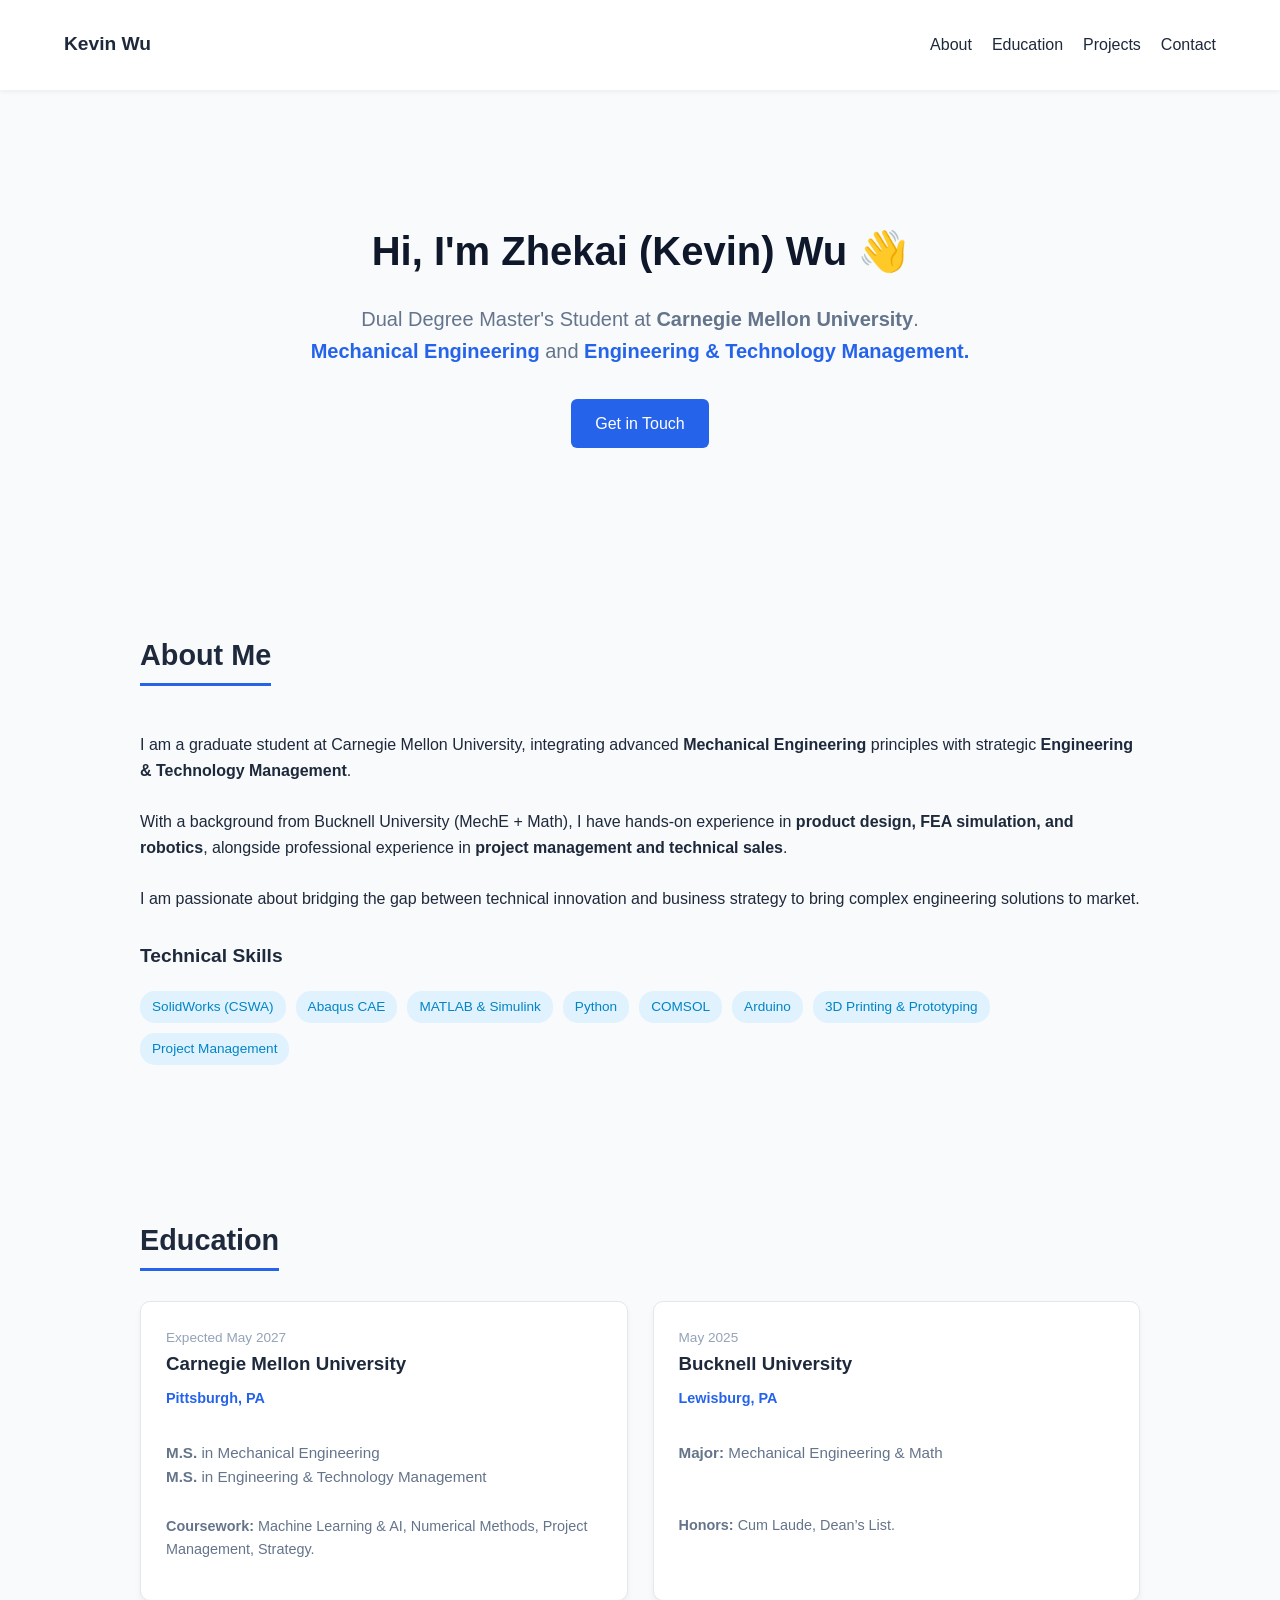
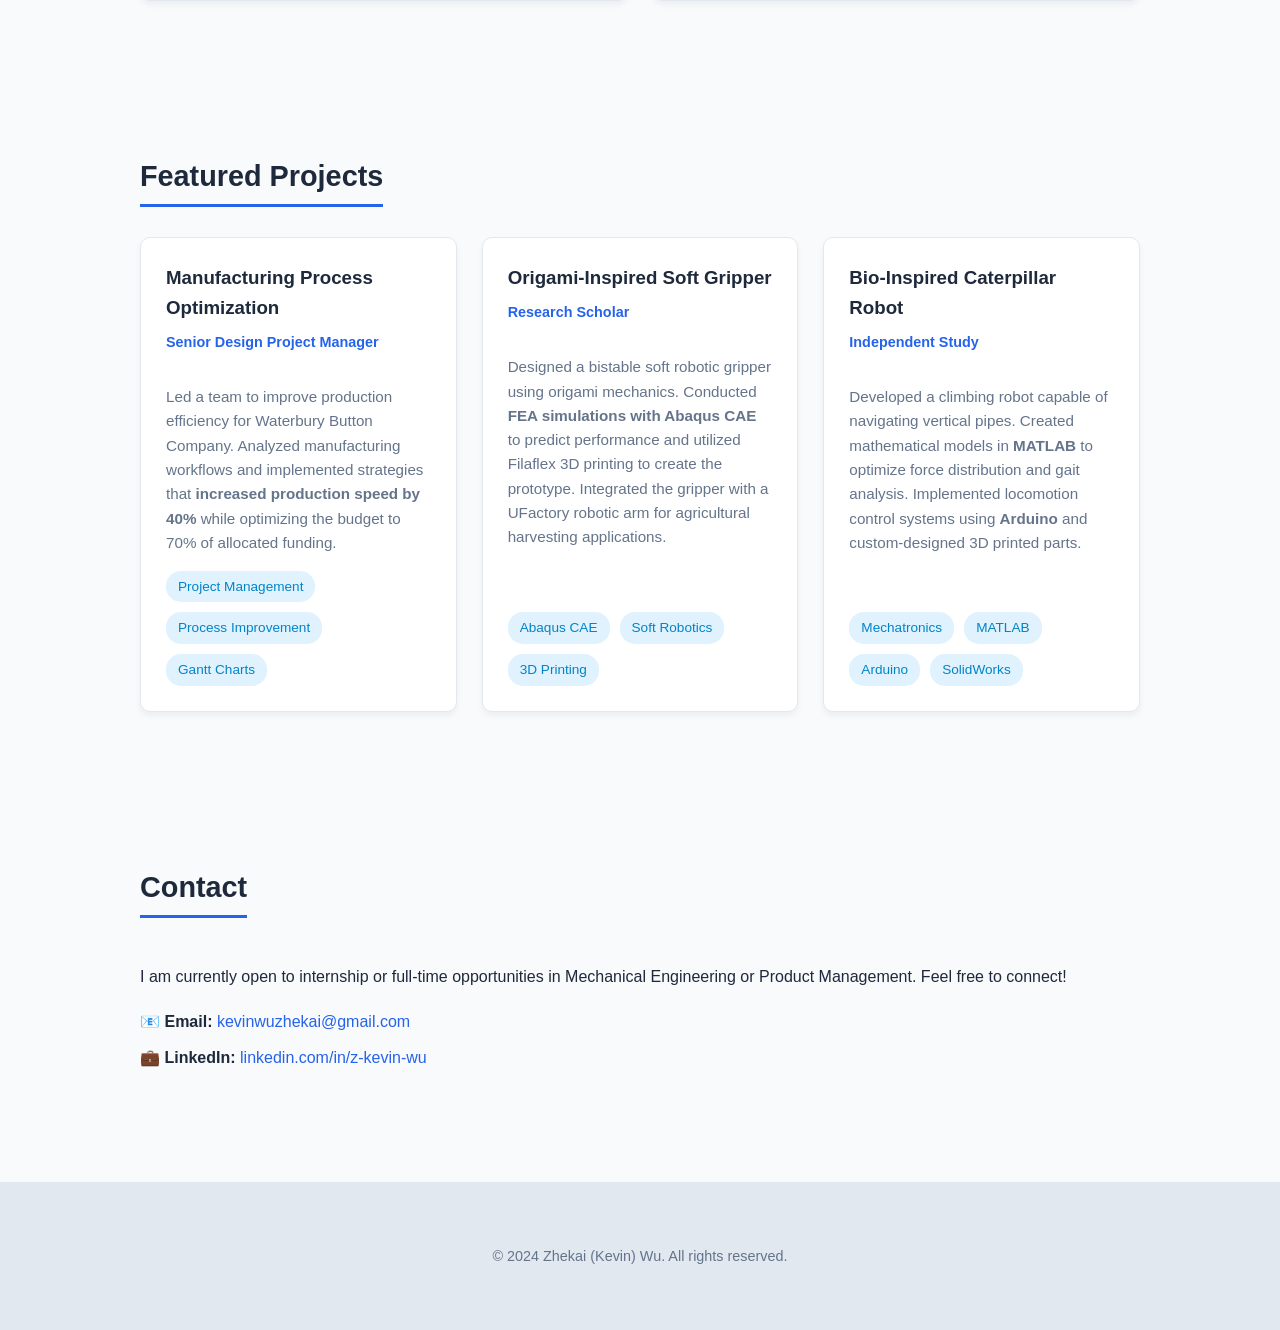
==== index.html @ aaea6ae6 "Update index.html" ====
<!DOCTYPE html>
<html lang="en">
<head>
    <meta charset="UTF-8">
    <meta name="viewport" content="width=device-width, initial-scale=1.0">
    <title>Zhekai (Kevin) Wu | Portfolio</title>
    <style>
        /* --- 1. Global Styles --- */
        :root {
            --primary-color: #2563eb; /* Professional Blue */
            --bg-color: #f8fafc;
            --text-color: #1e293b;
            --card-bg: #ffffff;
            --tag-bg: #e0f2fe;
            --tag-text: #0284c7;
        }

        html { scroll-behavior: smooth; }

        body {
            font-family: -apple-system, BlinkMacSystemFont, "Segoe UI", Roboto, "Helvetica Neue", Arial, sans-serif;
            margin: 0;
            padding: 0;
            background-color: var(--bg-color);
            color: var(--text-color);
            line-height: 1.6;
        }

        a { text-decoration: none; color: inherit; }
        ul { list-style: none; padding: 0; }

        /* --- 2. Navigation --- */
        header {
            background: var(--card-bg);
            padding: 1rem 5%;
            display: flex;
            justify-content: space-between;
            align-items: center;
            box-shadow: 0 2px 4px rgba(0,0,0,0.05);
            position: sticky;
            top: 0;
            z-index: 100;
        }

        .logo { font-weight: bold; font-size: 1.2rem; }
        
        nav ul { display: flex; gap: 20px; }
        nav a:hover { color: var(--primary-color); }
        
        @media (max-width: 600px) {
            nav ul { gap: 10px; font-size: 0.9rem; }
        }

        /* --- 3. Hero Section --- */
        .hero {
            text-align: center;
            padding: 6rem 1rem;
            max-width: 900px;
            margin: 0 auto;
        }

        .hero h1 { font-size: 2.5rem; margin-bottom: 0.5rem; color: #0f172a; }
        .hero p { font-size: 1.25rem; color: #64748b; margin-bottom: 2rem; max-width: 800px; margin-left: auto; margin-right: auto;}
        
        /* New class for highlighting text in Hero */
        .highlight {
            color: var(--primary-color);
            font-weight: 600;
        }

        .btn {
            background-color: var(--primary-color);
            color: white;
            padding: 12px 24px;
            border-radius: 6px;
            transition: background 0.3s;
            font-weight: 500;
            display: inline-block;
        }
        .btn:hover { background-color: #1d4ed8; }

        /* --- 4. Container & Layouts --- */
        .container {
            max-width: 1000px;
            margin: 0 auto;
            padding: 4rem 1rem;
        }

        h2 { 
            border-bottom: 3px solid var(--primary-color); 
            display: inline-block; 
            padding-bottom: 5px; 
            margin-bottom: 30px;
            font-size: 1.8rem;
        }

        .grid {
            display: grid;
            grid-template-columns: repeat(auto-fit, minmax(300px, 1fr));
            gap: 25px;
        }

        .card {
            background: var(--card-bg);
            padding: 25px;
            border-radius: 10px;
            box-shadow: 0 4px 6px rgba(0,0,0,0.05);
            transition: transform 0.2s, box-shadow 0.2s;
            border: 1px solid #e2e8f0;
            display: flex;
            flex-direction: column;
        }

        .card:hover { 
            transform: translateY(-5px); 
            box-shadow: 0 10px 15px rgba(0,0,0,0.1);
        }
        
        .card h3 { margin-top: 0; color: var(--text-color); margin-bottom: 0.5rem; }
        .card .subtitle { color: var(--primary-color); font-weight: 600; font-size: 0.9rem; margin-bottom: 1rem; display: block; }
        .card p { color: #64748b; font-size: 0.95rem; flex-grow: 1; }

        /* Education Date Style */
        .edu-date {
            float: right;
            font-size: 0.85rem;
            color: #94a3b8;
            font-weight: 500;
        }

        /* Skills Tags */
        .skills-list {
            display: flex;
            flex-wrap: wrap;
            gap: 10px;
            margin-top: 15px;
        }
        .skill-tag {
            background-color: var(--tag-bg);
            color: var(--tag-text);
            padding: 5px 12px;
            border-radius: 15px;
            font-size: 0.85rem;
            font-weight: 500;
        }

        /* --- 6. Footer --- */
        footer {
            text-align: center;
            padding: 3rem;
            background: #e2e8f0;
            margin-top: 2rem;
            font-size: 0.9rem;
            color: #64748b;
        }
    </style>
</head>
<body>

    <header>
        <div class="logo">Kevin Wu</div>
        <nav>
            <ul>
                <li><a href="#about">About</a></li>
                <li><a href="#education">Education</a></li>
                <li><a href="#projects">Projects</a></li>
                <li><a href="#contact">Contact</a></li>
            </ul>
        </nav>
    </header>

    <section class="hero">
        <h1>Hi, I'm Zhekai (Kevin) Wu 👋</h1>
        
        <p>
            Dual Degree Master's Student at <strong>Carnegie Mellon University</strong>. <br>
            <span class="highlight">Mechanical Engineering</span> and <span class="highlight">Engineering & Technology Management.</span>
        </p>
        
        <a href="#contact" class="btn">Get in Touch</a>
    </section>

    <section id="about" class="container">
        <h2>About Me</h2>
        <p>
            I am a graduate student at Carnegie Mellon University, integrating advanced <strong>Mechanical Engineering</strong> principles with strategic <strong>Engineering & Technology Management</strong>. 
            <br><br>
            With a background from Bucknell University (MechE + Math), I have hands-on experience in <strong>product design, FEA simulation, and robotics</strong>, alongside professional experience in <strong>project management and technical sales</strong>. 
            <br><br>
            I am passionate about bridging the gap between technical innovation and business strategy to bring complex engineering solutions to market.
        </p>
        
        <h3 style="margin-top: 30px; font-size: 1.2rem;">Technical Skills</h3>
        <div class="skills-list">
            <span class="skill-tag">SolidWorks (CSWA)</span>
            <span class="skill-tag">Abaqus CAE</span>
            <span class="skill-tag">MATLAB & Simulink</span>
            <span class="skill-tag">Python</span>
            <span class="skill-tag">COMSOL</span>
            <span class="skill-tag">Arduino</span>
            <span class="skill-tag">3D Printing & Prototyping</span>
            <span class="skill-tag">Project Management</span>
        </div>
    </section>

    <section id="education" class="container">
        <h2>Education</h2>
        <div class="grid">
            
            <div class="card">
                <span class="edu-date">Expected May 2027</span>
                <h3>Carnegie Mellon University</h3>
                <span class="subtitle">Pittsburgh, PA</span>
                <p>
                    <strong>M.S.</strong> in Mechanical Engineering<br>
                    <strong>M.S.</strong> in Engineering & Technology Management
                </p>
                <p style="font-size: 0.9rem; margin-top:10px;">
                    <strong>Coursework:</strong> Machine Learning & AI, Numerical Methods, Project Management, Strategy.
                </p>
            </div>

            <div class="card">
                <span class="edu-date">May 2025</span>
                <h3>Bucknell University</h3>
                <span class="subtitle">Lewisburg, PA</span>
                <p>
                    <strong>Major:</strong> Mechanical Engineering & Math
                </p>
                <p style="font-size: 0.9rem; margin-top:10px;">
                    <strong>Honors:</strong> Cum Laude, Dean’s List.
                </p>
            </div>

        </div>
    </section>

    <section id="projects" class="container">
        <h2>Featured Projects</h2>
        <div class="grid">
            
            <div class="card">
                <h3>Manufacturing Process Optimization</h3>
                <span class="subtitle">Senior Design Project Manager</span>
                <p>
                    Led a team to improve production efficiency for Waterbury Button Company. Analyzed manufacturing workflows and implemented strategies that <strong>increased production speed by 40%</strong> while optimizing the budget to 70% of allocated funding.
                </p>
                <div class="skills-list" style="margin-top: auto;">
                    <span class="skill-tag">Project Management</span>
                    <span class="skill-tag">Process Improvement</span>
                    <span class="skill-tag">Gantt Charts</span>
                </div>
            </div>
            
            <div class="card">
                <h3>Origami-Inspired Soft Gripper</h3>
                <span class="subtitle">Research Scholar</span>
                <p>
                    Designed a bistable soft robotic gripper using origami mechanics. Conducted <strong>FEA simulations with Abaqus CAE</strong> to predict performance and utilized Filaflex 3D printing to create the prototype. Integrated the gripper with a UFactory robotic arm for agricultural harvesting applications.
                </p>
                <div class="skills-list" style="margin-top: auto;">
                    <span class="skill-tag">Abaqus CAE</span>
                    <span class="skill-tag">Soft Robotics</span>
                    <span class="skill-tag">3D Printing</span>
                </div>
            </div>

            <div class="card">
                <h3>Bio-Inspired Caterpillar Robot</h3>
                <span class="subtitle">Independent Study</span>
                <p>
                    Developed a climbing robot capable of navigating vertical pipes. Created mathematical models in <strong>MATLAB</strong> to optimize force distribution and gait analysis. Implemented locomotion control systems using <strong>Arduino</strong> and custom-designed 3D printed parts.
                </p>
                <div class="skills-list" style="margin-top: auto;">
                    <span class="skill-tag">Mechatronics</span>
                    <span class="skill-tag">MATLAB</span>
                    <span class="skill-tag">Arduino</span>
                    <span class="skill-tag">SolidWorks</span>
                </div>
            </div>

        </div>
    </section>

    <section id="contact" class="container">
        <h2>Contact</h2>
        <p>I am currently open to internship or full-time opportunities in Mechanical Engineering or Product Management. Feel free to connect!</p>
        <ul style="margin-top: 20px;">
            <li style="margin-bottom: 10px;">
                📧 <strong>Email:</strong> <a href="mailto:kevinwuzhekai@gmail.com" style="color:var(--primary-color);">kevinwuzhekai@gmail.com</a>
            </li>
            <li style="margin-bottom: 10px;">
                💼 <strong>LinkedIn:</strong> <a href="https://www.linkedin.com/in/z-kevin-wu-57a373220" target="_blank" style="color:var(--primary-color);">linkedin.com/in/z-kevin-wu</a>
            </li>
        </ul>
    </section>

    <footer>
        <p>&copy; 2024 Zhekai (Kevin) Wu. All rights reserved.</p>
    </footer>

</body>
</html>
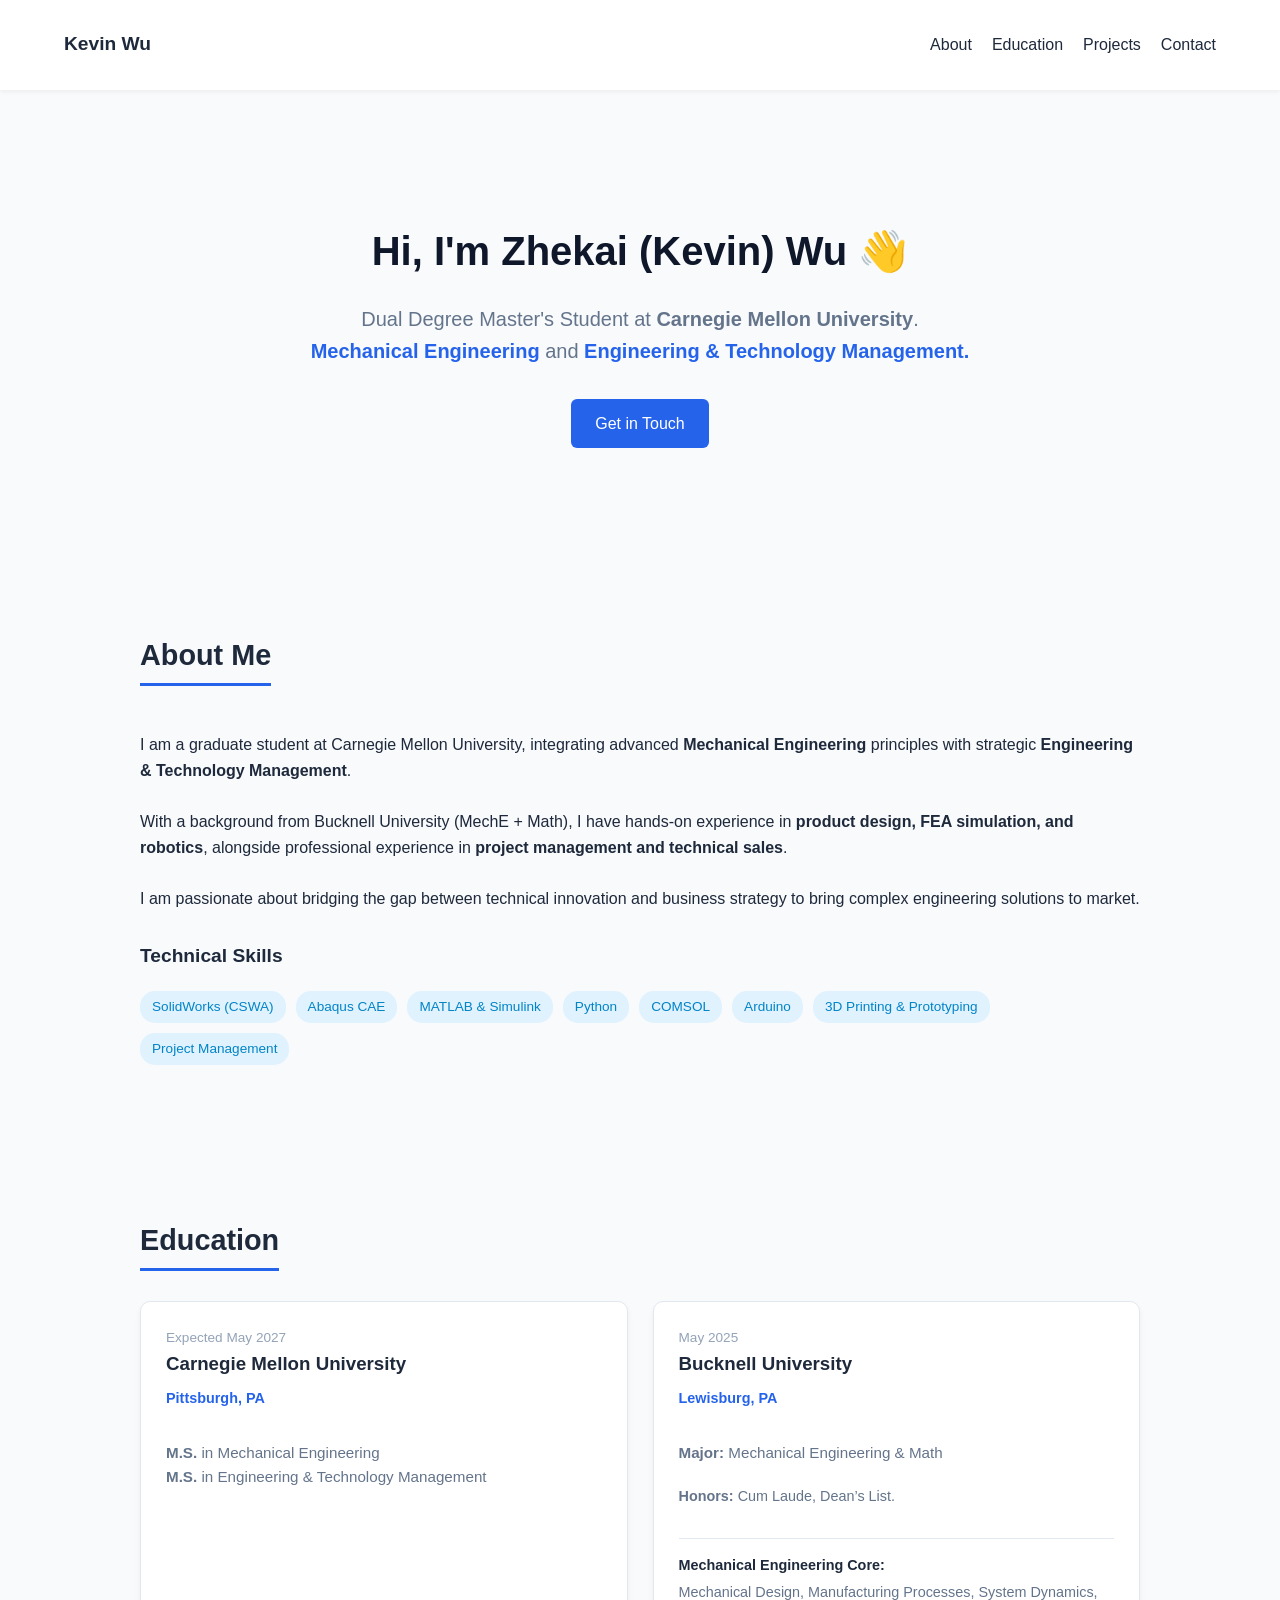
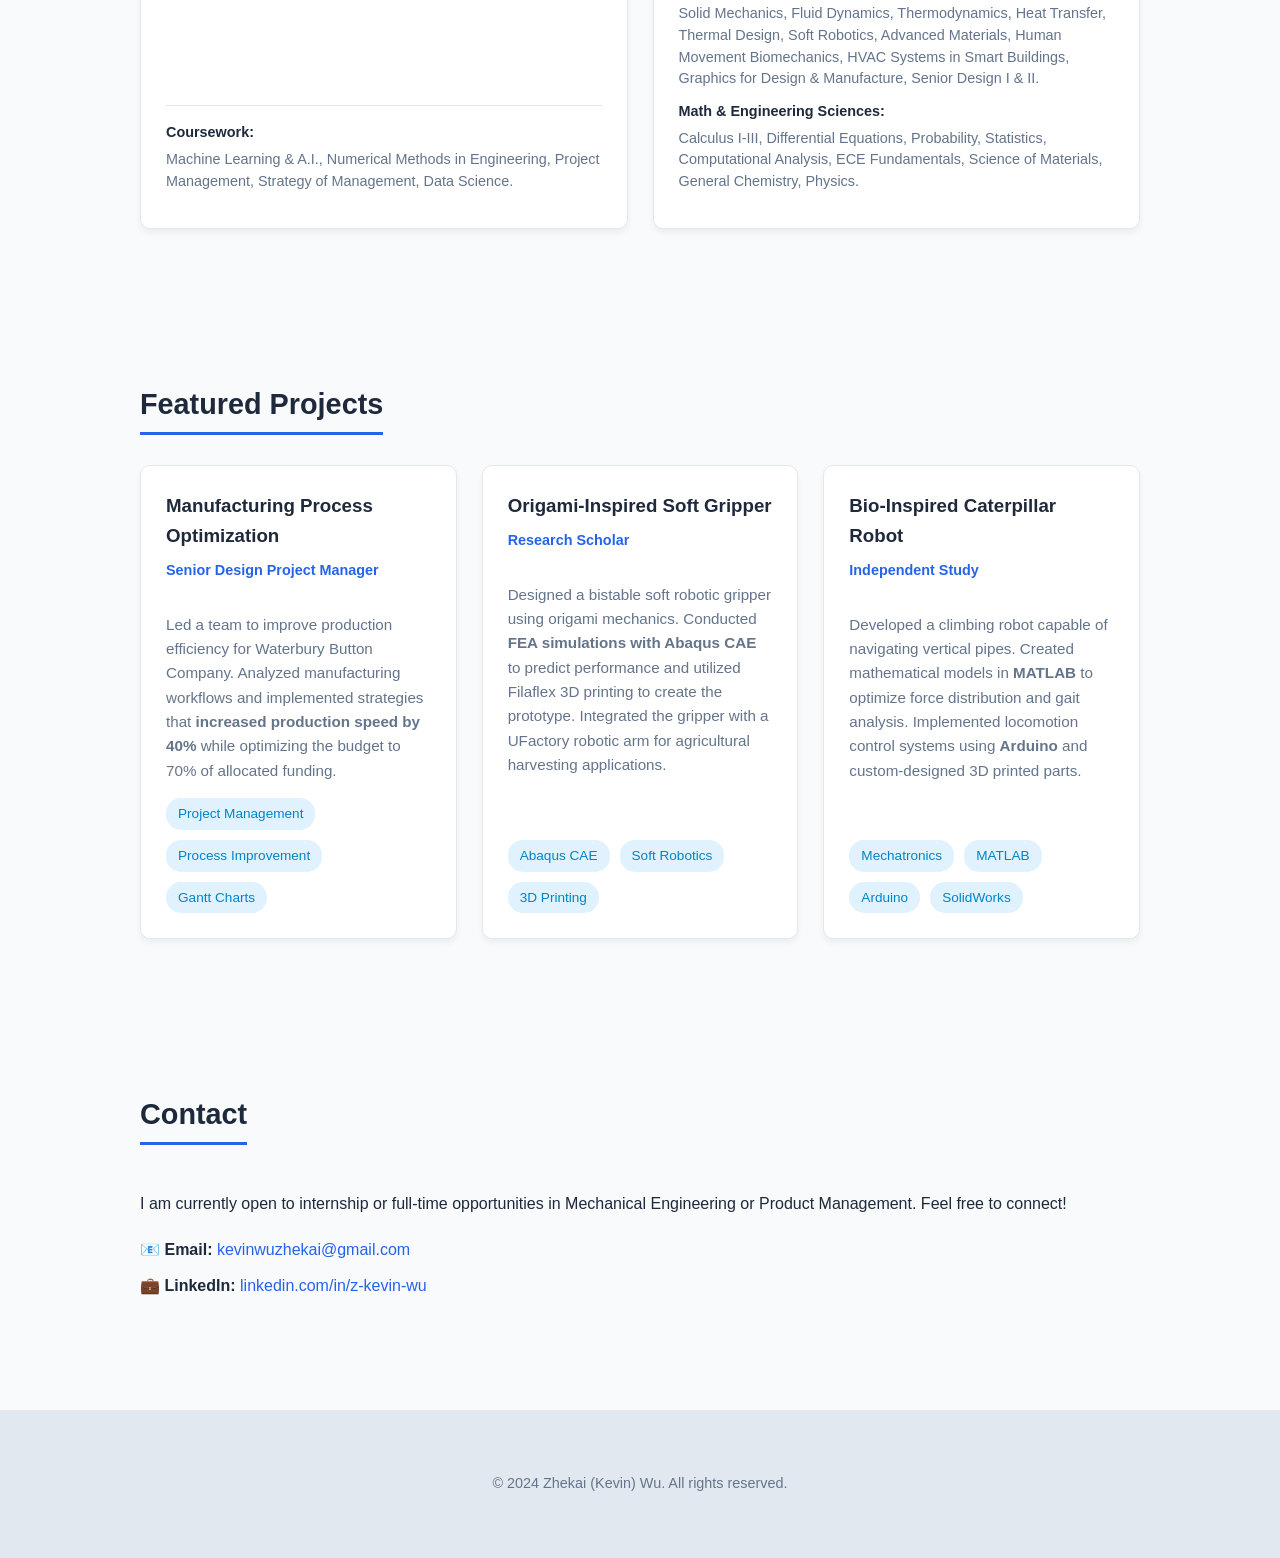
==== commit ac385873: "Update index.html" ====
--- a/index.html
+++ b/index.html
@@ -62,7 +62,6 @@
         .hero h1 { font-size: 2.5rem; margin-bottom: 0.5rem; color: #0f172a; }
         .hero p { font-size: 1.25rem; color: #64748b; margin-bottom: 2rem; max-width: 800px; margin-left: auto; margin-right: auto;}
         
-        /* New class for highlighting text in Hero */
         .highlight {
             color: var(--primary-color);
             font-weight: 600;
@@ -120,12 +119,30 @@
         .card .subtitle { color: var(--primary-color); font-weight: 600; font-size: 0.9rem; margin-bottom: 1rem; display: block; }
         .card p { color: #64748b; font-size: 0.95rem; flex-grow: 1; }
 
-        /* Education Date Style */
         .edu-date {
             float: right;
             font-size: 0.85rem;
             color: #94a3b8;
             font-weight: 500;
+        }
+
+        /* Coursework List Styling */
+        .course-list {
+            margin-top: 15px;
+            padding-top: 15px;
+            border-top: 1px solid #e2e8f0;
+            font-size: 0.9rem;
+        }
+        .course-category {
+            font-weight: 600;
+            color: var(--text-color);
+            margin-bottom: 5px;
+            display: block;
+        }
+        .course-items {
+            color: #64748b;
+            margin-bottom: 10px;
+            line-height: 1.5;
         }
 
         /* Skills Tags */
@@ -215,9 +232,12 @@
                     <strong>M.S.</strong> in Mechanical Engineering<br>
                     <strong>M.S.</strong> in Engineering & Technology Management
                 </p>
-                <p style="font-size: 0.9rem; margin-top:10px;">
-                    <strong>Coursework:</strong> Machine Learning & AI, Numerical Methods, Project Management, Strategy.
-                </p>
+                <div class="course-list">
+                    <span class="course-category">Coursework:</span>
+                    <div class="course-items">
+                        Machine Learning & A.I., Numerical Methods in Engineering, Project Management, Strategy of Management, Data Science.
+                    </div>
+                </div>
             </div>
 
             <div class="card">
@@ -227,9 +247,21 @@
                 <p>
                     <strong>Major:</strong> Mechanical Engineering & Math
                 </p>
-                <p style="font-size: 0.9rem; margin-top:10px;">
+                <p style="font-size: 0.9rem; margin-top:5px;">
                     <strong>Honors:</strong> Cum Laude, Dean’s List.
                 </p>
+
+                <div class="course-list">
+                    <span class="course-category">Mechanical Engineering Core:</span>
+                    <div class="course-items">
+                        Mechanical Design, Manufacturing Processes, System Dynamics, Solid Mechanics, Fluid Dynamics, Thermodynamics, Heat Transfer, Thermal Design, Soft Robotics, Advanced Materials, Human Movement Biomechanics, HVAC Systems in Smart Buildings, Graphics for Design & Manufacture, Senior Design I & II.
+                    </div>
+                    
+                    <span class="course-category">Math & Engineering Sciences:</span>
+                    <div class="course-items">
+                        Calculus I-III, Differential Equations, Probability, Statistics, Computational Analysis, ECE Fundamentals, Science of Materials, General Chemistry, Physics.
+                    </div>
+                </div>
             </div>
 
         </div>
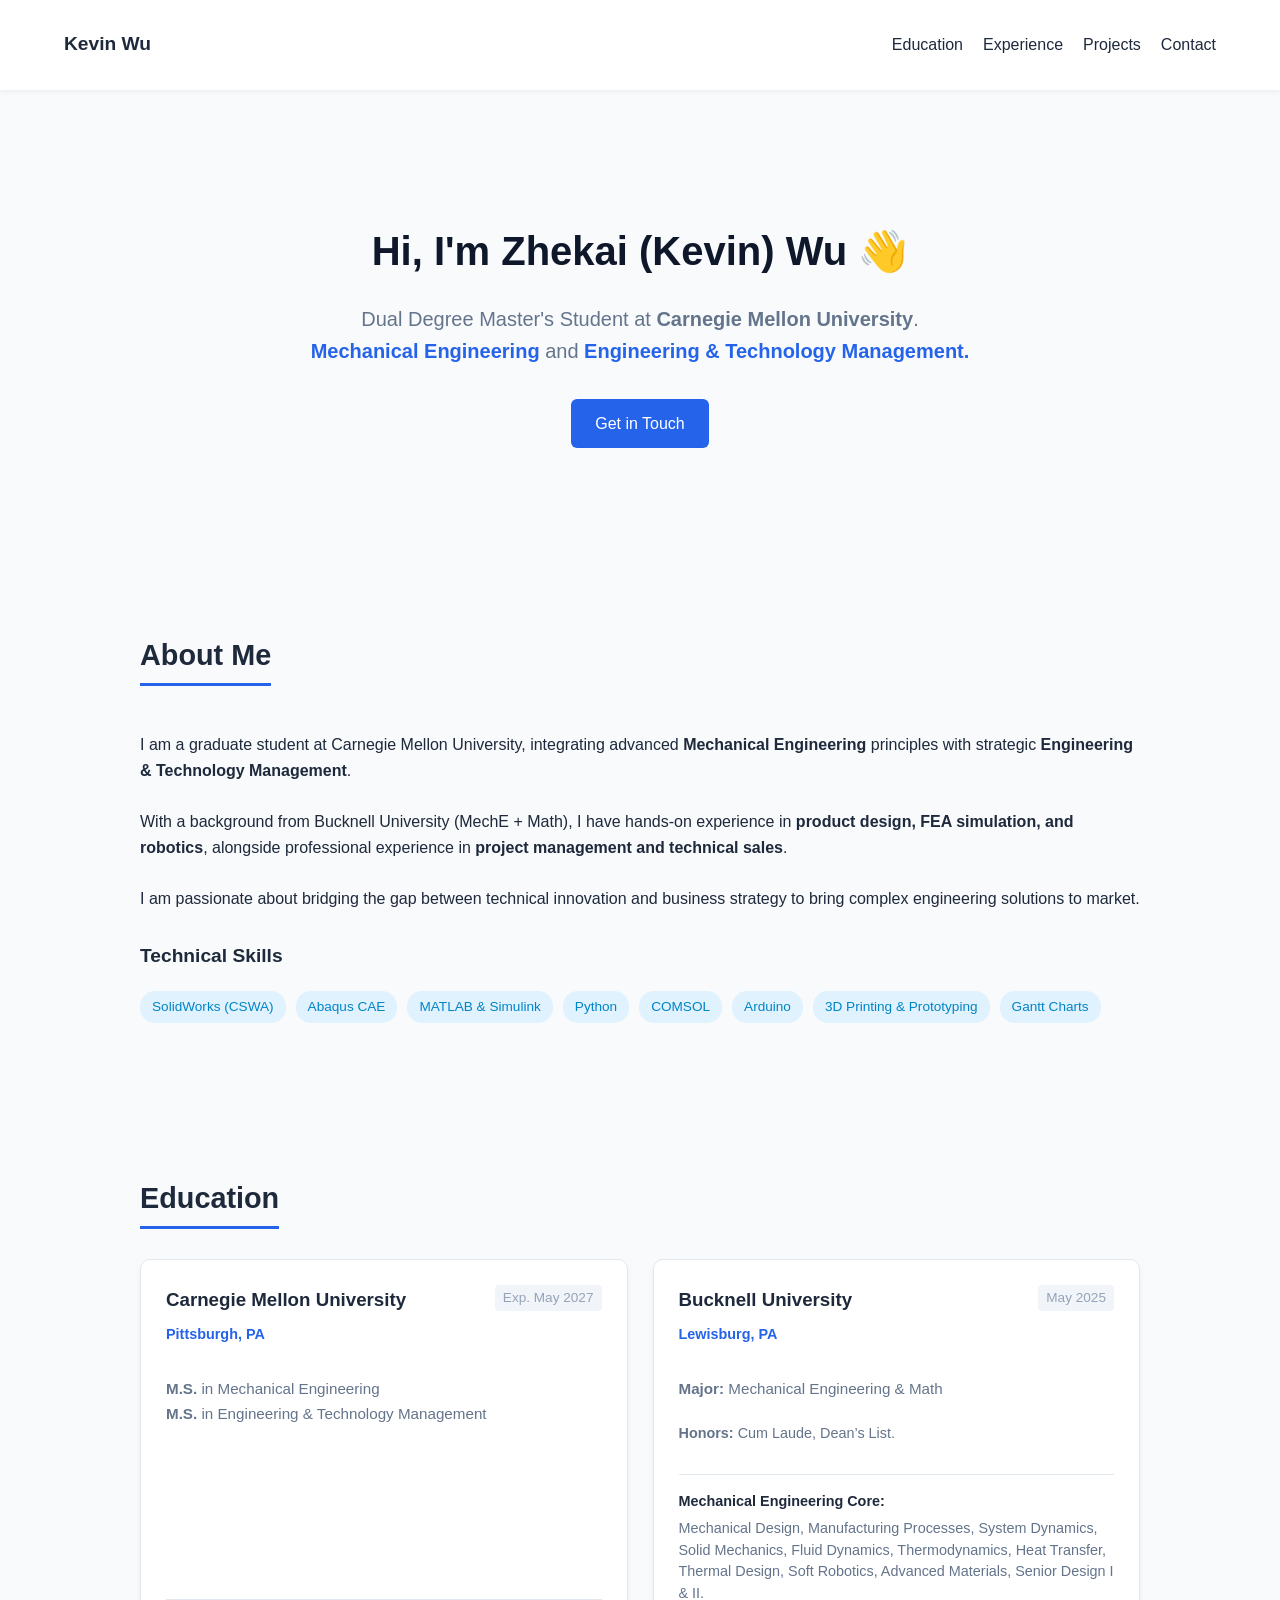
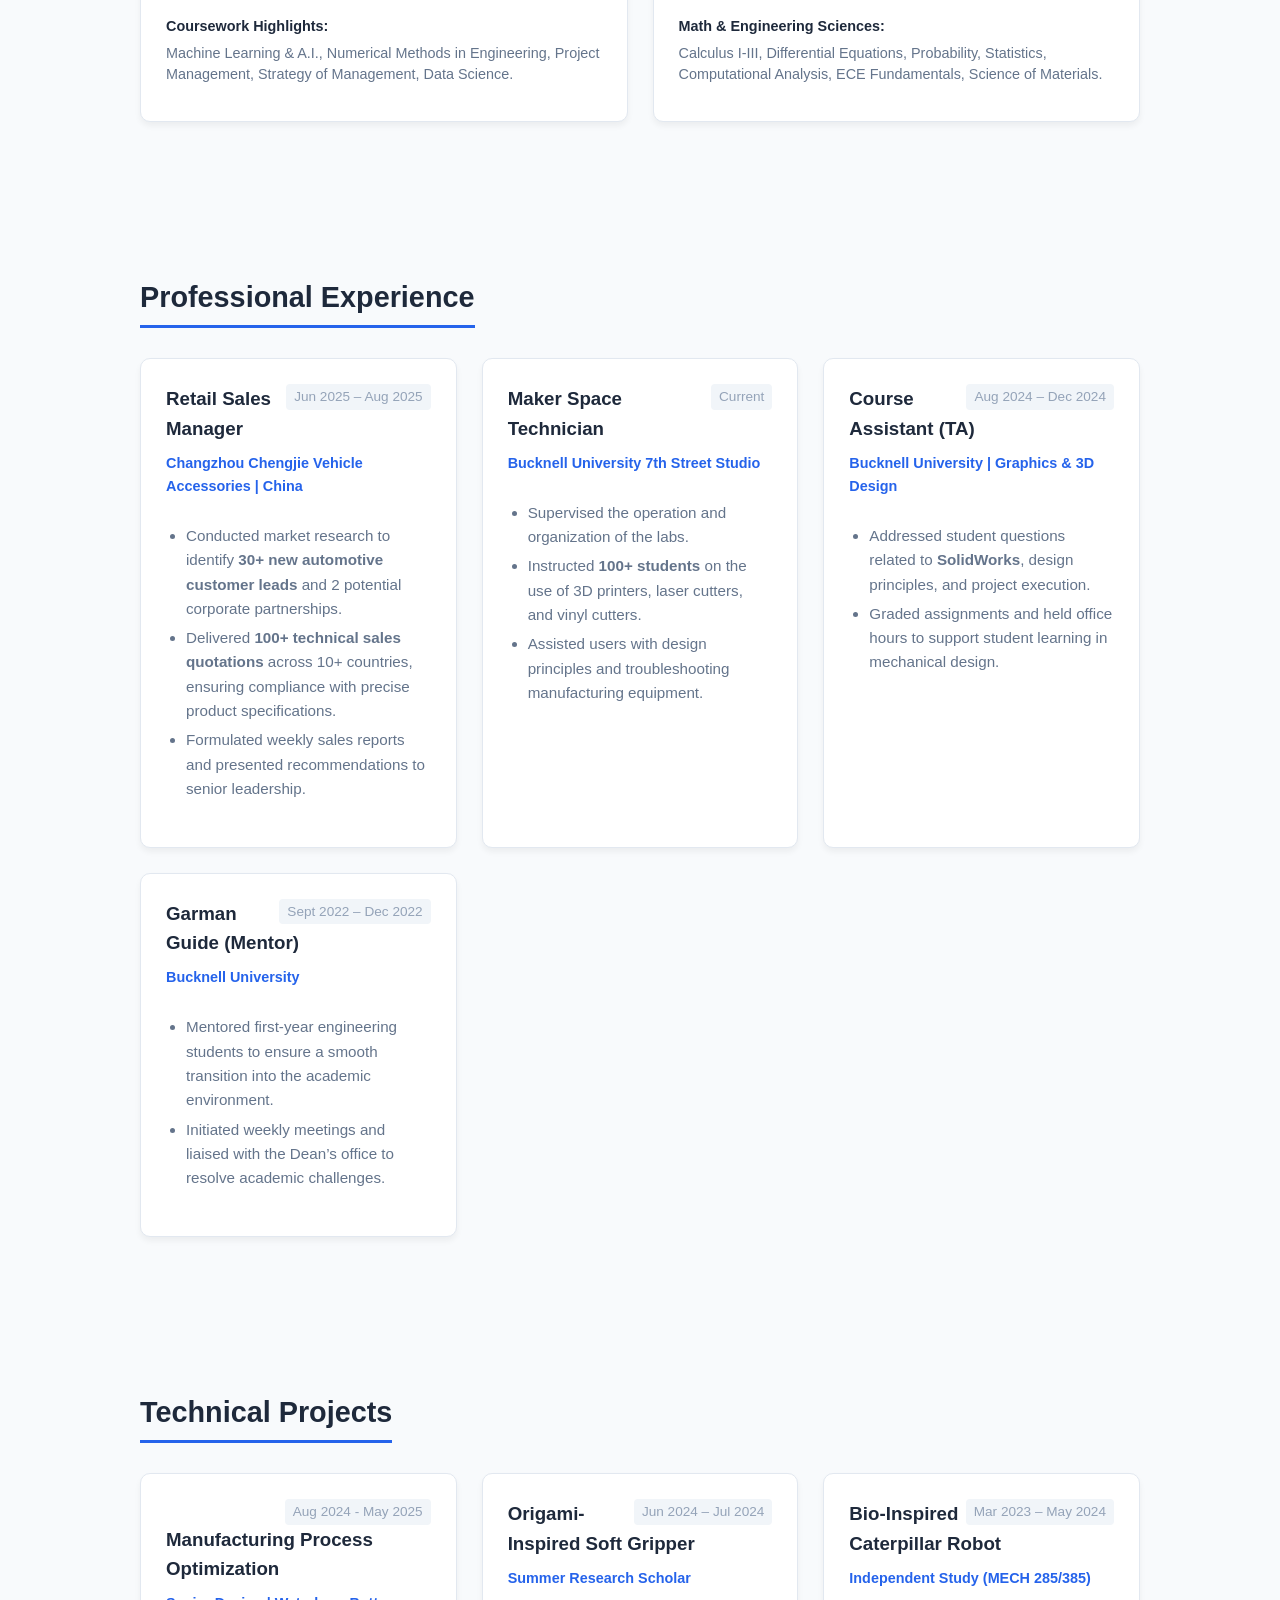
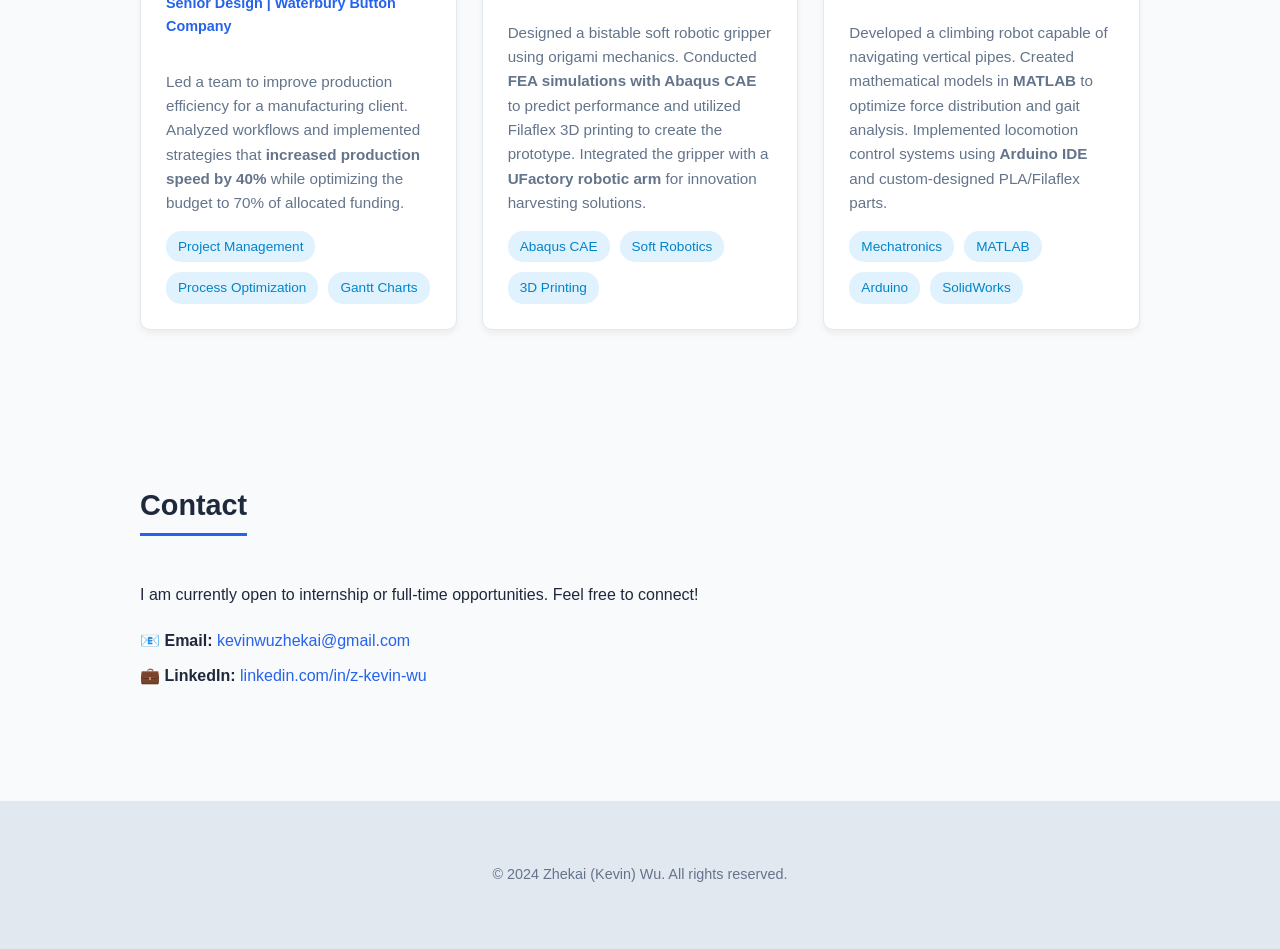
==== commit 936530b2: "Update index.html" ====
--- a/index.html
+++ b/index.html
@@ -118,12 +118,25 @@
         .card h3 { margin-top: 0; color: var(--text-color); margin-bottom: 0.5rem; }
         .card .subtitle { color: var(--primary-color); font-weight: 600; font-size: 0.9rem; margin-bottom: 1rem; display: block; }
         .card p { color: #64748b; font-size: 0.95rem; flex-grow: 1; }
-
-        .edu-date {
+        
+        /* List in cards (for experience bullets) */
+        .card ul {
+            list-style: disc;
+            padding-left: 20px;
+            margin-top: 10px;
+            color: #64748b;
+            font-size: 0.95rem;
+        }
+        .card ul li { margin-bottom: 5px; }
+
+        .date-badge {
             float: right;
             font-size: 0.85rem;
             color: #94a3b8;
             font-weight: 500;
+            background: #f1f5f9;
+            padding: 2px 8px;
+            border-radius: 4px;
         }
 
         /* Coursework List Styling */
@@ -178,8 +191,8 @@
         <div class="logo">Kevin Wu</div>
         <nav>
             <ul>
-                <li><a href="#about">About</a></li>
                 <li><a href="#education">Education</a></li>
+                <li><a href="#experience">Experience</a></li>
                 <li><a href="#projects">Projects</a></li>
                 <li><a href="#contact">Contact</a></li>
             </ul>
@@ -216,7 +229,7 @@
             <span class="skill-tag">COMSOL</span>
             <span class="skill-tag">Arduino</span>
             <span class="skill-tag">3D Printing & Prototyping</span>
-            <span class="skill-tag">Project Management</span>
+            <span class="skill-tag">Gantt Charts</span>
         </div>
     </section>
 
@@ -225,15 +238,17 @@
         <div class="grid">
             
             <div class="card">
-                <span class="edu-date">Expected May 2027</span>
-                <h3>Carnegie Mellon University</h3>
+                <div>
+                    <span class="date-badge">Exp. May 2027</span>
+                    <h3>Carnegie Mellon University</h3>
+                </div>
                 <span class="subtitle">Pittsburgh, PA</span>
                 <p>
                     <strong>M.S.</strong> in Mechanical Engineering<br>
                     <strong>M.S.</strong> in Engineering & Technology Management
                 </p>
                 <div class="course-list">
-                    <span class="course-category">Coursework:</span>
+                    <span class="course-category">Coursework Highlights:</span>
                     <div class="course-items">
                         Machine Learning & A.I., Numerical Methods in Engineering, Project Management, Strategy of Management, Data Science.
                     </div>
@@ -241,8 +256,10 @@
             </div>
 
             <div class="card">
-                <span class="edu-date">May 2025</span>
-                <h3>Bucknell University</h3>
+                <div>
+                    <span class="date-badge">May 2025</span>
+                    <h3>Bucknell University</h3>
+                </div>
                 <span class="subtitle">Lewisburg, PA</span>
                 <p>
                     <strong>Major:</strong> Mechanical Engineering & Math
@@ -254,12 +271,12 @@
                 <div class="course-list">
                     <span class="course-category">Mechanical Engineering Core:</span>
                     <div class="course-items">
-                        Mechanical Design, Manufacturing Processes, System Dynamics, Solid Mechanics, Fluid Dynamics, Thermodynamics, Heat Transfer, Thermal Design, Soft Robotics, Advanced Materials, Human Movement Biomechanics, HVAC Systems in Smart Buildings, Graphics for Design & Manufacture, Senior Design I & II.
+                        Mechanical Design, Manufacturing Processes, System Dynamics, Solid Mechanics, Fluid Dynamics, Thermodynamics, Heat Transfer, Thermal Design, Soft Robotics, Advanced Materials, Senior Design I & II.
                     </div>
                     
                     <span class="course-category">Math & Engineering Sciences:</span>
                     <div class="course-items">
-                        Calculus I-III, Differential Equations, Probability, Statistics, Computational Analysis, ECE Fundamentals, Science of Materials, General Chemistry, Physics.
+                        Calculus I-III, Differential Equations, Probability, Statistics, Computational Analysis, ECE Fundamentals, Science of Materials.
                     </div>
                 </div>
             </div>
@@ -267,28 +284,91 @@
         </div>
     </section>
 
-    <section id="projects" class="container">
-        <h2>Featured Projects</h2>
+    <section id="experience" class="container">
+        <h2>Professional Experience</h2>
         <div class="grid">
             
             <div class="card">
-                <h3>Manufacturing Process Optimization</h3>
-                <span class="subtitle">Senior Design Project Manager</span>
+                <div>
+                    <span class="date-badge">Jun 2025 – Aug 2025</span>
+                    <h3>Retail Sales Manager</h3>
+                </div>
+                <span class="subtitle">Changzhou Chengjie Vehicle Accessories | China</span>
+                <ul>
+                    <li>Conducted market research to identify <strong>30+ new automotive customer leads</strong> and 2 potential corporate partnerships.</li>
+                    <li>Delivered <strong>100+ technical sales quotations</strong> across 10+ countries, ensuring compliance with precise product specifications.</li>
+                    <li>Formulated weekly sales reports and presented recommendations to senior leadership.</li>
+                </ul>
+            </div>
+
+            <div class="card">
+                <div>
+                    <span class="date-badge">Current</span>
+                    <h3>Maker Space Technician</h3>
+                </div>
+                <span class="subtitle">Bucknell University 7th Street Studio</span>
+                <ul>
+                    <li>Supervised the operation and organization of the labs.</li>
+                    <li>Instructed <strong>100+ students</strong> on the use of 3D printers, laser cutters, and vinyl cutters.</li>
+                    <li>Assisted users with design principles and troubleshooting manufacturing equipment.</li>
+                </ul>
+            </div>
+
+            <div class="card">
+                <div>
+                    <span class="date-badge">Aug 2024 – Dec 2024</span>
+                    <h3>Course Assistant (TA)</h3>
+                </div>
+                <span class="subtitle">Bucknell University | Graphics & 3D Design</span>
+                <ul>
+                    <li>Addressed student questions related to <strong>SolidWorks</strong>, design principles, and project execution.</li>
+                    <li>Graded assignments and held office hours to support student learning in mechanical design.</li>
+                </ul>
+            </div>
+
+            <div class="card">
+                <div>
+                    <span class="date-badge">Sept 2022 – Dec 2022</span>
+                    <h3>Garman Guide (Mentor)</h3>
+                </div>
+                <span class="subtitle">Bucknell University</span>
+                <ul>
+                    <li>Mentored first-year engineering students to ensure a smooth transition into the academic environment.</li>
+                    <li>Initiated weekly meetings and liaised with the Dean’s office to resolve academic challenges.</li>
+                </ul>
+            </div>
+
+        </div>
+    </section>
+
+    <section id="projects" class="container">
+        <h2>Technical Projects</h2>
+        <div class="grid">
+            
+            <div class="card">
+                <div>
+                    <span class="date-badge">Aug 2024 - May 2025</span>
+                    <h3>Manufacturing Process Optimization</h3>
+                </div>
+                <span class="subtitle">Senior Design | Waterbury Button Company</span>
                 <p>
-                    Led a team to improve production efficiency for Waterbury Button Company. Analyzed manufacturing workflows and implemented strategies that <strong>increased production speed by 40%</strong> while optimizing the budget to 70% of allocated funding.
+                    Led a team to improve production efficiency for a manufacturing client. Analyzed workflows and implemented strategies that <strong>increased production speed by 40%</strong> while optimizing the budget to 70% of allocated funding.
                 </p>
                 <div class="skills-list" style="margin-top: auto;">
                     <span class="skill-tag">Project Management</span>
-                    <span class="skill-tag">Process Improvement</span>
+                    <span class="skill-tag">Process Optimization</span>
                     <span class="skill-tag">Gantt Charts</span>
                 </div>
             </div>
             
             <div class="card">
-                <h3>Origami-Inspired Soft Gripper</h3>
-                <span class="subtitle">Research Scholar</span>
+                <div>
+                    <span class="date-badge">Jun 2024 – Jul 2024</span>
+                    <h3>Origami-Inspired Soft Gripper</h3>
+                </div>
+                <span class="subtitle">Summer Research Scholar</span>
                 <p>
-                    Designed a bistable soft robotic gripper using origami mechanics. Conducted <strong>FEA simulations with Abaqus CAE</strong> to predict performance and utilized Filaflex 3D printing to create the prototype. Integrated the gripper with a UFactory robotic arm for agricultural harvesting applications.
+                    Designed a bistable soft robotic gripper using origami mechanics. Conducted <strong>FEA simulations with Abaqus CAE</strong> to predict performance and utilized Filaflex 3D printing to create the prototype. Integrated the gripper with a <strong>UFactory robotic arm</strong> for innovation harvesting solutions.
                 </p>
                 <div class="skills-list" style="margin-top: auto;">
                     <span class="skill-tag">Abaqus CAE</span>
@@ -298,10 +378,13 @@
             </div>
 
             <div class="card">
-                <h3>Bio-Inspired Caterpillar Robot</h3>
-                <span class="subtitle">Independent Study</span>
+                <div>
+                    <span class="date-badge">Mar 2023 – May 2024</span>
+                    <h3>Bio-Inspired Caterpillar Robot</h3>
+                </div>
+                <span class="subtitle">Independent Study (MECH 285/385)</span>
                 <p>
-                    Developed a climbing robot capable of navigating vertical pipes. Created mathematical models in <strong>MATLAB</strong> to optimize force distribution and gait analysis. Implemented locomotion control systems using <strong>Arduino</strong> and custom-designed 3D printed parts.
+                    Developed a climbing robot capable of navigating vertical pipes. Created mathematical models in <strong>MATLAB</strong> to optimize force distribution and gait analysis. Implemented locomotion control systems using <strong>Arduino IDE</strong> and custom-designed PLA/Filaflex parts.
                 </p>
                 <div class="skills-list" style="margin-top: auto;">
                     <span class="skill-tag">Mechatronics</span>
@@ -316,7 +399,7 @@
 
     <section id="contact" class="container">
         <h2>Contact</h2>
-        <p>I am currently open to internship or full-time opportunities in Mechanical Engineering or Product Management. Feel free to connect!</p>
+        <p>I am currently open to internship or full-time opportunities. Feel free to connect!</p>
         <ul style="margin-top: 20px;">
             <li style="margin-bottom: 10px;">
                 📧 <strong>Email:</strong> <a href="mailto:kevinwuzhekai@gmail.com" style="color:var(--primary-color);">kevinwuzhekai@gmail.com</a>
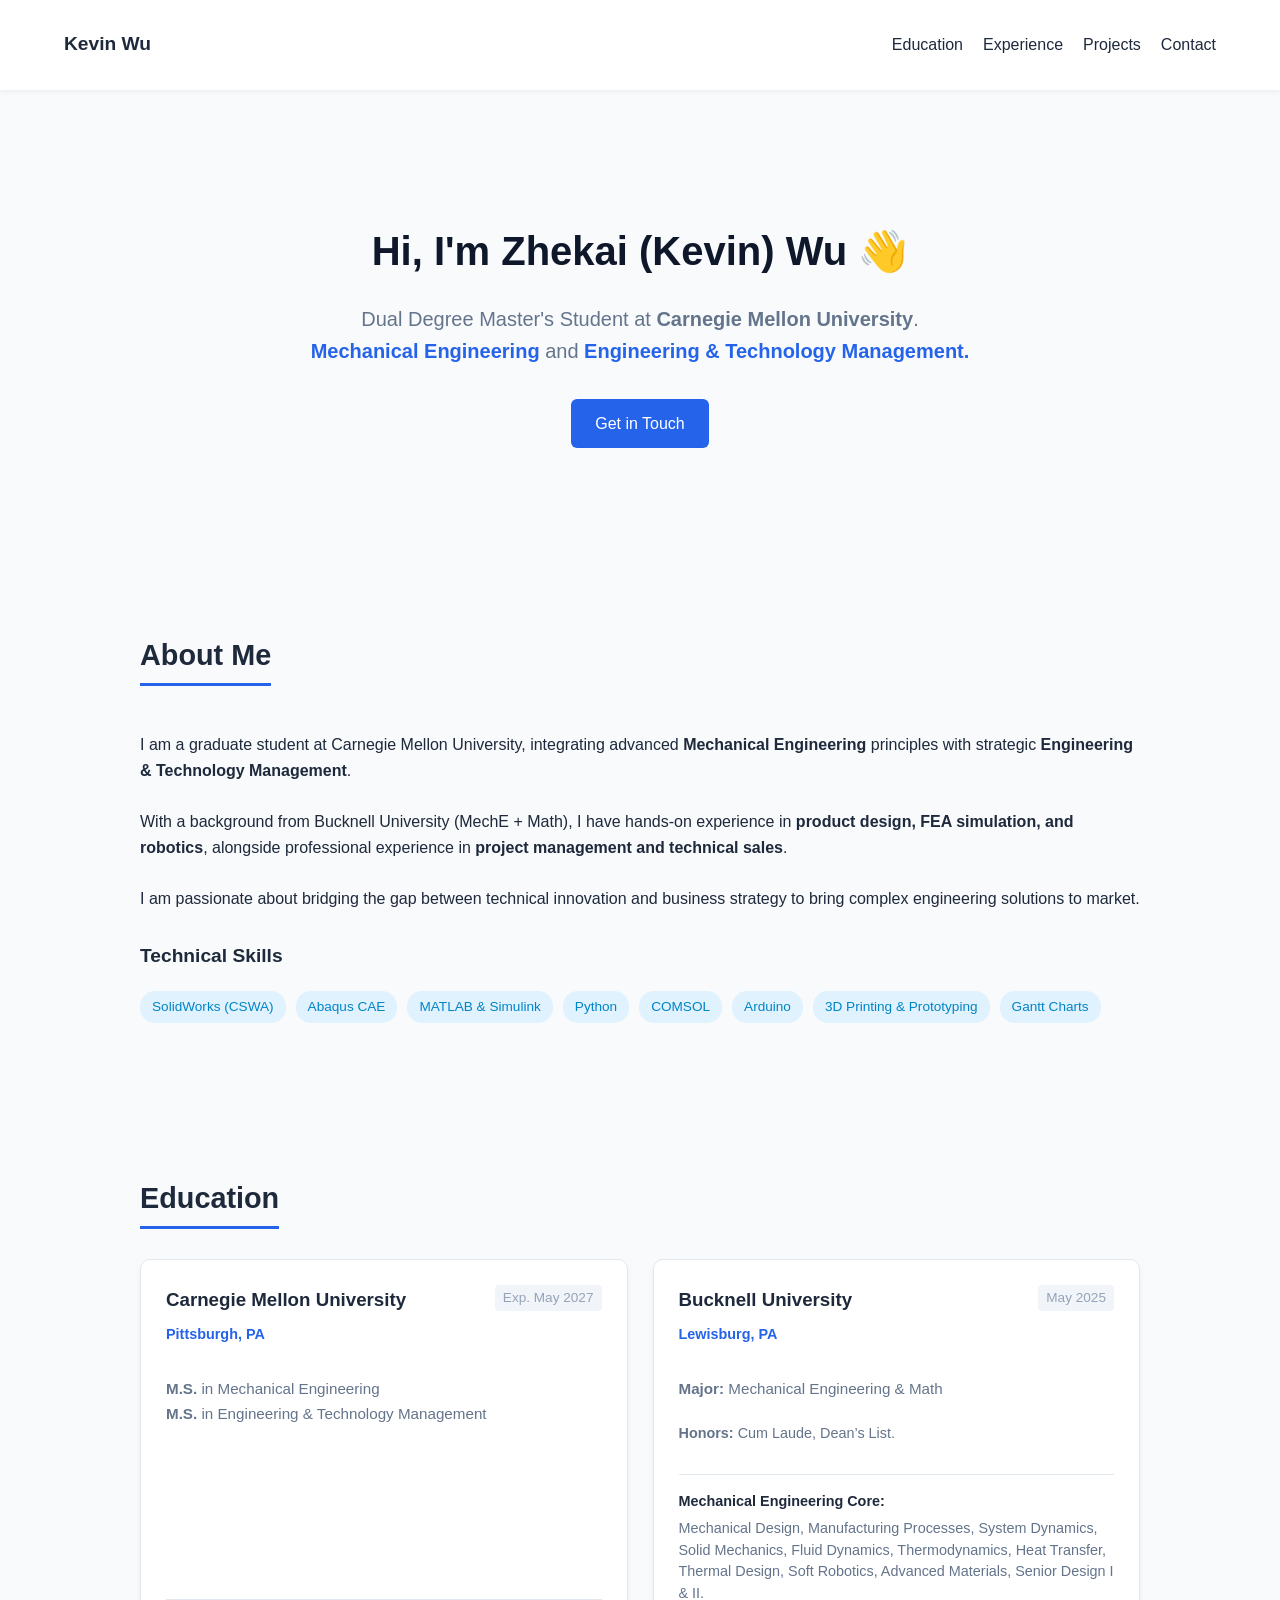
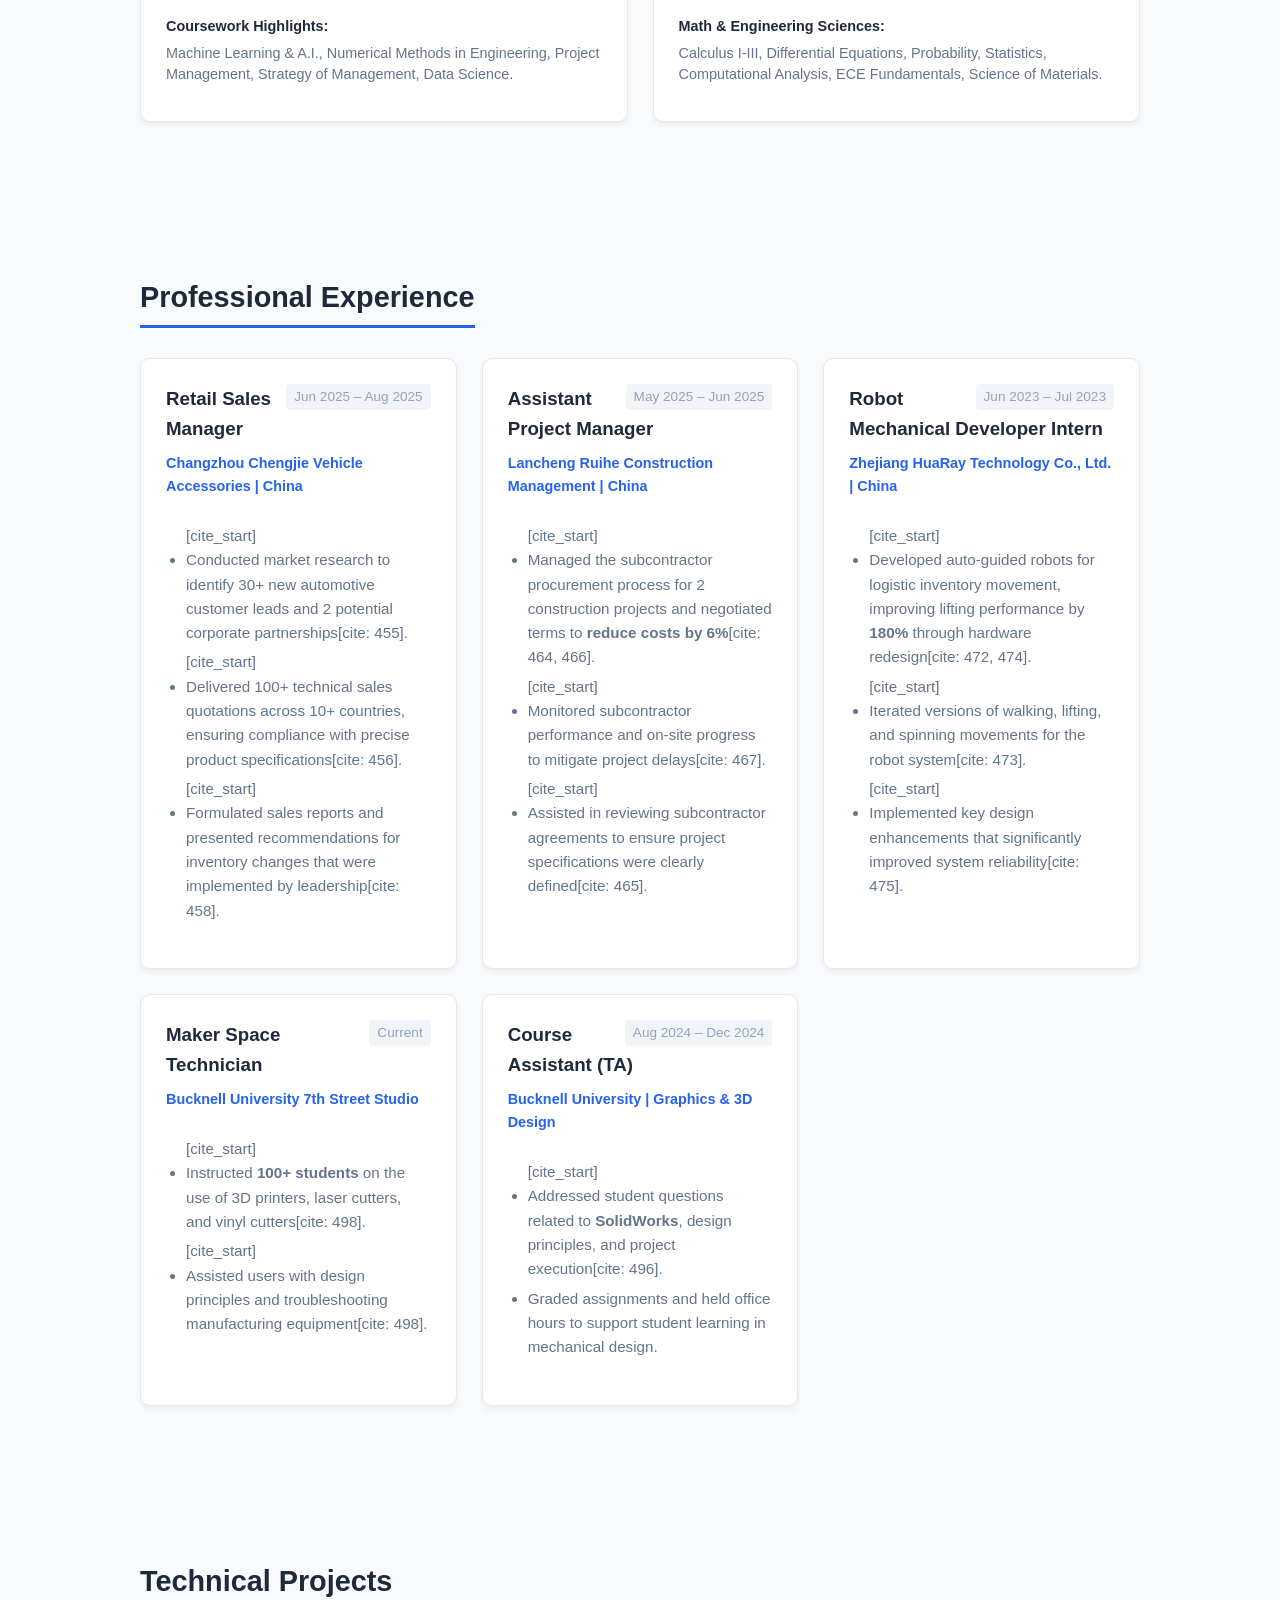
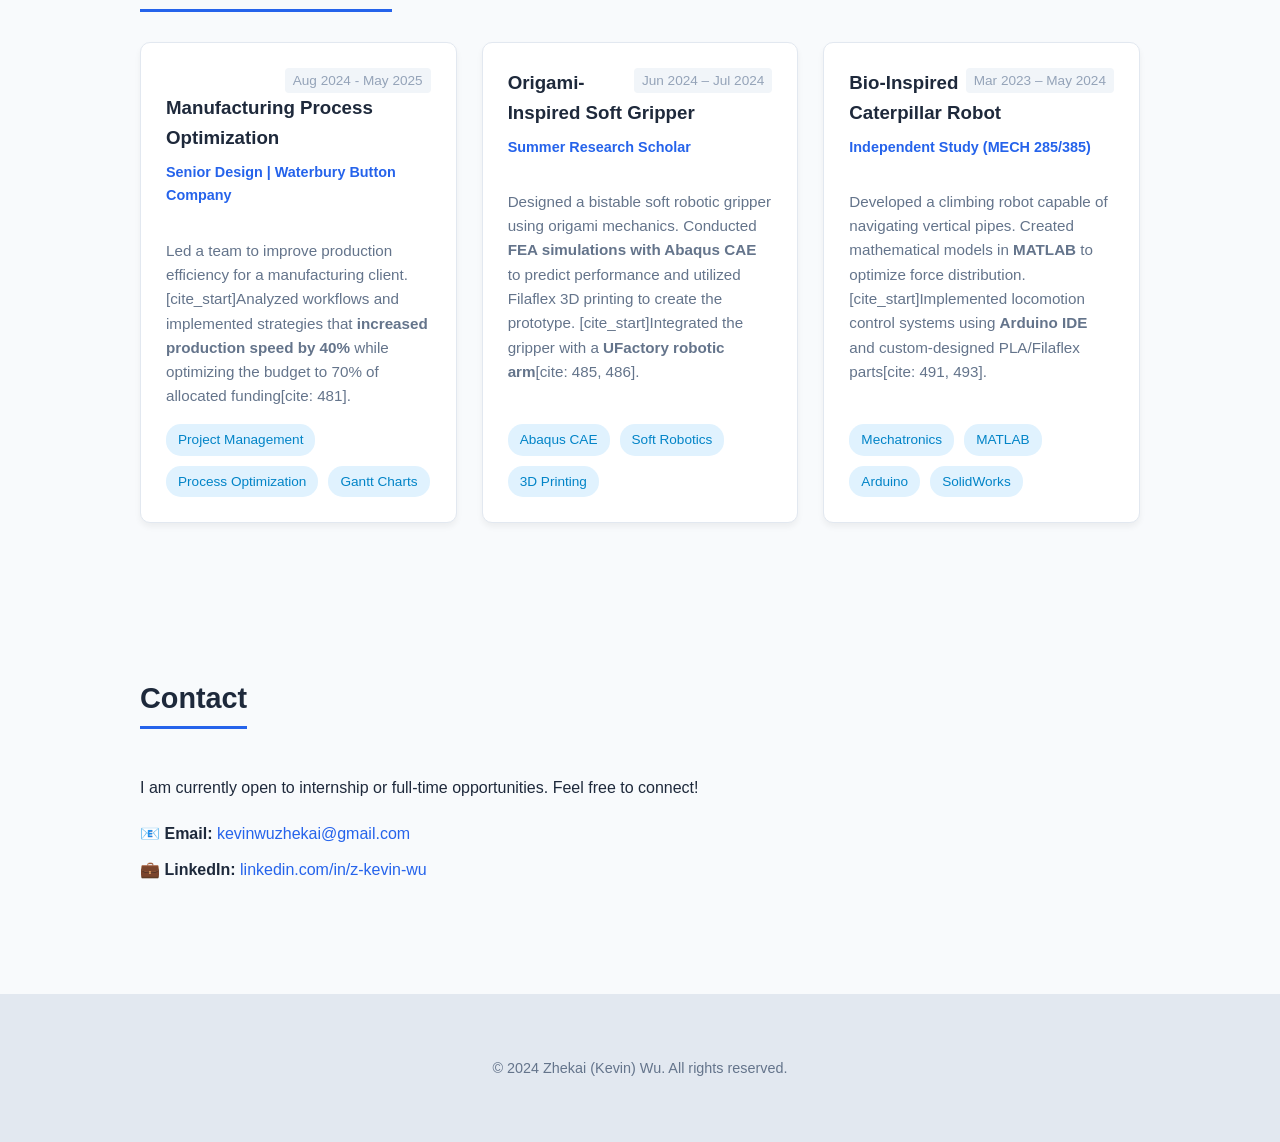
==== commit ed3b8ac0: "Update index.html" ====
--- a/index.html
+++ b/index.html
@@ -295,9 +295,35 @@
                 </div>
                 <span class="subtitle">Changzhou Chengjie Vehicle Accessories | China</span>
                 <ul>
-                    <li>Conducted market research to identify <strong>30+ new automotive customer leads</strong> and 2 potential corporate partnerships.</li>
-                    <li>Delivered <strong>100+ technical sales quotations</strong> across 10+ countries, ensuring compliance with precise product specifications.</li>
-                    <li>Formulated weekly sales reports and presented recommendations to senior leadership.</li>
+                    [cite_start]<li>Conducted market research to identify 30+ new automotive customer leads and 2 potential corporate partnerships[cite: 455].</li>
+                    [cite_start]<li>Delivered 100+ technical sales quotations across 10+ countries, ensuring compliance with precise product specifications[cite: 456].</li>
+                    [cite_start]<li>Formulated sales reports and presented recommendations for inventory changes that were implemented by leadership[cite: 458].</li>
+                </ul>
+            </div>
+
+            <div class="card">
+                <div>
+                    <span class="date-badge">May 2025 – Jun 2025</span>
+                    <h3>Assistant Project Manager</h3>
+                </div>
+                <span class="subtitle">Lancheng Ruihe Construction Management | China</span>
+                <ul>
+                    [cite_start]<li>Managed the subcontractor procurement process for 2 construction projects and negotiated terms to <strong>reduce costs by 6%</strong>[cite: 464, 466].</li>
+                    [cite_start]<li>Monitored subcontractor performance and on-site progress to mitigate project delays[cite: 467].</li>
+                    [cite_start]<li>Assisted in reviewing subcontractor agreements to ensure project specifications were clearly defined[cite: 465].</li>
+                </ul>
+            </div>
+
+            <div class="card">
+                <div>
+                    <span class="date-badge">Jun 2023 – Jul 2023</span>
+                    <h3>Robot Mechanical Developer Intern</h3>
+                </div>
+                <span class="subtitle">Zhejiang HuaRay Technology Co., Ltd. | China</span>
+                <ul>
+                    [cite_start]<li>Developed auto-guided robots for logistic inventory movement, improving lifting performance by <strong>180%</strong> through hardware redesign[cite: 472, 474].</li>
+                    [cite_start]<li>Iterated versions of walking, lifting, and spinning movements for the robot system[cite: 473].</li>
+                    [cite_start]<li>Implemented key design enhancements that significantly improved system reliability[cite: 475].</li>
                 </ul>
             </div>
 
@@ -308,9 +334,8 @@
                 </div>
                 <span class="subtitle">Bucknell University 7th Street Studio</span>
                 <ul>
-                    <li>Supervised the operation and organization of the labs.</li>
-                    <li>Instructed <strong>100+ students</strong> on the use of 3D printers, laser cutters, and vinyl cutters.</li>
-                    <li>Assisted users with design principles and troubleshooting manufacturing equipment.</li>
+                    [cite_start]<li>Instructed <strong>100+ students</strong> on the use of 3D printers, laser cutters, and vinyl cutters[cite: 498].</li>
+                    [cite_start]<li>Assisted users with design principles and troubleshooting manufacturing equipment[cite: 498].</li>
                 </ul>
             </div>
 
@@ -321,20 +346,8 @@
                 </div>
                 <span class="subtitle">Bucknell University | Graphics & 3D Design</span>
                 <ul>
-                    <li>Addressed student questions related to <strong>SolidWorks</strong>, design principles, and project execution.</li>
+                    [cite_start]<li>Addressed student questions related to <strong>SolidWorks</strong>, design principles, and project execution[cite: 496].</li>
                     <li>Graded assignments and held office hours to support student learning in mechanical design.</li>
-                </ul>
-            </div>
-
-            <div class="card">
-                <div>
-                    <span class="date-badge">Sept 2022 – Dec 2022</span>
-                    <h3>Garman Guide (Mentor)</h3>
-                </div>
-                <span class="subtitle">Bucknell University</span>
-                <ul>
-                    <li>Mentored first-year engineering students to ensure a smooth transition into the academic environment.</li>
-                    <li>Initiated weekly meetings and liaised with the Dean’s office to resolve academic challenges.</li>
                 </ul>
             </div>
 
@@ -352,7 +365,7 @@
                 </div>
                 <span class="subtitle">Senior Design | Waterbury Button Company</span>
                 <p>
-                    Led a team to improve production efficiency for a manufacturing client. Analyzed workflows and implemented strategies that <strong>increased production speed by 40%</strong> while optimizing the budget to 70% of allocated funding.
+                    Led a team to improve production efficiency for a manufacturing client. [cite_start]Analyzed workflows and implemented strategies that <strong>increased production speed by 40%</strong> while optimizing the budget to 70% of allocated funding[cite: 481].
                 </p>
                 <div class="skills-list" style="margin-top: auto;">
                     <span class="skill-tag">Project Management</span>
@@ -368,7 +381,7 @@
                 </div>
                 <span class="subtitle">Summer Research Scholar</span>
                 <p>
-                    Designed a bistable soft robotic gripper using origami mechanics. Conducted <strong>FEA simulations with Abaqus CAE</strong> to predict performance and utilized Filaflex 3D printing to create the prototype. Integrated the gripper with a <strong>UFactory robotic arm</strong> for innovation harvesting solutions.
+                    Designed a bistable soft robotic gripper using origami mechanics. Conducted <strong>FEA simulations with Abaqus CAE</strong> to predict performance and utilized Filaflex 3D printing to create the prototype. [cite_start]Integrated the gripper with a <strong>UFactory robotic arm</strong>[cite: 485, 486].
                 </p>
                 <div class="skills-list" style="margin-top: auto;">
                     <span class="skill-tag">Abaqus CAE</span>
@@ -384,7 +397,7 @@
                 </div>
                 <span class="subtitle">Independent Study (MECH 285/385)</span>
                 <p>
-                    Developed a climbing robot capable of navigating vertical pipes. Created mathematical models in <strong>MATLAB</strong> to optimize force distribution and gait analysis. Implemented locomotion control systems using <strong>Arduino IDE</strong> and custom-designed PLA/Filaflex parts.
+                    Developed a climbing robot capable of navigating vertical pipes. Created mathematical models in <strong>MATLAB</strong> to optimize force distribution. [cite_start]Implemented locomotion control systems using <strong>Arduino IDE</strong> and custom-designed PLA/Filaflex parts[cite: 491, 493].
                 </p>
                 <div class="skills-list" style="margin-top: auto;">
                     <span class="skill-tag">Mechatronics</span>
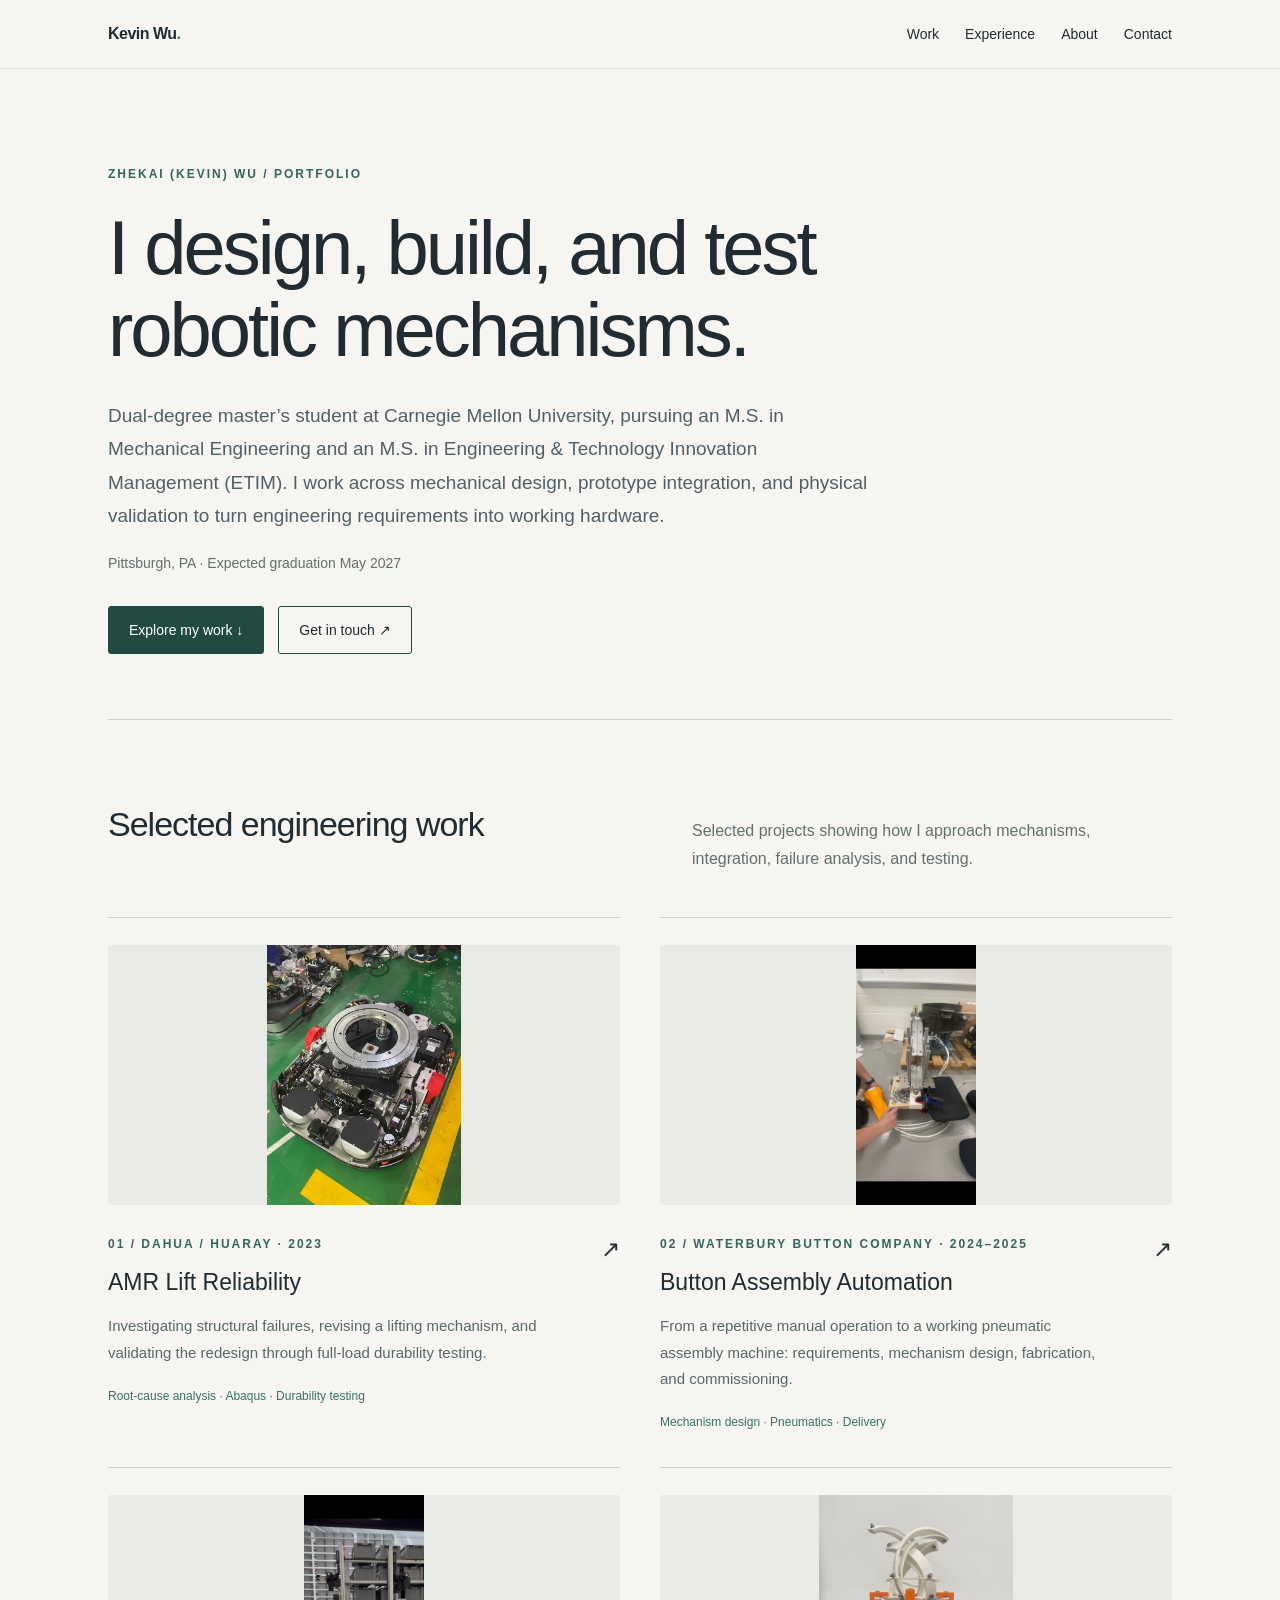
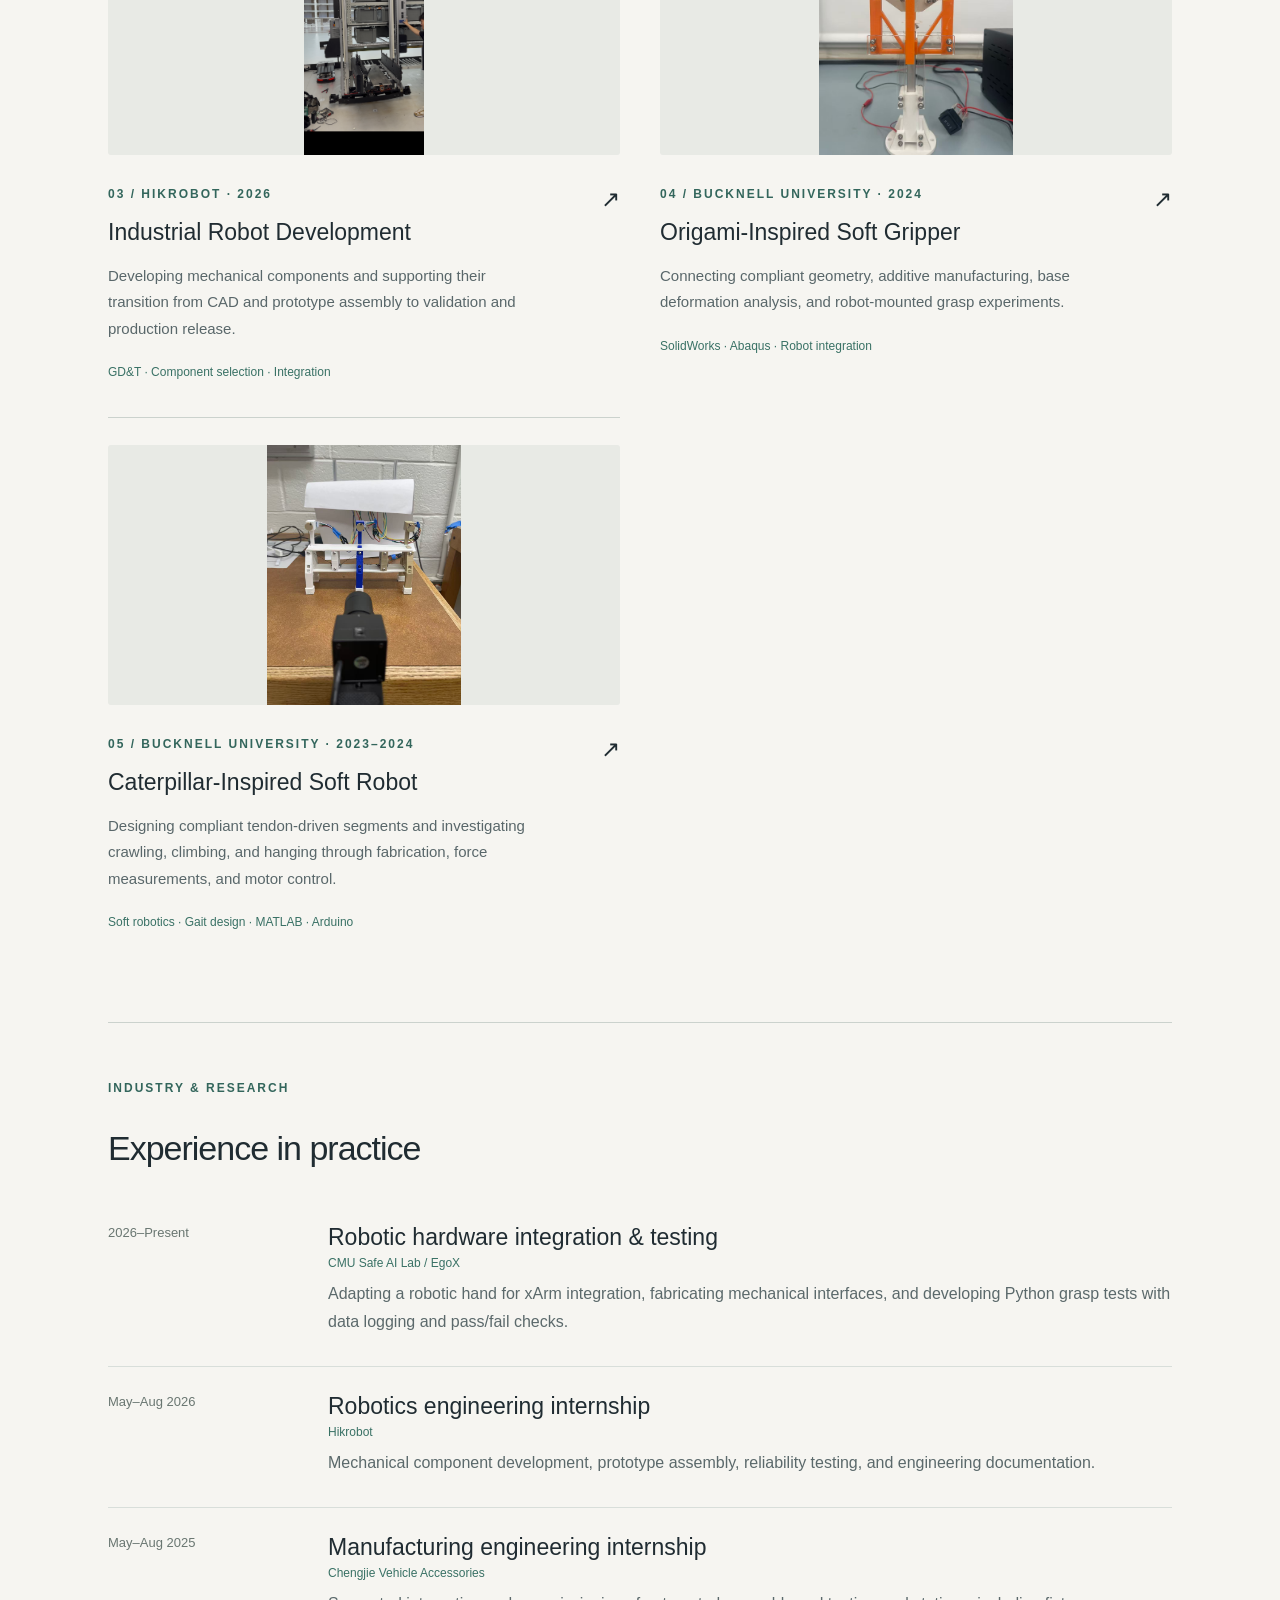
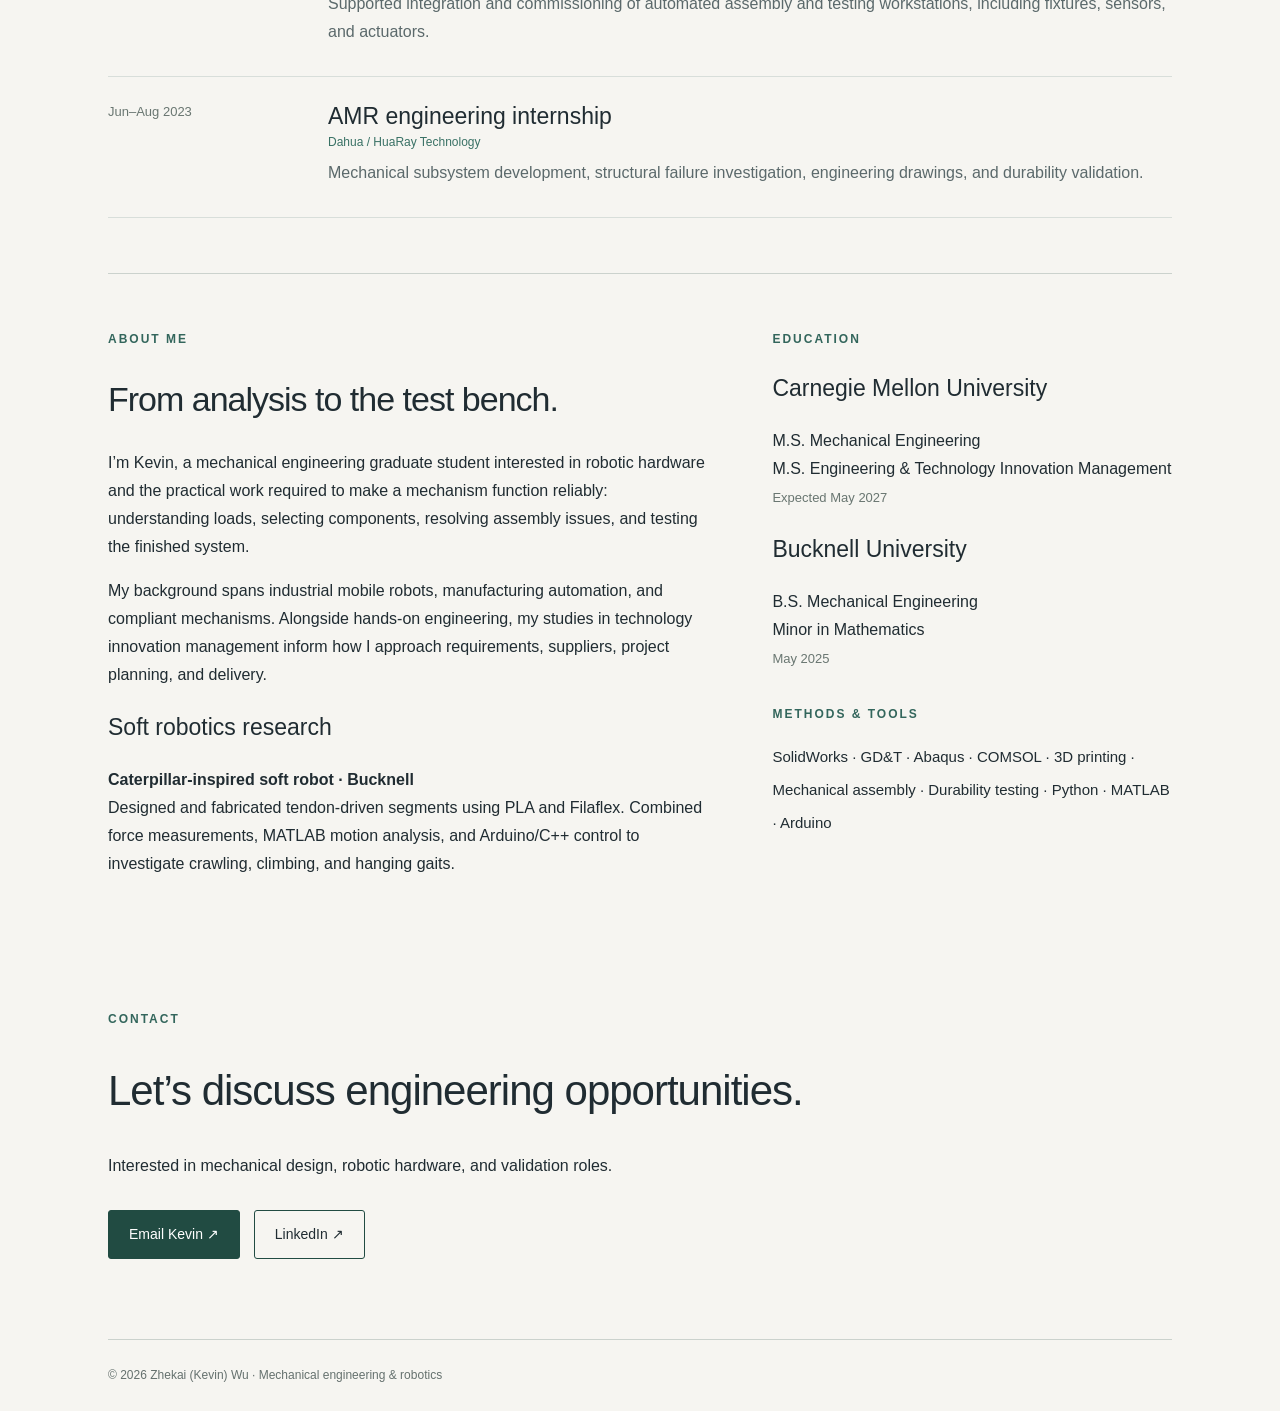
==== commit 37d0dd4d: "Publish engineering portfolio with ETIM dual-degree introduction" ====
--- a/index.html
+++ b/index.html
@@ -1,431 +1 @@
-<!DOCTYPE html>
-<html lang="en">
-<head>
-    <meta charset="UTF-8">
-    <meta name="viewport" content="width=device-width, initial-scale=1.0">
-    <title>Zhekai (Kevin) Wu | Portfolio</title>
-    <style>
-        /* --- 1. Global Styles --- */
-        :root {
-            --primary-color: #2563eb; /* Professional Blue */
-            --bg-color: #f8fafc;
-            --text-color: #1e293b;
-            --card-bg: #ffffff;
-            --tag-bg: #e0f2fe;
-            --tag-text: #0284c7;
-        }
-
-        html { scroll-behavior: smooth; }
-
-        body {
-            font-family: -apple-system, BlinkMacSystemFont, "Segoe UI", Roboto, "Helvetica Neue", Arial, sans-serif;
-            margin: 0;
-            padding: 0;
-            background-color: var(--bg-color);
-            color: var(--text-color);
-            line-height: 1.6;
-        }
-
-        a { text-decoration: none; color: inherit; }
-        ul { list-style: none; padding: 0; }
-
-        /* --- 2. Navigation --- */
-        header {
-            background: var(--card-bg);
-            padding: 1rem 5%;
-            display: flex;
-            justify-content: space-between;
-            align-items: center;
-            box-shadow: 0 2px 4px rgba(0,0,0,0.05);
-            position: sticky;
-            top: 0;
-            z-index: 100;
-        }
-
-        .logo { font-weight: bold; font-size: 1.2rem; }
-        
-        nav ul { display: flex; gap: 20px; }
-        nav a:hover { color: var(--primary-color); }
-        
-        @media (max-width: 600px) {
-            nav ul { gap: 10px; font-size: 0.9rem; }
-        }
-
-        /* --- 3. Hero Section --- */
-        .hero {
-            text-align: center;
-            padding: 6rem 1rem;
-            max-width: 900px;
-            margin: 0 auto;
-        }
-
-        .hero h1 { font-size: 2.5rem; margin-bottom: 0.5rem; color: #0f172a; }
-        .hero p { font-size: 1.25rem; color: #64748b; margin-bottom: 2rem; max-width: 800px; margin-left: auto; margin-right: auto;}
-        
-        .highlight {
-            color: var(--primary-color);
-            font-weight: 600;
-        }
-
-        .btn {
-            background-color: var(--primary-color);
-            color: white;
-            padding: 12px 24px;
-            border-radius: 6px;
-            transition: background 0.3s;
-            font-weight: 500;
-            display: inline-block;
-        }
-        .btn:hover { background-color: #1d4ed8; }
-
-        /* --- 4. Container & Layouts --- */
-        .container {
-            max-width: 1000px;
-            margin: 0 auto;
-            padding: 4rem 1rem;
-        }
-
-        h2 { 
-            border-bottom: 3px solid var(--primary-color); 
-            display: inline-block; 
-            padding-bottom: 5px; 
-            margin-bottom: 30px;
-            font-size: 1.8rem;
-        }
-
-        .grid {
-            display: grid;
-            grid-template-columns: repeat(auto-fit, minmax(300px, 1fr));
-            gap: 25px;
-        }
-
-        .card {
-            background: var(--card-bg);
-            padding: 25px;
-            border-radius: 10px;
-            box-shadow: 0 4px 6px rgba(0,0,0,0.05);
-            transition: transform 0.2s, box-shadow 0.2s;
-            border: 1px solid #e2e8f0;
-            display: flex;
-            flex-direction: column;
-        }
-
-        .card:hover { 
-            transform: translateY(-5px); 
-            box-shadow: 0 10px 15px rgba(0,0,0,0.1);
-        }
-        
-        .card h3 { margin-top: 0; color: var(--text-color); margin-bottom: 0.5rem; }
-        .card .subtitle { color: var(--primary-color); font-weight: 600; font-size: 0.9rem; margin-bottom: 1rem; display: block; }
-        .card p { color: #64748b; font-size: 0.95rem; flex-grow: 1; }
-        
-        /* List in cards (for experience bullets) */
-        .card ul {
-            list-style: disc;
-            padding-left: 20px;
-            margin-top: 10px;
-            color: #64748b;
-            font-size: 0.95rem;
-        }
-        .card ul li { margin-bottom: 5px; }
-
-        .date-badge {
-            float: right;
-            font-size: 0.85rem;
-            color: #94a3b8;
-            font-weight: 500;
-            background: #f1f5f9;
-            padding: 2px 8px;
-            border-radius: 4px;
-        }
-
-        /* Coursework List Styling */
-        .course-list {
-            margin-top: 15px;
-            padding-top: 15px;
-            border-top: 1px solid #e2e8f0;
-            font-size: 0.9rem;
-        }
-        .course-category {
-            font-weight: 600;
-            color: var(--text-color);
-            margin-bottom: 5px;
-            display: block;
-        }
-        .course-items {
-            color: #64748b;
-            margin-bottom: 10px;
-            line-height: 1.5;
-        }
-
-        /* Skills Tags */
-        .skills-list {
-            display: flex;
-            flex-wrap: wrap;
-            gap: 10px;
-            margin-top: 15px;
-        }
-        .skill-tag {
-            background-color: var(--tag-bg);
-            color: var(--tag-text);
-            padding: 5px 12px;
-            border-radius: 15px;
-            font-size: 0.85rem;
-            font-weight: 500;
-        }
-
-        /* --- 6. Footer --- */
-        footer {
-            text-align: center;
-            padding: 3rem;
-            background: #e2e8f0;
-            margin-top: 2rem;
-            font-size: 0.9rem;
-            color: #64748b;
-        }
-    </style>
-</head>
-<body>
-
-    <header>
-        <div class="logo">Kevin Wu</div>
-        <nav>
-            <ul>
-                <li><a href="#education">Education</a></li>
-                <li><a href="#experience">Experience</a></li>
-                <li><a href="#projects">Projects</a></li>
-                <li><a href="#contact">Contact</a></li>
-            </ul>
-        </nav>
-    </header>
-
-    <section class="hero">
-        <h1>Hi, I'm Zhekai (Kevin) Wu 👋</h1>
-        
-        <p>
-            Dual Degree Master's Student at <strong>Carnegie Mellon University</strong>. <br>
-            <span class="highlight">Mechanical Engineering</span> and <span class="highlight">Engineering & Technology Management.</span>
-        </p>
-        
-        <a href="#contact" class="btn">Get in Touch</a>
-    </section>
-
-    <section id="about" class="container">
-        <h2>About Me</h2>
-        <p>
-            I am a graduate student at Carnegie Mellon University, integrating advanced <strong>Mechanical Engineering</strong> principles with strategic <strong>Engineering & Technology Management</strong>. 
-            <br><br>
-            With a background from Bucknell University (MechE + Math), I have hands-on experience in <strong>product design, FEA simulation, and robotics</strong>, alongside professional experience in <strong>project management and technical sales</strong>. 
-            <br><br>
-            I am passionate about bridging the gap between technical innovation and business strategy to bring complex engineering solutions to market.
-        </p>
-        
-        <h3 style="margin-top: 30px; font-size: 1.2rem;">Technical Skills</h3>
-        <div class="skills-list">
-            <span class="skill-tag">SolidWorks (CSWA)</span>
-            <span class="skill-tag">Abaqus CAE</span>
-            <span class="skill-tag">MATLAB & Simulink</span>
-            <span class="skill-tag">Python</span>
-            <span class="skill-tag">COMSOL</span>
-            <span class="skill-tag">Arduino</span>
-            <span class="skill-tag">3D Printing & Prototyping</span>
-            <span class="skill-tag">Gantt Charts</span>
-        </div>
-    </section>
-
-    <section id="education" class="container">
-        <h2>Education</h2>
-        <div class="grid">
-            
-            <div class="card">
-                <div>
-                    <span class="date-badge">Exp. May 2027</span>
-                    <h3>Carnegie Mellon University</h3>
-                </div>
-                <span class="subtitle">Pittsburgh, PA</span>
-                <p>
-                    <strong>M.S.</strong> in Mechanical Engineering<br>
-                    <strong>M.S.</strong> in Engineering & Technology Management
-                </p>
-                <div class="course-list">
-                    <span class="course-category">Coursework Highlights:</span>
-                    <div class="course-items">
-                        Machine Learning & A.I., Numerical Methods in Engineering, Project Management, Strategy of Management, Data Science.
-                    </div>
-                </div>
-            </div>
-
-            <div class="card">
-                <div>
-                    <span class="date-badge">May 2025</span>
-                    <h3>Bucknell University</h3>
-                </div>
-                <span class="subtitle">Lewisburg, PA</span>
-                <p>
-                    <strong>Major:</strong> Mechanical Engineering & Math
-                </p>
-                <p style="font-size: 0.9rem; margin-top:5px;">
-                    <strong>Honors:</strong> Cum Laude, Dean’s List.
-                </p>
-
-                <div class="course-list">
-                    <span class="course-category">Mechanical Engineering Core:</span>
-                    <div class="course-items">
-                        Mechanical Design, Manufacturing Processes, System Dynamics, Solid Mechanics, Fluid Dynamics, Thermodynamics, Heat Transfer, Thermal Design, Soft Robotics, Advanced Materials, Senior Design I & II.
-                    </div>
-                    
-                    <span class="course-category">Math & Engineering Sciences:</span>
-                    <div class="course-items">
-                        Calculus I-III, Differential Equations, Probability, Statistics, Computational Analysis, ECE Fundamentals, Science of Materials.
-                    </div>
-                </div>
-            </div>
-
-        </div>
-    </section>
-
-    <section id="experience" class="container">
-        <h2>Professional Experience</h2>
-        <div class="grid">
-            
-            <div class="card">
-                <div>
-                    <span class="date-badge">Jun 2025 – Aug 2025</span>
-                    <h3>Retail Sales Manager</h3>
-                </div>
-                <span class="subtitle">Changzhou Chengjie Vehicle Accessories | China</span>
-                <ul>
-                    [cite_start]<li>Conducted market research to identify 30+ new automotive customer leads and 2 potential corporate partnerships[cite: 455].</li>
-                    [cite_start]<li>Delivered 100+ technical sales quotations across 10+ countries, ensuring compliance with precise product specifications[cite: 456].</li>
-                    [cite_start]<li>Formulated sales reports and presented recommendations for inventory changes that were implemented by leadership[cite: 458].</li>
-                </ul>
-            </div>
-
-            <div class="card">
-                <div>
-                    <span class="date-badge">May 2025 – Jun 2025</span>
-                    <h3>Assistant Project Manager</h3>
-                </div>
-                <span class="subtitle">Lancheng Ruihe Construction Management | China</span>
-                <ul>
-                    [cite_start]<li>Managed the subcontractor procurement process for 2 construction projects and negotiated terms to <strong>reduce costs by 6%</strong>[cite: 464, 466].</li>
-                    [cite_start]<li>Monitored subcontractor performance and on-site progress to mitigate project delays[cite: 467].</li>
-                    [cite_start]<li>Assisted in reviewing subcontractor agreements to ensure project specifications were clearly defined[cite: 465].</li>
-                </ul>
-            </div>
-
-            <div class="card">
-                <div>
-                    <span class="date-badge">Jun 2023 – Jul 2023</span>
-                    <h3>Robot Mechanical Developer Intern</h3>
-                </div>
-                <span class="subtitle">Zhejiang HuaRay Technology Co., Ltd. | China</span>
-                <ul>
-                    [cite_start]<li>Developed auto-guided robots for logistic inventory movement, improving lifting performance by <strong>180%</strong> through hardware redesign[cite: 472, 474].</li>
-                    [cite_start]<li>Iterated versions of walking, lifting, and spinning movements for the robot system[cite: 473].</li>
-                    [cite_start]<li>Implemented key design enhancements that significantly improved system reliability[cite: 475].</li>
-                </ul>
-            </div>
-
-            <div class="card">
-                <div>
-                    <span class="date-badge">Current</span>
-                    <h3>Maker Space Technician</h3>
-                </div>
-                <span class="subtitle">Bucknell University 7th Street Studio</span>
-                <ul>
-                    [cite_start]<li>Instructed <strong>100+ students</strong> on the use of 3D printers, laser cutters, and vinyl cutters[cite: 498].</li>
-                    [cite_start]<li>Assisted users with design principles and troubleshooting manufacturing equipment[cite: 498].</li>
-                </ul>
-            </div>
-
-            <div class="card">
-                <div>
-                    <span class="date-badge">Aug 2024 – Dec 2024</span>
-                    <h3>Course Assistant (TA)</h3>
-                </div>
-                <span class="subtitle">Bucknell University | Graphics & 3D Design</span>
-                <ul>
-                    [cite_start]<li>Addressed student questions related to <strong>SolidWorks</strong>, design principles, and project execution[cite: 496].</li>
-                    <li>Graded assignments and held office hours to support student learning in mechanical design.</li>
-                </ul>
-            </div>
-
-        </div>
-    </section>
-
-    <section id="projects" class="container">
-        <h2>Technical Projects</h2>
-        <div class="grid">
-            
-            <div class="card">
-                <div>
-                    <span class="date-badge">Aug 2024 - May 2025</span>
-                    <h3>Manufacturing Process Optimization</h3>
-                </div>
-                <span class="subtitle">Senior Design | Waterbury Button Company</span>
-                <p>
-                    Led a team to improve production efficiency for a manufacturing client. [cite_start]Analyzed workflows and implemented strategies that <strong>increased production speed by 40%</strong> while optimizing the budget to 70% of allocated funding[cite: 481].
-                </p>
-                <div class="skills-list" style="margin-top: auto;">
-                    <span class="skill-tag">Project Management</span>
-                    <span class="skill-tag">Process Optimization</span>
-                    <span class="skill-tag">Gantt Charts</span>
-                </div>
-            </div>
-            
-            <div class="card">
-                <div>
-                    <span class="date-badge">Jun 2024 – Jul 2024</span>
-                    <h3>Origami-Inspired Soft Gripper</h3>
-                </div>
-                <span class="subtitle">Summer Research Scholar</span>
-                <p>
-                    Designed a bistable soft robotic gripper using origami mechanics. Conducted <strong>FEA simulations with Abaqus CAE</strong> to predict performance and utilized Filaflex 3D printing to create the prototype. [cite_start]Integrated the gripper with a <strong>UFactory robotic arm</strong>[cite: 485, 486].
-                </p>
-                <div class="skills-list" style="margin-top: auto;">
-                    <span class="skill-tag">Abaqus CAE</span>
-                    <span class="skill-tag">Soft Robotics</span>
-                    <span class="skill-tag">3D Printing</span>
-                </div>
-            </div>
-
-            <div class="card">
-                <div>
-                    <span class="date-badge">Mar 2023 – May 2024</span>
-                    <h3>Bio-Inspired Caterpillar Robot</h3>
-                </div>
-                <span class="subtitle">Independent Study (MECH 285/385)</span>
-                <p>
-                    Developed a climbing robot capable of navigating vertical pipes. Created mathematical models in <strong>MATLAB</strong> to optimize force distribution. [cite_start]Implemented locomotion control systems using <strong>Arduino IDE</strong> and custom-designed PLA/Filaflex parts[cite: 491, 493].
-                </p>
-                <div class="skills-list" style="margin-top: auto;">
-                    <span class="skill-tag">Mechatronics</span>
-                    <span class="skill-tag">MATLAB</span>
-                    <span class="skill-tag">Arduino</span>
-                    <span class="skill-tag">SolidWorks</span>
-                </div>
-            </div>
-
-        </div>
-    </section>
-
-    <section id="contact" class="container">
-        <h2>Contact</h2>
-        <p>I am currently open to internship or full-time opportunities. Feel free to connect!</p>
-        <ul style="margin-top: 20px;">
-            <li style="margin-bottom: 10px;">
-                📧 <strong>Email:</strong> <a href="mailto:kevinwuzhekai@gmail.com" style="color:var(--primary-color);">kevinwuzhekai@gmail.com</a>
-            </li>
-            <li style="margin-bottom: 10px;">
-                💼 <strong>LinkedIn:</strong> <a href="https://www.linkedin.com/in/z-kevin-wu-57a373220" target="_blank" style="color:var(--primary-color);">linkedin.com/in/z-kevin-wu</a>
-            </li>
-        </ul>
-    </section>
-
-    <footer>
-        <p>&copy; 2024 Zhekai (Kevin) Wu. All rights reserved.</p>
-    </footer>
-
-</body>
-</html>
+<!doctype html><html lang="en"><head><meta charset="utf-8"><meta name="viewport" content="width=device-width,initial-scale=1"><title>Mechanical Design & Robotics | Kevin Wu</title><meta name="description" content="Kevin Wu — mechanical engineering, robotic hardware, prototype integration, and validation. Explore selected engineering projects."><link rel="stylesheet" href="style.css"></head><body><a class="skip" href="#main">Skip to content</a><header><nav aria-label="Main navigation"><a class="brand" href="index.html">Kevin Wu<span style="color:#397165">.</span></a><div class="links"><a href="index.html#work">Work</a><a href="index.html#experience">Experience</a><a href="index.html#about">About</a><a href="index.html#contact">Contact</a></div></nav></header><main id="main"><section class="hero"><div class="eyebrow">Zhekai (Kevin) Wu / Portfolio</div><h1>I design, build, and test robotic mechanisms.</h1><p class="intro">Dual-degree master’s student at Carnegie Mellon University, pursuing an M.S. in Mechanical Engineering and an M.S. in Engineering &amp; Technology Innovation Management (ETIM). I work across mechanical design, prototype integration, and physical validation to turn engineering requirements into working hardware.</p><p class="meta">Pittsburgh, PA · Expected graduation May 2027</p><div class="actions"><a class="button primary" href="#work">Explore my work ↓</a><a class="button" href="mailto:kevinwuzhekai@gmail.com">Get in touch ↗</a></div></section><section class="section" id="work"><div class="section-head"><h2>Selected engineering work</h2><p>Selected projects showing how I approach mechanisms, integration, failure analysis, and testing.</p></div><div class="projects"><a class="project" href="amr-lift.html"><img class="project-photo" src="dahua-underride.jpg" alt="Dahua underride robot" loading="lazy"><span class="label">01 / Dahua / HuaRay · 2023</span><span class="arrow" aria-hidden="true">↗</span><h3>AMR Lift Reliability</h3><p>Investigating structural failures, revising a lifting mechanism, and validating the redesign through full-load durability testing.</p><span class="tags">Root-cause analysis · Abaqus · Durability testing</span></a><a class="project" href="assembly.html"><img class="project-photo" src="assembly.jpg" alt="Pneumatic button assembly prototype" loading="lazy"><span class="label">02 / Waterbury Button Company · 2024–2025</span><span class="arrow" aria-hidden="true">↗</span><h3>Button Assembly Automation</h3><p>From a repetitive manual operation to a working pneumatic assembly machine: requirements, mechanism design, fabrication, and commissioning.</p><span class="tags">Mechanism design · Pneumatics · Delivery</span></a><a class="project" href="industrial-robot.html"><img class="project-photo" src="hikrobot.jpg" alt="Hikrobot warehouse robot and integration setup" loading="lazy"><span class="label">03 / Hikrobot · 2026</span><span class="arrow" aria-hidden="true">↗</span><h3>Industrial Robot Development</h3><p>Developing mechanical components and supporting their transition from CAD and prototype assembly to validation and production release.</p><span class="tags">GD&T · Component selection · Integration</span></a><a class="project" href="soft-gripper.html"><img class="project-photo" src="gripper.jpg" alt="Origami-inspired gripper prototype" loading="lazy"><span class="label">04 / Bucknell University · 2024</span><span class="arrow" aria-hidden="true">↗</span><h3>Origami-Inspired Soft Gripper</h3><p>Connecting compliant geometry, additive manufacturing, base deformation analysis, and robot-mounted grasp experiments.</p><span class="tags">SolidWorks · Abaqus · Robot integration</span></a><a class="project" href="caterpillar.html"><img class="project-photo" src="caterpillar.jpg" alt="Tendon-driven soft robotics experimental setup" loading="lazy"><span class="label">05 / BUCKNELL UNIVERSITY · 2023–2024</span><span class="arrow" aria-hidden="true">↗</span><h3>Caterpillar-Inspired Soft Robot</h3><p>Designing compliant tendon-driven segments and investigating crawling, climbing, and hanging through fabrication, force measurements, and motor control.</p><span class="tags">Soft robotics · Gait design · MATLAB · Arduino</span></a></div></section><section class="section" id="experience"><div class="label">Industry & research</div><h2>Experience in practice</h2><div class="experience"><span class="small">2026–Present</span><div><h3>Robotic hardware integration & testing</h3><div class="tags">CMU Safe AI Lab / EgoX</div><p>Adapting a robotic hand for xArm integration, fabricating mechanical interfaces, and developing Python grasp tests with data logging and pass/fail checks.</p></div></div><div class="experience"><span class="small">May–Aug 2026</span><div><h3>Robotics engineering internship</h3><div class="tags">Hikrobot</div><p>Mechanical component development, prototype assembly, reliability testing, and engineering documentation.</p></div></div><div class="experience"><span class="small">May–Aug 2025</span><div><h3>Manufacturing engineering internship</h3><div class="tags">Chengjie Vehicle Accessories</div><p>Supported integration and commissioning of automated assembly and testing workstations, including fixtures, sensors, and actuators.</p></div></div><div class="experience"><span class="small">Jun–Aug 2023</span><div><h3>AMR engineering internship</h3><div class="tags">Dahua / HuaRay Technology</div><p>Mechanical subsystem development, structural failure investigation, engineering drawings, and durability validation.</p></div></div></section><section class="section" id="about"><div class="about-grid"><div><div class="label">About me</div><h2>From analysis to the test bench.</h2><p>I’m Kevin, a mechanical engineering graduate student interested in robotic hardware and the practical work required to make a mechanism function reliably: understanding loads, selecting components, resolving assembly issues, and testing the finished system.</p><p>My background spans industrial mobile robots, manufacturing automation, and compliant mechanisms. Alongside hands-on engineering, my studies in technology innovation management inform how I approach requirements, suppliers, project planning, and delivery.</p><h3>Soft robotics research</h3><p><strong>Caterpillar-inspired soft robot · Bucknell</strong><br>Designed and fabricated tendon-driven segments using PLA and Filaflex. Combined force measurements, MATLAB motion analysis, and Arduino/C++ control to investigate crawling, climbing, and hanging gaits.</p></div><div><div class="label">Education</div><h3>Carnegie Mellon University</h3><p>M.S. Mechanical Engineering<br>M.S. Engineering & Technology Innovation Management<br><span class="small">Expected May 2027</span></p><h3>Bucknell University</h3><p>B.S. Mechanical Engineering<br>Minor in Mathematics<br><span class="small">May 2025</span></p><div class="label" style="margin-top:32px">Methods & tools</div><p class="tools">SolidWorks · GD&T · Abaqus · COMSOL · 3D printing · Mechanical assembly · Durability testing · Python · MATLAB · Arduino</p></div></div></section><section class="contact" id="contact"><div class="label">Contact</div><h2>Let’s discuss engineering opportunities.</h2><p>Interested in mechanical design, robotic hardware, and validation roles.</p><div class="actions"><a class="button primary" href="mailto:kevinwuzhekai@gmail.com">Email Kevin ↗</a><a class="button" href="https://www.linkedin.com/in/z-kevin-wu-57a373220" target="_blank" rel="noopener noreferrer">LinkedIn ↗</a></div></section><footer>© 2026 Zhekai (Kevin) Wu · Mechanical engineering & robotics</footer></main></body></html>
--- a/style.css
+++ b/style.css
@@ -0,0 +1,2 @@
+*{box-sizing:border-box}html{scroll-behavior:smooth;scroll-padding-top:95px}body{margin:0;background:#f6f5f1;color:#202c32;font-family:Arial,Helvetica,sans-serif;line-height:1.75}a{color:inherit;text-underline-offset:5px}header{position:sticky;top:0;background:#f6f5f1f5;z-index:5;border-bottom:1px solid #d9deda}nav{max-width:1120px;margin:auto;padding:20px 28px;display:flex;justify-content:space-between;align-items:center}nav a{text-decoration:none}nav .links{display:flex;gap:26px;font-size:14px}.brand{font-weight:700;letter-spacing:-.5px}main{max-width:1120px;margin:auto;padding:0 28px}.hero{padding:95px 0 65px;max-width:900px}.eyebrow,.label{font-size:12px;text-transform:uppercase;letter-spacing:2px;font-weight:700;color:#33665c}h1{font-size:clamp(42px,6.5vw,76px);line-height:1.08;letter-spacing:-3px;font-weight:500;margin:22px 0 28px}h2{font-size:34px;font-weight:500;letter-spacing:-1px;line-height:1.25}h3{font-size:23px;line-height:1.35;font-weight:500}.intro{font-size:19px;color:#526067;max-width:760px}.meta{font-size:14px;color:#627068}.actions{display:flex;gap:14px;flex-wrap:wrap;margin-top:30px}.button{padding:11px 20px;border:1px solid #214b42;border-radius:3px;text-decoration:none;font-size:14px}.primary{background:#214b42;color:white}.section{padding:55px 0;border-top:1px solid #cbd2cd}.section-head{display:flex;justify-content:space-between;gap:30px;align-items:baseline;margin-bottom:28px}.section-head p{max-width:480px;color:#63716e}.projects{display:grid;grid-template-columns:1fr 1fr;gap:0 40px}.project{padding:27px 0 32px;border-top:1px solid #cbd2cd;text-decoration:none;display:block}.project:hover h3{color:#286656}.project h3{margin:10px 0}.project p{color:#59676a;font-size:15px;max-width:440px}.tags{color:#397165;font-size:12px}.arrow{float:right;font-size:23px}.about-grid{display:grid;grid-template-columns:1.5fr 1fr;gap:65px}.experience{display:grid;grid-template-columns:190px 1fr;gap:30px;padding:24px 0;border-bottom:1px solid #d8deda}.experience h3{margin:0}.experience p{margin:6px 0;color:#5b696b}.small{font-size:13px;color:#697671}.tools{font-size:15px;line-height:2.2}.contact{padding:60px 0 80px}.contact h2{font-size:42px}footer{padding:25px 0;border-top:1px solid #cbd2cd;font-size:12px;color:#65716e}.case-hero{padding:65px 0 35px;max-width:880px}.case-hero h1{font-size:clamp(38px,5vw,60px)}.case-layout{display:grid;grid-template-columns:200px 1fr;gap:60px;padding:40px 0 70px}.case-layout aside{font-size:13px;color:#60706b}.case-body{max-width:750px}.case-body h2{font-size:27px;margin:35px 0 15px}.case-body h2:first-child{margin-top:0}.case-body p{color:#46575d}.gallery{display:grid;grid-template-columns:1fr 1fr;gap:22px;margin:35px 0}.gallery figure{margin:0}.gallery figure:last-child{grid-column:1/-1}.gallery img{width:100%;height:340px;object-fit:contain;background:#e7e9e4}.gallery figure:last-child img{height:auto}.gallery figcaption{font-size:12px;color:#697671;margin-top:7px}a:focus-visible{outline:3px solid #c97935;outline-offset:5px}.skip{position:absolute;left:-9999px}.skip:focus{left:15px;top:15px;background:white;z-index:20}@media(max-width:700px){nav{padding:16px 20px}.links{gap:14px!important;font-size:12px!important}main{padding:0 22px}.hero{padding:65px 0 45px}h1{letter-spacing:-1.8px}.projects,.about-grid,.case-layout{grid-template-columns:1fr}.section-head{display:block}.about-grid,.case-layout{gap:25px}.experience{grid-template-columns:1fr;gap:6px}.section{padding:38px 0}.case-layout aside{border-bottom:1px solid #cbd2cd;padding-bottom:20px}.gallery{grid-template-columns:1fr}.gallery figure:last-child{grid-column:auto}.gallery img{height:auto}.contact h2{font-size:34px}}@media(prefers-reduced-motion:reduce){html{scroll-behavior:auto}}
+.project-photo{display:block;width:100%;height:260px;object-fit:contain;background:#e8eae5;margin-bottom:24px;border-radius:3px}.case-photo{margin:0 0 32px}.case-photo img{display:block;width:100%;max-height:480px;object-fit:contain;background:#e8eae5}.case-photo figcaption{font-size:12px;color:#697671;margin-top:9px}@media(max-width:700px){.project-photo{height:240px}}
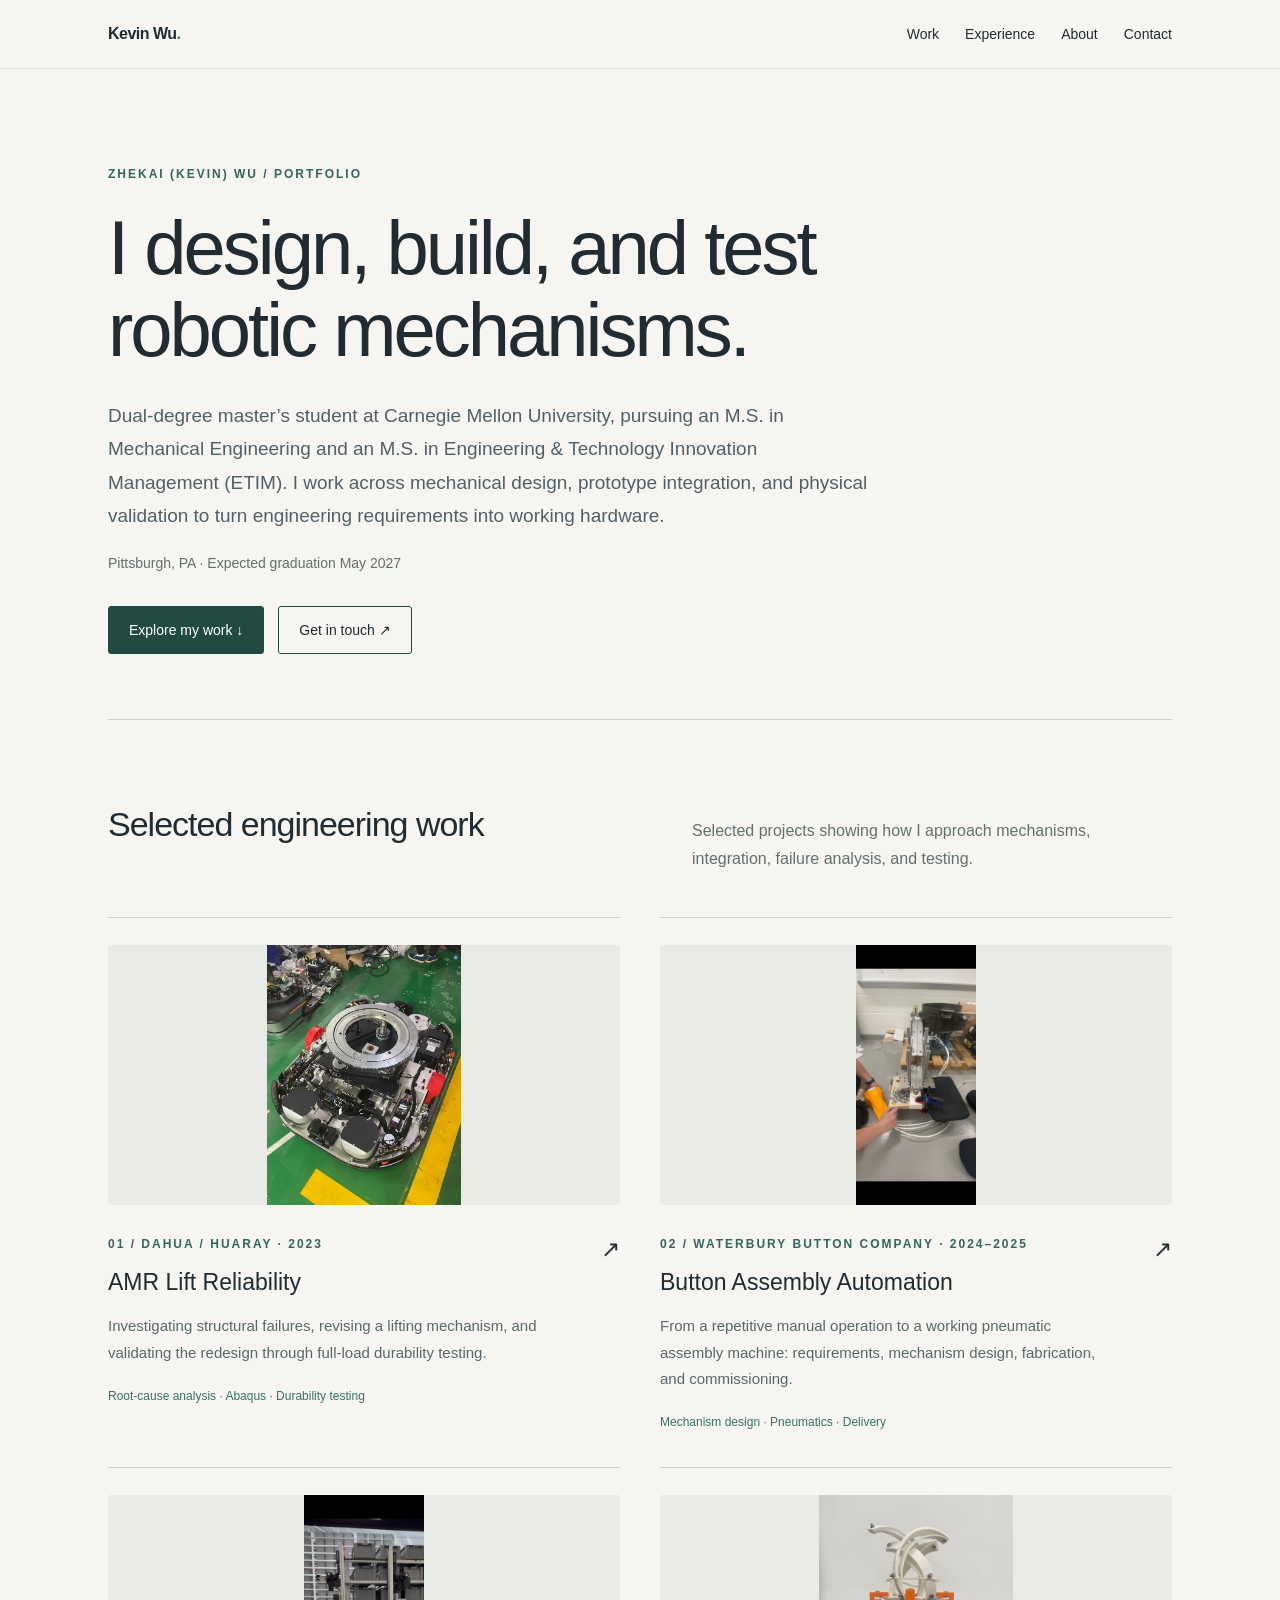
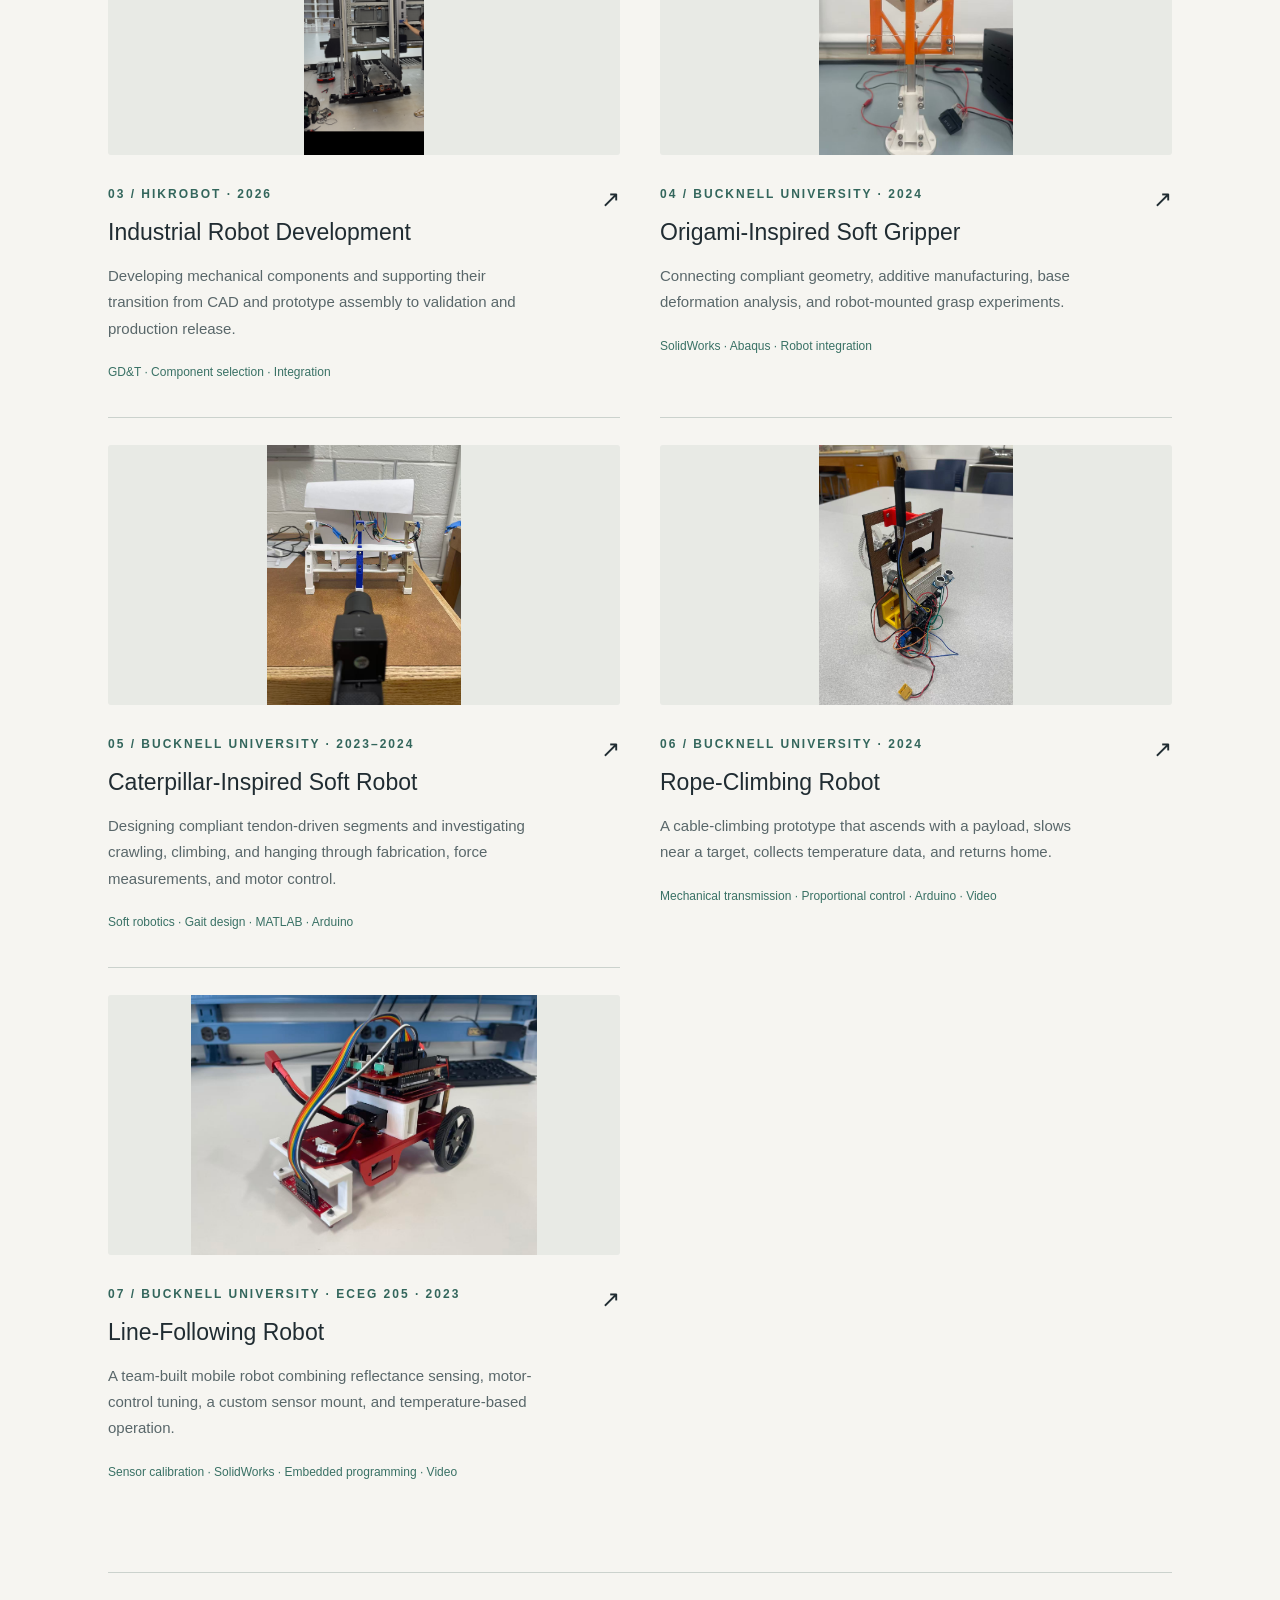
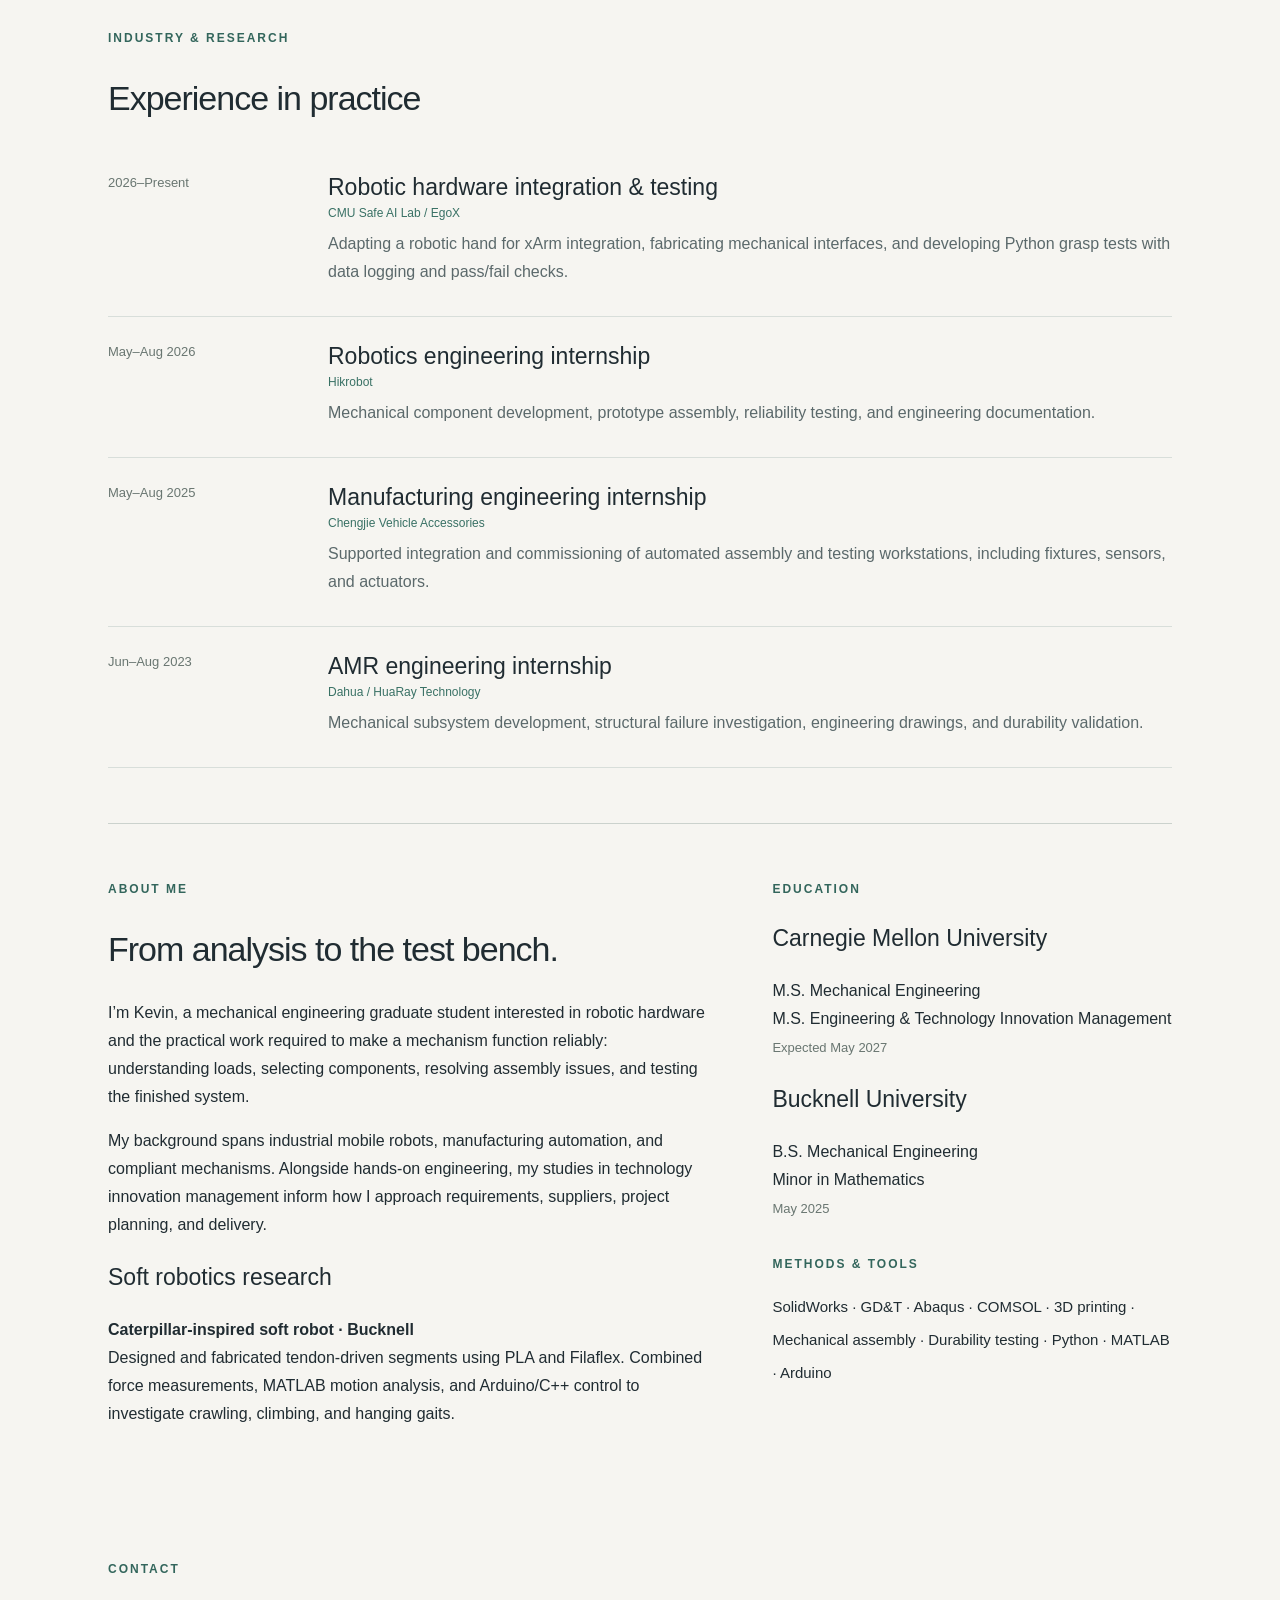
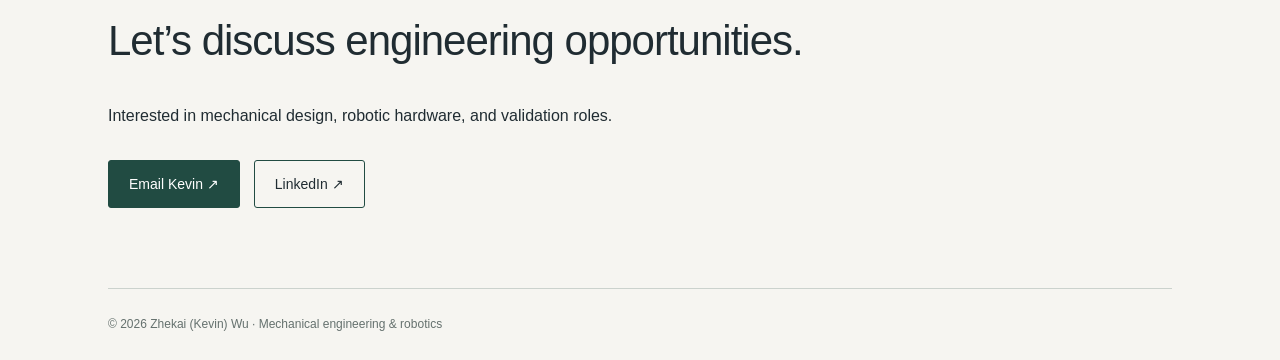
==== commit 087fca8d: "Add rope-climbing and line-following projects with three robot demo videos" ====
--- a/index.html
+++ b/index.html
@@ -1 +1 @@
-<!doctype html><html lang="en"><head><meta charset="utf-8"><meta name="viewport" content="width=device-width,initial-scale=1"><title>Mechanical Design & Robotics | Kevin Wu</title><meta name="description" content="Kevin Wu — mechanical engineering, robotic hardware, prototype integration, and validation. Explore selected engineering projects."><link rel="stylesheet" href="style.css"></head><body><a class="skip" href="#main">Skip to content</a><header><nav aria-label="Main navigation"><a class="brand" href="index.html">Kevin Wu<span style="color:#397165">.</span></a><div class="links"><a href="index.html#work">Work</a><a href="index.html#experience">Experience</a><a href="index.html#about">About</a><a href="index.html#contact">Contact</a></div></nav></header><main id="main"><section class="hero"><div class="eyebrow">Zhekai (Kevin) Wu / Portfolio</div><h1>I design, build, and test robotic mechanisms.</h1><p class="intro">Dual-degree master’s student at Carnegie Mellon University, pursuing an M.S. in Mechanical Engineering and an M.S. in Engineering &amp; Technology Innovation Management (ETIM). I work across mechanical design, prototype integration, and physical validation to turn engineering requirements into working hardware.</p><p class="meta">Pittsburgh, PA · Expected graduation May 2027</p><div class="actions"><a class="button primary" href="#work">Explore my work ↓</a><a class="button" href="mailto:kevinwuzhekai@gmail.com">Get in touch ↗</a></div></section><section class="section" id="work"><div class="section-head"><h2>Selected engineering work</h2><p>Selected projects showing how I approach mechanisms, integration, failure analysis, and testing.</p></div><div class="projects"><a class="project" href="amr-lift.html"><img class="project-photo" src="dahua-underride.jpg" alt="Dahua underride robot" loading="lazy"><span class="label">01 / Dahua / HuaRay · 2023</span><span class="arrow" aria-hidden="true">↗</span><h3>AMR Lift Reliability</h3><p>Investigating structural failures, revising a lifting mechanism, and validating the redesign through full-load durability testing.</p><span class="tags">Root-cause analysis · Abaqus · Durability testing</span></a><a class="project" href="assembly.html"><img class="project-photo" src="assembly.jpg" alt="Pneumatic button assembly prototype" loading="lazy"><span class="label">02 / Waterbury Button Company · 2024–2025</span><span class="arrow" aria-hidden="true">↗</span><h3>Button Assembly Automation</h3><p>From a repetitive manual operation to a working pneumatic assembly machine: requirements, mechanism design, fabrication, and commissioning.</p><span class="tags">Mechanism design · Pneumatics · Delivery</span></a><a class="project" href="industrial-robot.html"><img class="project-photo" src="hikrobot.jpg" alt="Hikrobot warehouse robot and integration setup" loading="lazy"><span class="label">03 / Hikrobot · 2026</span><span class="arrow" aria-hidden="true">↗</span><h3>Industrial Robot Development</h3><p>Developing mechanical components and supporting their transition from CAD and prototype assembly to validation and production release.</p><span class="tags">GD&T · Component selection · Integration</span></a><a class="project" href="soft-gripper.html"><img class="project-photo" src="gripper.jpg" alt="Origami-inspired gripper prototype" loading="lazy"><span class="label">04 / Bucknell University · 2024</span><span class="arrow" aria-hidden="true">↗</span><h3>Origami-Inspired Soft Gripper</h3><p>Connecting compliant geometry, additive manufacturing, base deformation analysis, and robot-mounted grasp experiments.</p><span class="tags">SolidWorks · Abaqus · Robot integration</span></a><a class="project" href="caterpillar.html"><img class="project-photo" src="caterpillar.jpg" alt="Tendon-driven soft robotics experimental setup" loading="lazy"><span class="label">05 / BUCKNELL UNIVERSITY · 2023–2024</span><span class="arrow" aria-hidden="true">↗</span><h3>Caterpillar-Inspired Soft Robot</h3><p>Designing compliant tendon-driven segments and investigating crawling, climbing, and hanging through fabrication, force measurements, and motor control.</p><span class="tags">Soft robotics · Gait design · MATLAB · Arduino</span></a></div></section><section class="section" id="experience"><div class="label">Industry & research</div><h2>Experience in practice</h2><div class="experience"><span class="small">2026–Present</span><div><h3>Robotic hardware integration & testing</h3><div class="tags">CMU Safe AI Lab / EgoX</div><p>Adapting a robotic hand for xArm integration, fabricating mechanical interfaces, and developing Python grasp tests with data logging and pass/fail checks.</p></div></div><div class="experience"><span class="small">May–Aug 2026</span><div><h3>Robotics engineering internship</h3><div class="tags">Hikrobot</div><p>Mechanical component development, prototype assembly, reliability testing, and engineering documentation.</p></div></div><div class="experience"><span class="small">May–Aug 2025</span><div><h3>Manufacturing engineering internship</h3><div class="tags">Chengjie Vehicle Accessories</div><p>Supported integration and commissioning of automated assembly and testing workstations, including fixtures, sensors, and actuators.</p></div></div><div class="experience"><span class="small">Jun–Aug 2023</span><div><h3>AMR engineering internship</h3><div class="tags">Dahua / HuaRay Technology</div><p>Mechanical subsystem development, structural failure investigation, engineering drawings, and durability validation.</p></div></div></section><section class="section" id="about"><div class="about-grid"><div><div class="label">About me</div><h2>From analysis to the test bench.</h2><p>I’m Kevin, a mechanical engineering graduate student interested in robotic hardware and the practical work required to make a mechanism function reliably: understanding loads, selecting components, resolving assembly issues, and testing the finished system.</p><p>My background spans industrial mobile robots, manufacturing automation, and compliant mechanisms. Alongside hands-on engineering, my studies in technology innovation management inform how I approach requirements, suppliers, project planning, and delivery.</p><h3>Soft robotics research</h3><p><strong>Caterpillar-inspired soft robot · Bucknell</strong><br>Designed and fabricated tendon-driven segments using PLA and Filaflex. Combined force measurements, MATLAB motion analysis, and Arduino/C++ control to investigate crawling, climbing, and hanging gaits.</p></div><div><div class="label">Education</div><h3>Carnegie Mellon University</h3><p>M.S. Mechanical Engineering<br>M.S. Engineering & Technology Innovation Management<br><span class="small">Expected May 2027</span></p><h3>Bucknell University</h3><p>B.S. Mechanical Engineering<br>Minor in Mathematics<br><span class="small">May 2025</span></p><div class="label" style="margin-top:32px">Methods & tools</div><p class="tools">SolidWorks · GD&T · Abaqus · COMSOL · 3D printing · Mechanical assembly · Durability testing · Python · MATLAB · Arduino</p></div></div></section><section class="contact" id="contact"><div class="label">Contact</div><h2>Let’s discuss engineering opportunities.</h2><p>Interested in mechanical design, robotic hardware, and validation roles.</p><div class="actions"><a class="button primary" href="mailto:kevinwuzhekai@gmail.com">Email Kevin ↗</a><a class="button" href="https://www.linkedin.com/in/z-kevin-wu-57a373220" target="_blank" rel="noopener noreferrer">LinkedIn ↗</a></div></section><footer>© 2026 Zhekai (Kevin) Wu · Mechanical engineering & robotics</footer></main></body></html>+<!doctype html><html lang="en"><head><meta charset="utf-8"><meta name="viewport" content="width=device-width,initial-scale=1"><title>Mechanical Design & Robotics | Kevin Wu</title><meta name="description" content="Kevin Wu — mechanical engineering, robotic hardware, prototype integration, and validation. Explore selected engineering projects."><link rel="stylesheet" href="style.css"></head><body><a class="skip" href="#main">Skip to content</a><header><nav aria-label="Main navigation"><a class="brand" href="index.html">Kevin Wu<span style="color:#397165">.</span></a><div class="links"><a href="index.html#work">Work</a><a href="index.html#experience">Experience</a><a href="index.html#about">About</a><a href="index.html#contact">Contact</a></div></nav></header><main id="main"><section class="hero"><div class="eyebrow">Zhekai (Kevin) Wu / Portfolio</div><h1>I design, build, and test robotic mechanisms.</h1><p class="intro">Dual-degree master’s student at Carnegie Mellon University, pursuing an M.S. in Mechanical Engineering and an M.S. in Engineering &amp; Technology Innovation Management (ETIM). I work across mechanical design, prototype integration, and physical validation to turn engineering requirements into working hardware.</p><p class="meta">Pittsburgh, PA · Expected graduation May 2027</p><div class="actions"><a class="button primary" href="#work">Explore my work ↓</a><a class="button" href="mailto:kevinwuzhekai@gmail.com">Get in touch ↗</a></div></section><section class="section" id="work"><div class="section-head"><h2>Selected engineering work</h2><p>Selected projects showing how I approach mechanisms, integration, failure analysis, and testing.</p></div><div class="projects"><a class="project" href="amr-lift.html"><img class="project-photo" src="dahua-underride.jpg" alt="Dahua underride robot" loading="lazy"><span class="label">01 / Dahua / HuaRay · 2023</span><span class="arrow" aria-hidden="true">↗</span><h3>AMR Lift Reliability</h3><p>Investigating structural failures, revising a lifting mechanism, and validating the redesign through full-load durability testing.</p><span class="tags">Root-cause analysis · Abaqus · Durability testing</span></a><a class="project" href="assembly.html"><img class="project-photo" src="assembly.jpg" alt="Pneumatic button assembly prototype" loading="lazy"><span class="label">02 / Waterbury Button Company · 2024–2025</span><span class="arrow" aria-hidden="true">↗</span><h3>Button Assembly Automation</h3><p>From a repetitive manual operation to a working pneumatic assembly machine: requirements, mechanism design, fabrication, and commissioning.</p><span class="tags">Mechanism design · Pneumatics · Delivery</span></a><a class="project" href="industrial-robot.html"><img class="project-photo" src="hikrobot.jpg" alt="Hikrobot warehouse robot and integration setup" loading="lazy"><span class="label">03 / Hikrobot · 2026</span><span class="arrow" aria-hidden="true">↗</span><h3>Industrial Robot Development</h3><p>Developing mechanical components and supporting their transition from CAD and prototype assembly to validation and production release.</p><span class="tags">GD&T · Component selection · Integration</span></a><a class="project" href="soft-gripper.html"><img class="project-photo" src="gripper.jpg" alt="Origami-inspired gripper prototype" loading="lazy"><span class="label">04 / Bucknell University · 2024</span><span class="arrow" aria-hidden="true">↗</span><h3>Origami-Inspired Soft Gripper</h3><p>Connecting compliant geometry, additive manufacturing, base deformation analysis, and robot-mounted grasp experiments.</p><span class="tags">SolidWorks · Abaqus · Robot integration</span></a><a class="project" href="caterpillar.html"><img class="project-photo" src="caterpillar.jpg" alt="Tendon-driven soft robotics experimental setup" loading="lazy"><span class="label">05 / BUCKNELL UNIVERSITY · 2023–2024</span><span class="arrow" aria-hidden="true">↗</span><h3>Caterpillar-Inspired Soft Robot</h3><p>Designing compliant tendon-driven segments and investigating crawling, climbing, and hanging through fabrication, force measurements, and motor control.</p><span class="tags">Soft robotics · Gait design · MATLAB · Arduino</span></a><a class="project" href="rope-climbing.html"><img class="project-photo" src="rope-climbing.jpg" alt="Rope-Climbing Robot prototype" loading="lazy"><span class="label">06 / Bucknell University · 2024</span><span class="arrow" aria-hidden="true">↗</span><h3>Rope-Climbing Robot</h3><p>A cable-climbing prototype that ascends with a payload, slows near a target, collects temperature data, and returns home.</p><span class="tags">Mechanical transmission · Proportional control · Arduino · Video</span></a><a class="project" href="line-following.html"><img class="project-photo" src="line-following.jpg" alt="Line-Following Robot prototype" loading="lazy"><span class="label">07 / Bucknell University · ECEG 205 · 2023</span><span class="arrow" aria-hidden="true">↗</span><h3>Line-Following Robot</h3><p>A team-built mobile robot combining reflectance sensing, motor-control tuning, a custom sensor mount, and temperature-based operation.</p><span class="tags">Sensor calibration · SolidWorks · Embedded programming · Video</span></a></div></section><section class="section" id="experience"><div class="label">Industry & research</div><h2>Experience in practice</h2><div class="experience"><span class="small">2026–Present</span><div><h3>Robotic hardware integration & testing</h3><div class="tags">CMU Safe AI Lab / EgoX</div><p>Adapting a robotic hand for xArm integration, fabricating mechanical interfaces, and developing Python grasp tests with data logging and pass/fail checks.</p></div></div><div class="experience"><span class="small">May–Aug 2026</span><div><h3>Robotics engineering internship</h3><div class="tags">Hikrobot</div><p>Mechanical component development, prototype assembly, reliability testing, and engineering documentation.</p></div></div><div class="experience"><span class="small">May–Aug 2025</span><div><h3>Manufacturing engineering internship</h3><div class="tags">Chengjie Vehicle Accessories</div><p>Supported integration and commissioning of automated assembly and testing workstations, including fixtures, sensors, and actuators.</p></div></div><div class="experience"><span class="small">Jun–Aug 2023</span><div><h3>AMR engineering internship</h3><div class="tags">Dahua / HuaRay Technology</div><p>Mechanical subsystem development, structural failure investigation, engineering drawings, and durability validation.</p></div></div></section><section class="section" id="about"><div class="about-grid"><div><div class="label">About me</div><h2>From analysis to the test bench.</h2><p>I’m Kevin, a mechanical engineering graduate student interested in robotic hardware and the practical work required to make a mechanism function reliably: understanding loads, selecting components, resolving assembly issues, and testing the finished system.</p><p>My background spans industrial mobile robots, manufacturing automation, and compliant mechanisms. Alongside hands-on engineering, my studies in technology innovation management inform how I approach requirements, suppliers, project planning, and delivery.</p><h3>Soft robotics research</h3><p><strong>Caterpillar-inspired soft robot · Bucknell</strong><br>Designed and fabricated tendon-driven segments using PLA and Filaflex. Combined force measurements, MATLAB motion analysis, and Arduino/C++ control to investigate crawling, climbing, and hanging gaits.</p></div><div><div class="label">Education</div><h3>Carnegie Mellon University</h3><p>M.S. Mechanical Engineering<br>M.S. Engineering & Technology Innovation Management<br><span class="small">Expected May 2027</span></p><h3>Bucknell University</h3><p>B.S. Mechanical Engineering<br>Minor in Mathematics<br><span class="small">May 2025</span></p><div class="label" style="margin-top:32px">Methods & tools</div><p class="tools">SolidWorks · GD&T · Abaqus · COMSOL · 3D printing · Mechanical assembly · Durability testing · Python · MATLAB · Arduino</p></div></div></section><section class="contact" id="contact"><div class="label">Contact</div><h2>Let’s discuss engineering opportunities.</h2><p>Interested in mechanical design, robotic hardware, and validation roles.</p><div class="actions"><a class="button primary" href="mailto:kevinwuzhekai@gmail.com">Email Kevin ↗</a><a class="button" href="https://www.linkedin.com/in/z-kevin-wu-57a373220" target="_blank" rel="noopener noreferrer">LinkedIn ↗</a></div></section><footer>© 2026 Zhekai (Kevin) Wu · Mechanical engineering & robotics</footer></main></body></html>
--- a/style.css
+++ b/style.css
@@ -1,2 +1,4 @@
 *{box-sizing:border-box}html{scroll-behavior:smooth;scroll-padding-top:95px}body{margin:0;background:#f6f5f1;color:#202c32;font-family:Arial,Helvetica,sans-serif;line-height:1.75}a{color:inherit;text-underline-offset:5px}header{position:sticky;top:0;background:#f6f5f1f5;z-index:5;border-bottom:1px solid #d9deda}nav{max-width:1120px;margin:auto;padding:20px 28px;display:flex;justify-content:space-between;align-items:center}nav a{text-decoration:none}nav .links{display:flex;gap:26px;font-size:14px}.brand{font-weight:700;letter-spacing:-.5px}main{max-width:1120px;margin:auto;padding:0 28px}.hero{padding:95px 0 65px;max-width:900px}.eyebrow,.label{font-size:12px;text-transform:uppercase;letter-spacing:2px;font-weight:700;color:#33665c}h1{font-size:clamp(42px,6.5vw,76px);line-height:1.08;letter-spacing:-3px;font-weight:500;margin:22px 0 28px}h2{font-size:34px;font-weight:500;letter-spacing:-1px;line-height:1.25}h3{font-size:23px;line-height:1.35;font-weight:500}.intro{font-size:19px;color:#526067;max-width:760px}.meta{font-size:14px;color:#627068}.actions{display:flex;gap:14px;flex-wrap:wrap;margin-top:30px}.button{padding:11px 20px;border:1px solid #214b42;border-radius:3px;text-decoration:none;font-size:14px}.primary{background:#214b42;color:white}.section{padding:55px 0;border-top:1px solid #cbd2cd}.section-head{display:flex;justify-content:space-between;gap:30px;align-items:baseline;margin-bottom:28px}.section-head p{max-width:480px;color:#63716e}.projects{display:grid;grid-template-columns:1fr 1fr;gap:0 40px}.project{padding:27px 0 32px;border-top:1px solid #cbd2cd;text-decoration:none;display:block}.project:hover h3{color:#286656}.project h3{margin:10px 0}.project p{color:#59676a;font-size:15px;max-width:440px}.tags{color:#397165;font-size:12px}.arrow{float:right;font-size:23px}.about-grid{display:grid;grid-template-columns:1.5fr 1fr;gap:65px}.experience{display:grid;grid-template-columns:190px 1fr;gap:30px;padding:24px 0;border-bottom:1px solid #d8deda}.experience h3{margin:0}.experience p{margin:6px 0;color:#5b696b}.small{font-size:13px;color:#697671}.tools{font-size:15px;line-height:2.2}.contact{padding:60px 0 80px}.contact h2{font-size:42px}footer{padding:25px 0;border-top:1px solid #cbd2cd;font-size:12px;color:#65716e}.case-hero{padding:65px 0 35px;max-width:880px}.case-hero h1{font-size:clamp(38px,5vw,60px)}.case-layout{display:grid;grid-template-columns:200px 1fr;gap:60px;padding:40px 0 70px}.case-layout aside{font-size:13px;color:#60706b}.case-body{max-width:750px}.case-body h2{font-size:27px;margin:35px 0 15px}.case-body h2:first-child{margin-top:0}.case-body p{color:#46575d}.gallery{display:grid;grid-template-columns:1fr 1fr;gap:22px;margin:35px 0}.gallery figure{margin:0}.gallery figure:last-child{grid-column:1/-1}.gallery img{width:100%;height:340px;object-fit:contain;background:#e7e9e4}.gallery figure:last-child img{height:auto}.gallery figcaption{font-size:12px;color:#697671;margin-top:7px}a:focus-visible{outline:3px solid #c97935;outline-offset:5px}.skip{position:absolute;left:-9999px}.skip:focus{left:15px;top:15px;background:white;z-index:20}@media(max-width:700px){nav{padding:16px 20px}.links{gap:14px!important;font-size:12px!important}main{padding:0 22px}.hero{padding:65px 0 45px}h1{letter-spacing:-1.8px}.projects,.about-grid,.case-layout{grid-template-columns:1fr}.section-head{display:block}.about-grid,.case-layout{gap:25px}.experience{grid-template-columns:1fr;gap:6px}.section{padding:38px 0}.case-layout aside{border-bottom:1px solid #cbd2cd;padding-bottom:20px}.gallery{grid-template-columns:1fr}.gallery figure:last-child{grid-column:auto}.gallery img{height:auto}.contact h2{font-size:34px}}@media(prefers-reduced-motion:reduce){html{scroll-behavior:auto}}
 .project-photo{display:block;width:100%;height:260px;object-fit:contain;background:#e8eae5;margin-bottom:24px;border-radius:3px}.case-photo{margin:0 0 32px}.case-photo img{display:block;width:100%;max-height:480px;object-fit:contain;background:#e8eae5}.case-photo figcaption{font-size:12px;color:#697671;margin-top:9px}@media(max-width:700px){.project-photo{height:240px}}
+
+.demo{margin:0 0 35px}.demo video{display:block;width:100%;max-height:560px;background:#16201c;border-radius:4px}.demo h2{margin-top:0}
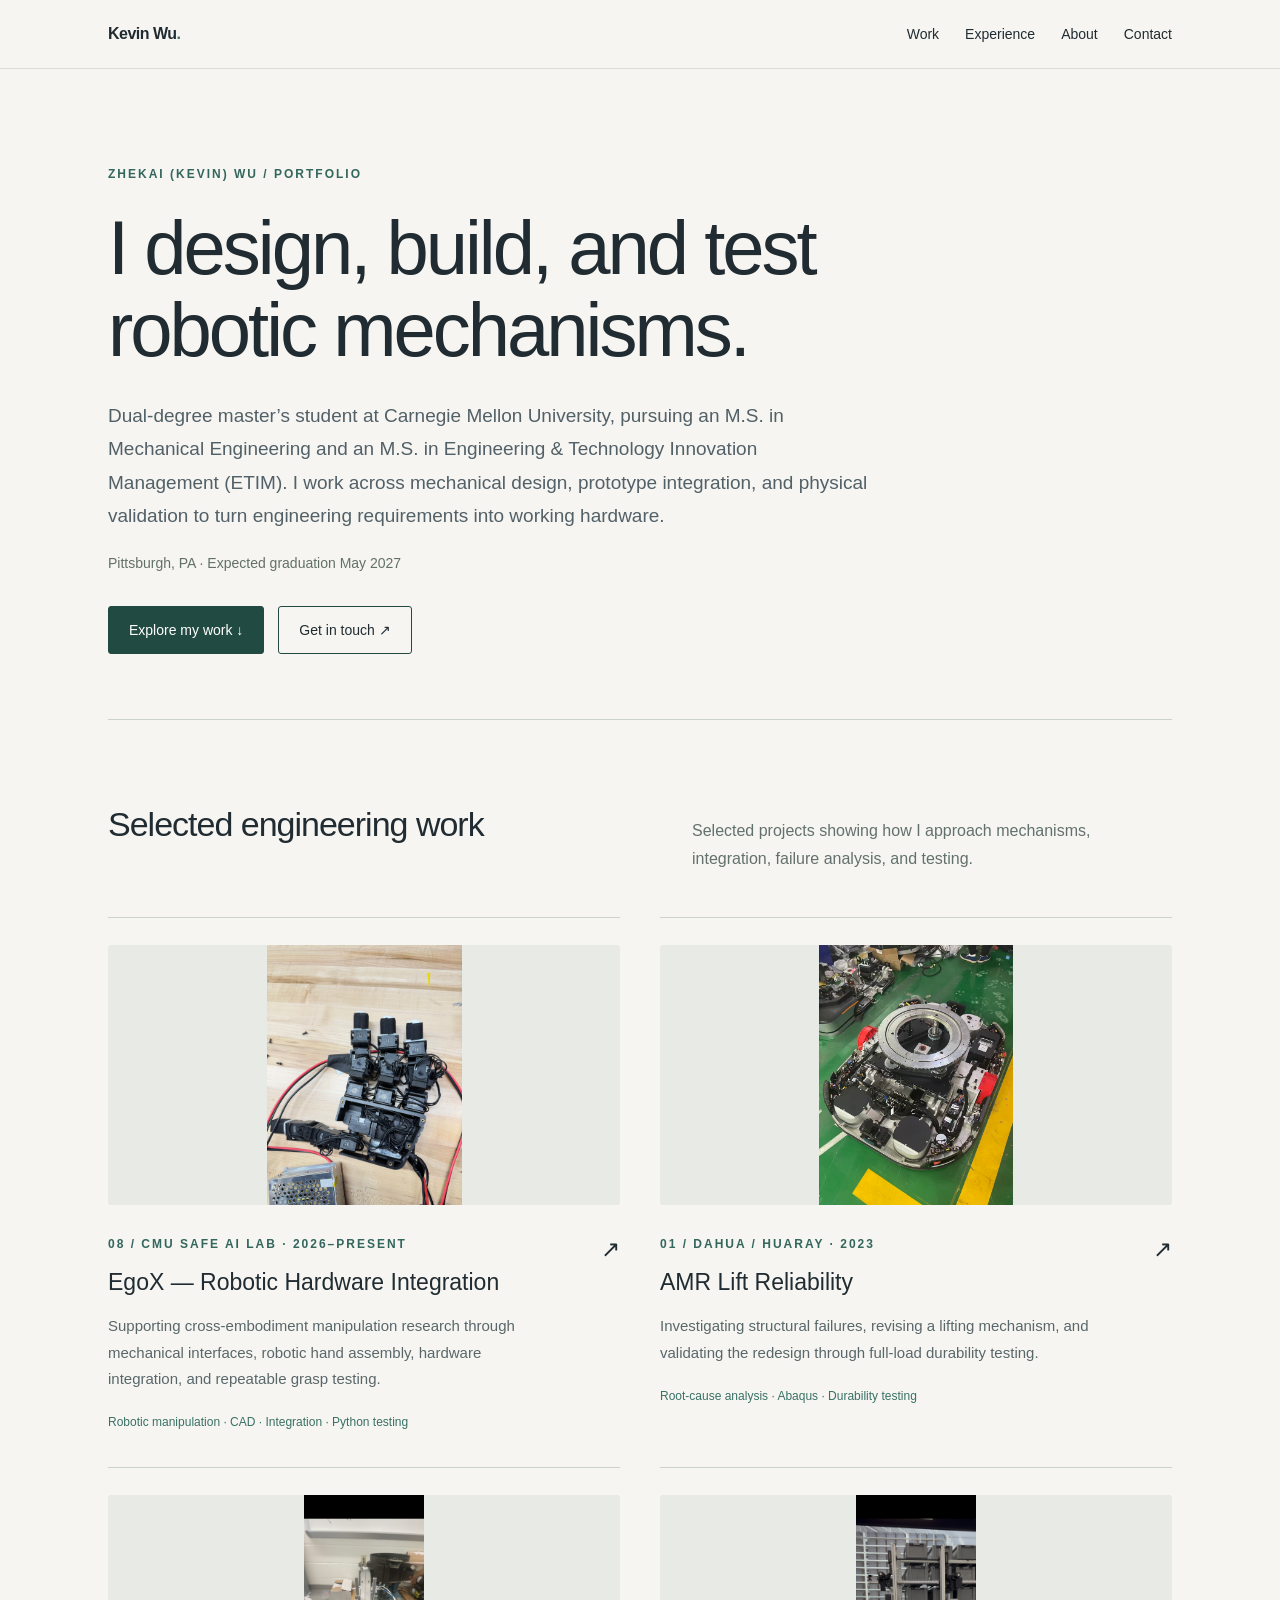
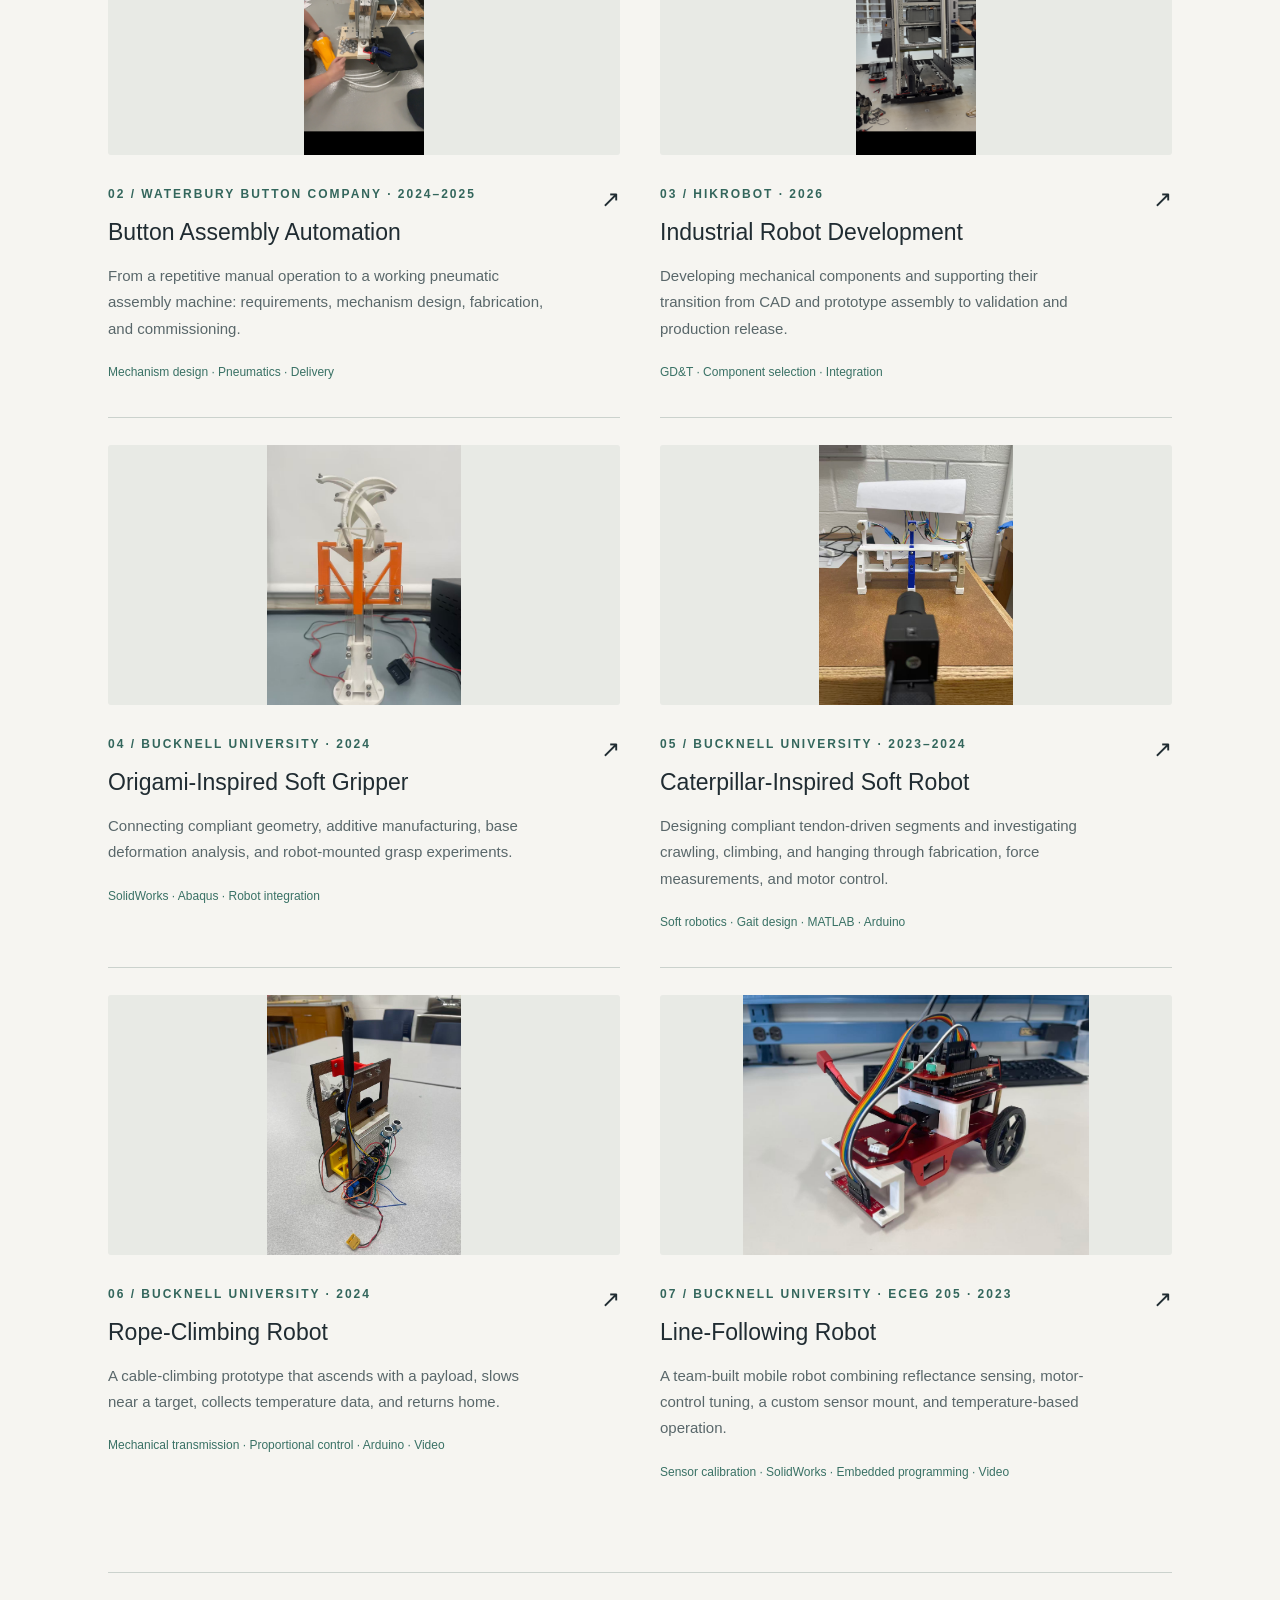
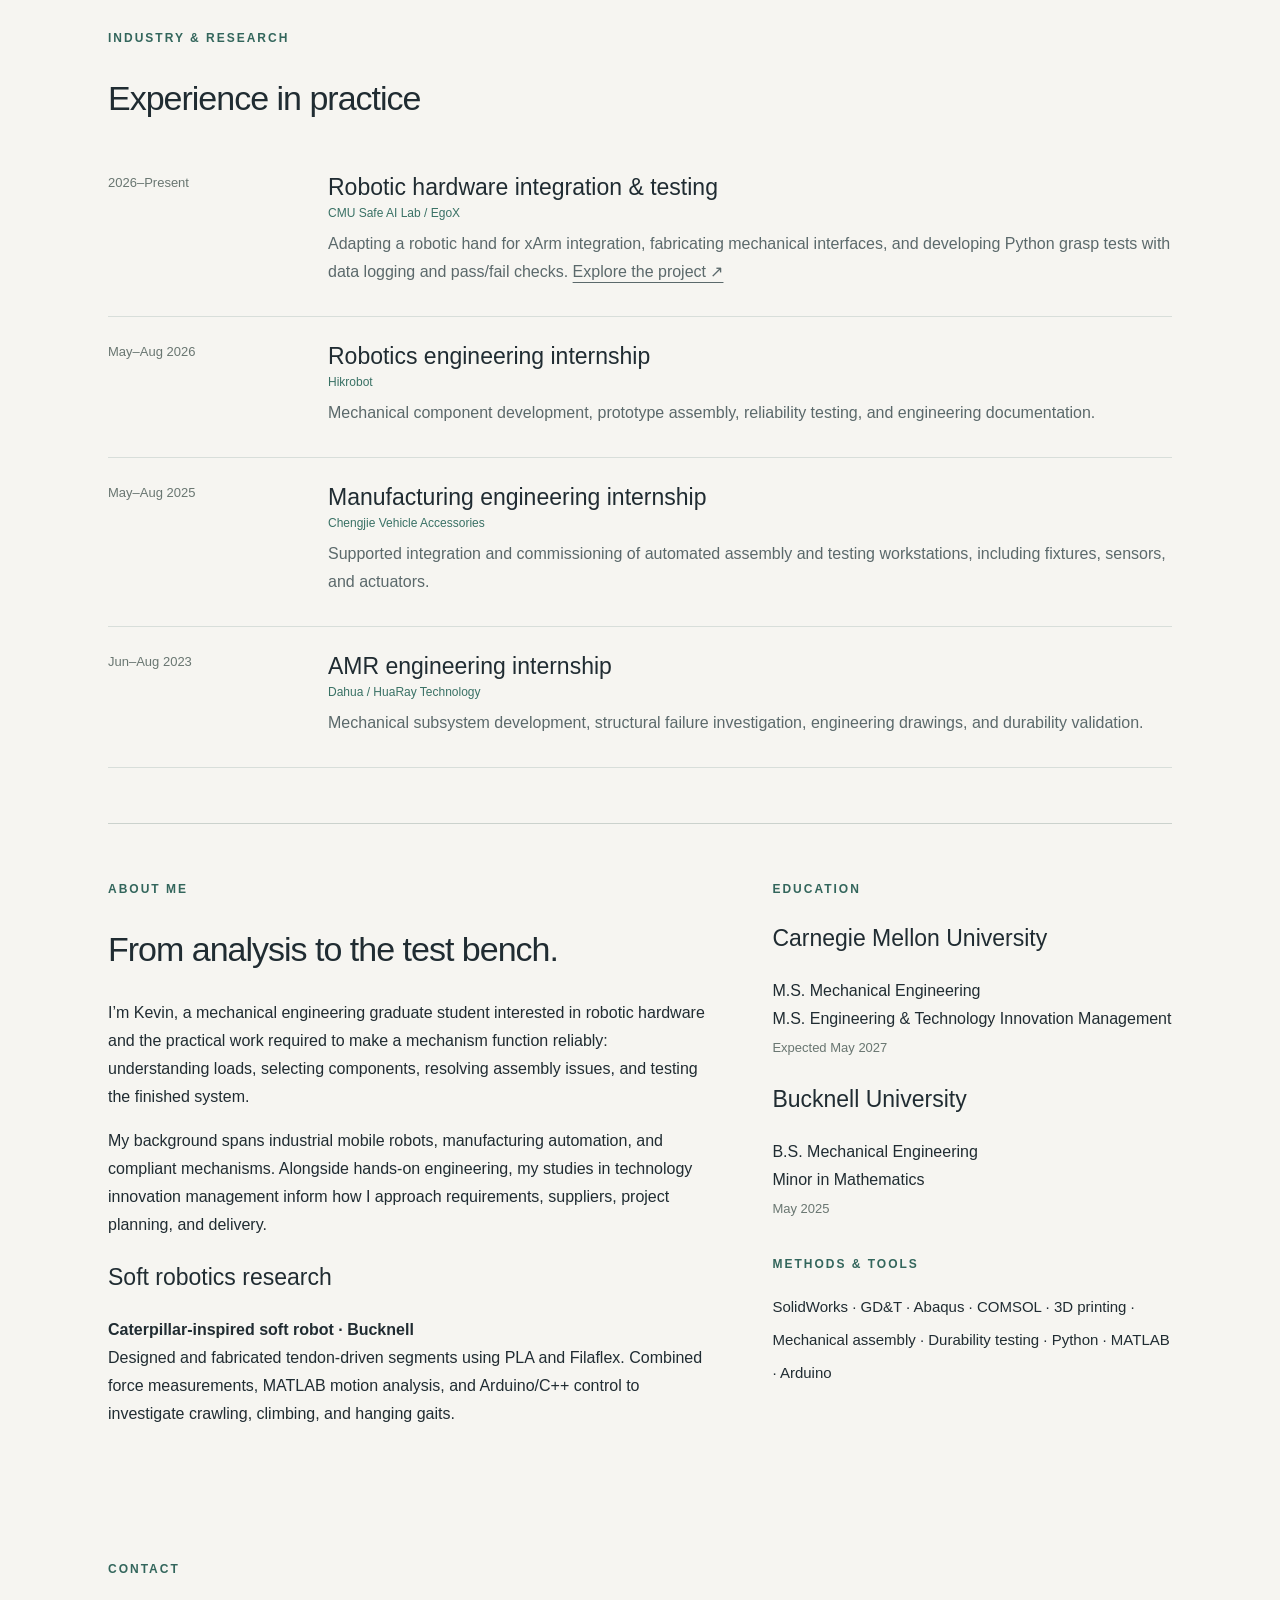
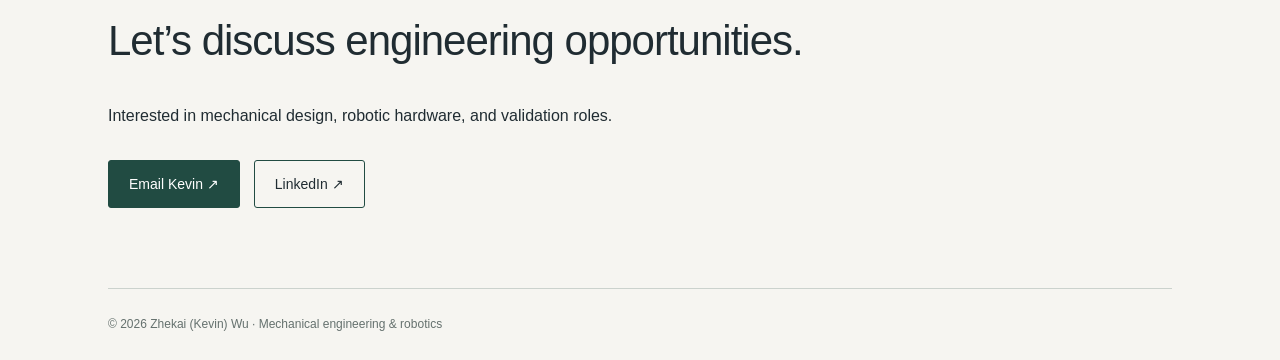
==== commit 0720554a: "Add EgoX project page and robotic hand and arm photographs" ====
--- a/index.html
+++ b/index.html
@@ -1 +1 @@
-<!doctype html><html lang="en"><head><meta charset="utf-8"><meta name="viewport" content="width=device-width,initial-scale=1"><title>Mechanical Design & Robotics | Kevin Wu</title><meta name="description" content="Kevin Wu — mechanical engineering, robotic hardware, prototype integration, and validation. Explore selected engineering projects."><link rel="stylesheet" href="style.css"></head><body><a class="skip" href="#main">Skip to content</a><header><nav aria-label="Main navigation"><a class="brand" href="index.html">Kevin Wu<span style="color:#397165">.</span></a><div class="links"><a href="index.html#work">Work</a><a href="index.html#experience">Experience</a><a href="index.html#about">About</a><a href="index.html#contact">Contact</a></div></nav></header><main id="main"><section class="hero"><div class="eyebrow">Zhekai (Kevin) Wu / Portfolio</div><h1>I design, build, and test robotic mechanisms.</h1><p class="intro">Dual-degree master’s student at Carnegie Mellon University, pursuing an M.S. in Mechanical Engineering and an M.S. in Engineering &amp; Technology Innovation Management (ETIM). I work across mechanical design, prototype integration, and physical validation to turn engineering requirements into working hardware.</p><p class="meta">Pittsburgh, PA · Expected graduation May 2027</p><div class="actions"><a class="button primary" href="#work">Explore my work ↓</a><a class="button" href="mailto:kevinwuzhekai@gmail.com">Get in touch ↗</a></div></section><section class="section" id="work"><div class="section-head"><h2>Selected engineering work</h2><p>Selected projects showing how I approach mechanisms, integration, failure analysis, and testing.</p></div><div class="projects"><a class="project" href="amr-lift.html"><img class="project-photo" src="dahua-underride.jpg" alt="Dahua underride robot" loading="lazy"><span class="label">01 / Dahua / HuaRay · 2023</span><span class="arrow" aria-hidden="true">↗</span><h3>AMR Lift Reliability</h3><p>Investigating structural failures, revising a lifting mechanism, and validating the redesign through full-load durability testing.</p><span class="tags">Root-cause analysis · Abaqus · Durability testing</span></a><a class="project" href="assembly.html"><img class="project-photo" src="assembly.jpg" alt="Pneumatic button assembly prototype" loading="lazy"><span class="label">02 / Waterbury Button Company · 2024–2025</span><span class="arrow" aria-hidden="true">↗</span><h3>Button Assembly Automation</h3><p>From a repetitive manual operation to a working pneumatic assembly machine: requirements, mechanism design, fabrication, and commissioning.</p><span class="tags">Mechanism design · Pneumatics · Delivery</span></a><a class="project" href="industrial-robot.html"><img class="project-photo" src="hikrobot.jpg" alt="Hikrobot warehouse robot and integration setup" loading="lazy"><span class="label">03 / Hikrobot · 2026</span><span class="arrow" aria-hidden="true">↗</span><h3>Industrial Robot Development</h3><p>Developing mechanical components and supporting their transition from CAD and prototype assembly to validation and production release.</p><span class="tags">GD&T · Component selection · Integration</span></a><a class="project" href="soft-gripper.html"><img class="project-photo" src="gripper.jpg" alt="Origami-inspired gripper prototype" loading="lazy"><span class="label">04 / Bucknell University · 2024</span><span class="arrow" aria-hidden="true">↗</span><h3>Origami-Inspired Soft Gripper</h3><p>Connecting compliant geometry, additive manufacturing, base deformation analysis, and robot-mounted grasp experiments.</p><span class="tags">SolidWorks · Abaqus · Robot integration</span></a><a class="project" href="caterpillar.html"><img class="project-photo" src="caterpillar.jpg" alt="Tendon-driven soft robotics experimental setup" loading="lazy"><span class="label">05 / BUCKNELL UNIVERSITY · 2023–2024</span><span class="arrow" aria-hidden="true">↗</span><h3>Caterpillar-Inspired Soft Robot</h3><p>Designing compliant tendon-driven segments and investigating crawling, climbing, and hanging through fabrication, force measurements, and motor control.</p><span class="tags">Soft robotics · Gait design · MATLAB · Arduino</span></a><a class="project" href="rope-climbing.html"><img class="project-photo" src="rope-climbing.jpg" alt="Rope-Climbing Robot prototype" loading="lazy"><span class="label">06 / Bucknell University · 2024</span><span class="arrow" aria-hidden="true">↗</span><h3>Rope-Climbing Robot</h3><p>A cable-climbing prototype that ascends with a payload, slows near a target, collects temperature data, and returns home.</p><span class="tags">Mechanical transmission · Proportional control · Arduino · Video</span></a><a class="project" href="line-following.html"><img class="project-photo" src="line-following.jpg" alt="Line-Following Robot prototype" loading="lazy"><span class="label">07 / Bucknell University · ECEG 205 · 2023</span><span class="arrow" aria-hidden="true">↗</span><h3>Line-Following Robot</h3><p>A team-built mobile robot combining reflectance sensing, motor-control tuning, a custom sensor mount, and temperature-based operation.</p><span class="tags">Sensor calibration · SolidWorks · Embedded programming · Video</span></a></div></section><section class="section" id="experience"><div class="label">Industry & research</div><h2>Experience in practice</h2><div class="experience"><span class="small">2026–Present</span><div><h3>Robotic hardware integration & testing</h3><div class="tags">CMU Safe AI Lab / EgoX</div><p>Adapting a robotic hand for xArm integration, fabricating mechanical interfaces, and developing Python grasp tests with data logging and pass/fail checks.</p></div></div><div class="experience"><span class="small">May–Aug 2026</span><div><h3>Robotics engineering internship</h3><div class="tags">Hikrobot</div><p>Mechanical component development, prototype assembly, reliability testing, and engineering documentation.</p></div></div><div class="experience"><span class="small">May–Aug 2025</span><div><h3>Manufacturing engineering internship</h3><div class="tags">Chengjie Vehicle Accessories</div><p>Supported integration and commissioning of automated assembly and testing workstations, including fixtures, sensors, and actuators.</p></div></div><div class="experience"><span class="small">Jun–Aug 2023</span><div><h3>AMR engineering internship</h3><div class="tags">Dahua / HuaRay Technology</div><p>Mechanical subsystem development, structural failure investigation, engineering drawings, and durability validation.</p></div></div></section><section class="section" id="about"><div class="about-grid"><div><div class="label">About me</div><h2>From analysis to the test bench.</h2><p>I’m Kevin, a mechanical engineering graduate student interested in robotic hardware and the practical work required to make a mechanism function reliably: understanding loads, selecting components, resolving assembly issues, and testing the finished system.</p><p>My background spans industrial mobile robots, manufacturing automation, and compliant mechanisms. Alongside hands-on engineering, my studies in technology innovation management inform how I approach requirements, suppliers, project planning, and delivery.</p><h3>Soft robotics research</h3><p><strong>Caterpillar-inspired soft robot · Bucknell</strong><br>Designed and fabricated tendon-driven segments using PLA and Filaflex. Combined force measurements, MATLAB motion analysis, and Arduino/C++ control to investigate crawling, climbing, and hanging gaits.</p></div><div><div class="label">Education</div><h3>Carnegie Mellon University</h3><p>M.S. Mechanical Engineering<br>M.S. Engineering & Technology Innovation Management<br><span class="small">Expected May 2027</span></p><h3>Bucknell University</h3><p>B.S. Mechanical Engineering<br>Minor in Mathematics<br><span class="small">May 2025</span></p><div class="label" style="margin-top:32px">Methods & tools</div><p class="tools">SolidWorks · GD&T · Abaqus · COMSOL · 3D printing · Mechanical assembly · Durability testing · Python · MATLAB · Arduino</p></div></div></section><section class="contact" id="contact"><div class="label">Contact</div><h2>Let’s discuss engineering opportunities.</h2><p>Interested in mechanical design, robotic hardware, and validation roles.</p><div class="actions"><a class="button primary" href="mailto:kevinwuzhekai@gmail.com">Email Kevin ↗</a><a class="button" href="https://www.linkedin.com/in/z-kevin-wu-57a373220" target="_blank" rel="noopener noreferrer">LinkedIn ↗</a></div></section><footer>© 2026 Zhekai (Kevin) Wu · Mechanical engineering & robotics</footer></main></body></html>+<!doctype html><html lang="en"><head><meta charset="utf-8"><meta name="viewport" content="width=device-width,initial-scale=1"><title>Mechanical Design & Robotics | Kevin Wu</title><meta name="description" content="Kevin Wu — mechanical engineering, robotic hardware, prototype integration, and validation. Explore selected engineering projects."><link rel="stylesheet" href="style.css"></head><body><a class="skip" href="#main">Skip to content</a><header><nav aria-label="Main navigation"><a class="brand" href="index.html">Kevin Wu<span style="color:#397165">.</span></a><div class="links"><a href="index.html#work">Work</a><a href="index.html#experience">Experience</a><a href="index.html#about">About</a><a href="index.html#contact">Contact</a></div></nav></header><main id="main"><section class="hero"><div class="eyebrow">Zhekai (Kevin) Wu / Portfolio</div><h1>I design, build, and test robotic mechanisms.</h1><p class="intro">Dual-degree master’s student at Carnegie Mellon University, pursuing an M.S. in Mechanical Engineering and an M.S. in Engineering &amp; Technology Innovation Management (ETIM). I work across mechanical design, prototype integration, and physical validation to turn engineering requirements into working hardware.</p><p class="meta">Pittsburgh, PA · Expected graduation May 2027</p><div class="actions"><a class="button primary" href="#work">Explore my work ↓</a><a class="button" href="mailto:kevinwuzhekai@gmail.com">Get in touch ↗</a></div></section><section class="section" id="work"><div class="section-head"><h2>Selected engineering work</h2><p>Selected projects showing how I approach mechanisms, integration, failure analysis, and testing.</p></div><div class="projects"><a class="project" href="egox.html"><img class="project-photo" src="egox-hand.jpg" alt="EgoX robotic hand hardware on the workbench" loading="lazy"><span class="label">08 / CMU SAFE AI LAB · 2026–PRESENT</span><span class="arrow" aria-hidden="true">↗</span><h3>EgoX — Robotic Hardware Integration</h3><p>Supporting cross-embodiment manipulation research through mechanical interfaces, robotic hand assembly, hardware integration, and repeatable grasp testing.</p><span class="tags">Robotic manipulation · CAD · Integration · Python testing</span></a><a class="project" href="amr-lift.html"><img class="project-photo" src="dahua-underride.jpg" alt="Dahua underride robot" loading="lazy"><span class="label">01 / Dahua / HuaRay · 2023</span><span class="arrow" aria-hidden="true">↗</span><h3>AMR Lift Reliability</h3><p>Investigating structural failures, revising a lifting mechanism, and validating the redesign through full-load durability testing.</p><span class="tags">Root-cause analysis · Abaqus · Durability testing</span></a><a class="project" href="assembly.html"><img class="project-photo" src="assembly.jpg" alt="Pneumatic button assembly prototype" loading="lazy"><span class="label">02 / Waterbury Button Company · 2024–2025</span><span class="arrow" aria-hidden="true">↗</span><h3>Button Assembly Automation</h3><p>From a repetitive manual operation to a working pneumatic assembly machine: requirements, mechanism design, fabrication, and commissioning.</p><span class="tags">Mechanism design · Pneumatics · Delivery</span></a><a class="project" href="industrial-robot.html"><img class="project-photo" src="hikrobot.jpg" alt="Hikrobot warehouse robot and integration setup" loading="lazy"><span class="label">03 / Hikrobot · 2026</span><span class="arrow" aria-hidden="true">↗</span><h3>Industrial Robot Development</h3><p>Developing mechanical components and supporting their transition from CAD and prototype assembly to validation and production release.</p><span class="tags">GD&T · Component selection · Integration</span></a><a class="project" href="soft-gripper.html"><img class="project-photo" src="gripper.jpg" alt="Origami-inspired gripper prototype" loading="lazy"><span class="label">04 / Bucknell University · 2024</span><span class="arrow" aria-hidden="true">↗</span><h3>Origami-Inspired Soft Gripper</h3><p>Connecting compliant geometry, additive manufacturing, base deformation analysis, and robot-mounted grasp experiments.</p><span class="tags">SolidWorks · Abaqus · Robot integration</span></a><a class="project" href="caterpillar.html"><img class="project-photo" src="caterpillar.jpg" alt="Tendon-driven soft robotics experimental setup" loading="lazy"><span class="label">05 / BUCKNELL UNIVERSITY · 2023–2024</span><span class="arrow" aria-hidden="true">↗</span><h3>Caterpillar-Inspired Soft Robot</h3><p>Designing compliant tendon-driven segments and investigating crawling, climbing, and hanging through fabrication, force measurements, and motor control.</p><span class="tags">Soft robotics · Gait design · MATLAB · Arduino</span></a><a class="project" href="rope-climbing.html"><img class="project-photo" src="rope-climbing.jpg" alt="Rope-Climbing Robot prototype" loading="lazy"><span class="label">06 / Bucknell University · 2024</span><span class="arrow" aria-hidden="true">↗</span><h3>Rope-Climbing Robot</h3><p>A cable-climbing prototype that ascends with a payload, slows near a target, collects temperature data, and returns home.</p><span class="tags">Mechanical transmission · Proportional control · Arduino · Video</span></a><a class="project" href="line-following.html"><img class="project-photo" src="line-following.jpg" alt="Line-Following Robot prototype" loading="lazy"><span class="label">07 / Bucknell University · ECEG 205 · 2023</span><span class="arrow" aria-hidden="true">↗</span><h3>Line-Following Robot</h3><p>A team-built mobile robot combining reflectance sensing, motor-control tuning, a custom sensor mount, and temperature-based operation.</p><span class="tags">Sensor calibration · SolidWorks · Embedded programming · Video</span></a></div></section><section class="section" id="experience"><div class="label">Industry & research</div><h2>Experience in practice</h2><div class="experience"><span class="small">2026–Present</span><div><h3>Robotic hardware integration & testing</h3><div class="tags">CMU Safe AI Lab / EgoX</div><p>Adapting a robotic hand for xArm integration, fabricating mechanical interfaces, and developing Python grasp tests with data logging and pass/fail checks. <a href="egox.html">Explore the project ↗</a></p></div></div><div class="experience"><span class="small">May–Aug 2026</span><div><h3>Robotics engineering internship</h3><div class="tags">Hikrobot</div><p>Mechanical component development, prototype assembly, reliability testing, and engineering documentation.</p></div></div><div class="experience"><span class="small">May–Aug 2025</span><div><h3>Manufacturing engineering internship</h3><div class="tags">Chengjie Vehicle Accessories</div><p>Supported integration and commissioning of automated assembly and testing workstations, including fixtures, sensors, and actuators.</p></div></div><div class="experience"><span class="small">Jun–Aug 2023</span><div><h3>AMR engineering internship</h3><div class="tags">Dahua / HuaRay Technology</div><p>Mechanical subsystem development, structural failure investigation, engineering drawings, and durability validation.</p></div></div></section><section class="section" id="about"><div class="about-grid"><div><div class="label">About me</div><h2>From analysis to the test bench.</h2><p>I’m Kevin, a mechanical engineering graduate student interested in robotic hardware and the practical work required to make a mechanism function reliably: understanding loads, selecting components, resolving assembly issues, and testing the finished system.</p><p>My background spans industrial mobile robots, manufacturing automation, and compliant mechanisms. Alongside hands-on engineering, my studies in technology innovation management inform how I approach requirements, suppliers, project planning, and delivery.</p><h3>Soft robotics research</h3><p><strong>Caterpillar-inspired soft robot · Bucknell</strong><br>Designed and fabricated tendon-driven segments using PLA and Filaflex. Combined force measurements, MATLAB motion analysis, and Arduino/C++ control to investigate crawling, climbing, and hanging gaits.</p></div><div><div class="label">Education</div><h3>Carnegie Mellon University</h3><p>M.S. Mechanical Engineering<br>M.S. Engineering & Technology Innovation Management<br><span class="small">Expected May 2027</span></p><h3>Bucknell University</h3><p>B.S. Mechanical Engineering<br>Minor in Mathematics<br><span class="small">May 2025</span></p><div class="label" style="margin-top:32px">Methods & tools</div><p class="tools">SolidWorks · GD&T · Abaqus · COMSOL · 3D printing · Mechanical assembly · Durability testing · Python · MATLAB · Arduino</p></div></div></section><section class="contact" id="contact"><div class="label">Contact</div><h2>Let’s discuss engineering opportunities.</h2><p>Interested in mechanical design, robotic hardware, and validation roles.</p><div class="actions"><a class="button primary" href="mailto:kevinwuzhekai@gmail.com">Email Kevin ↗</a><a class="button" href="https://www.linkedin.com/in/z-kevin-wu-57a373220" target="_blank" rel="noopener noreferrer">LinkedIn ↗</a></div></section><footer>© 2026 Zhekai (Kevin) Wu · Mechanical engineering & robotics</footer></main></body></html>
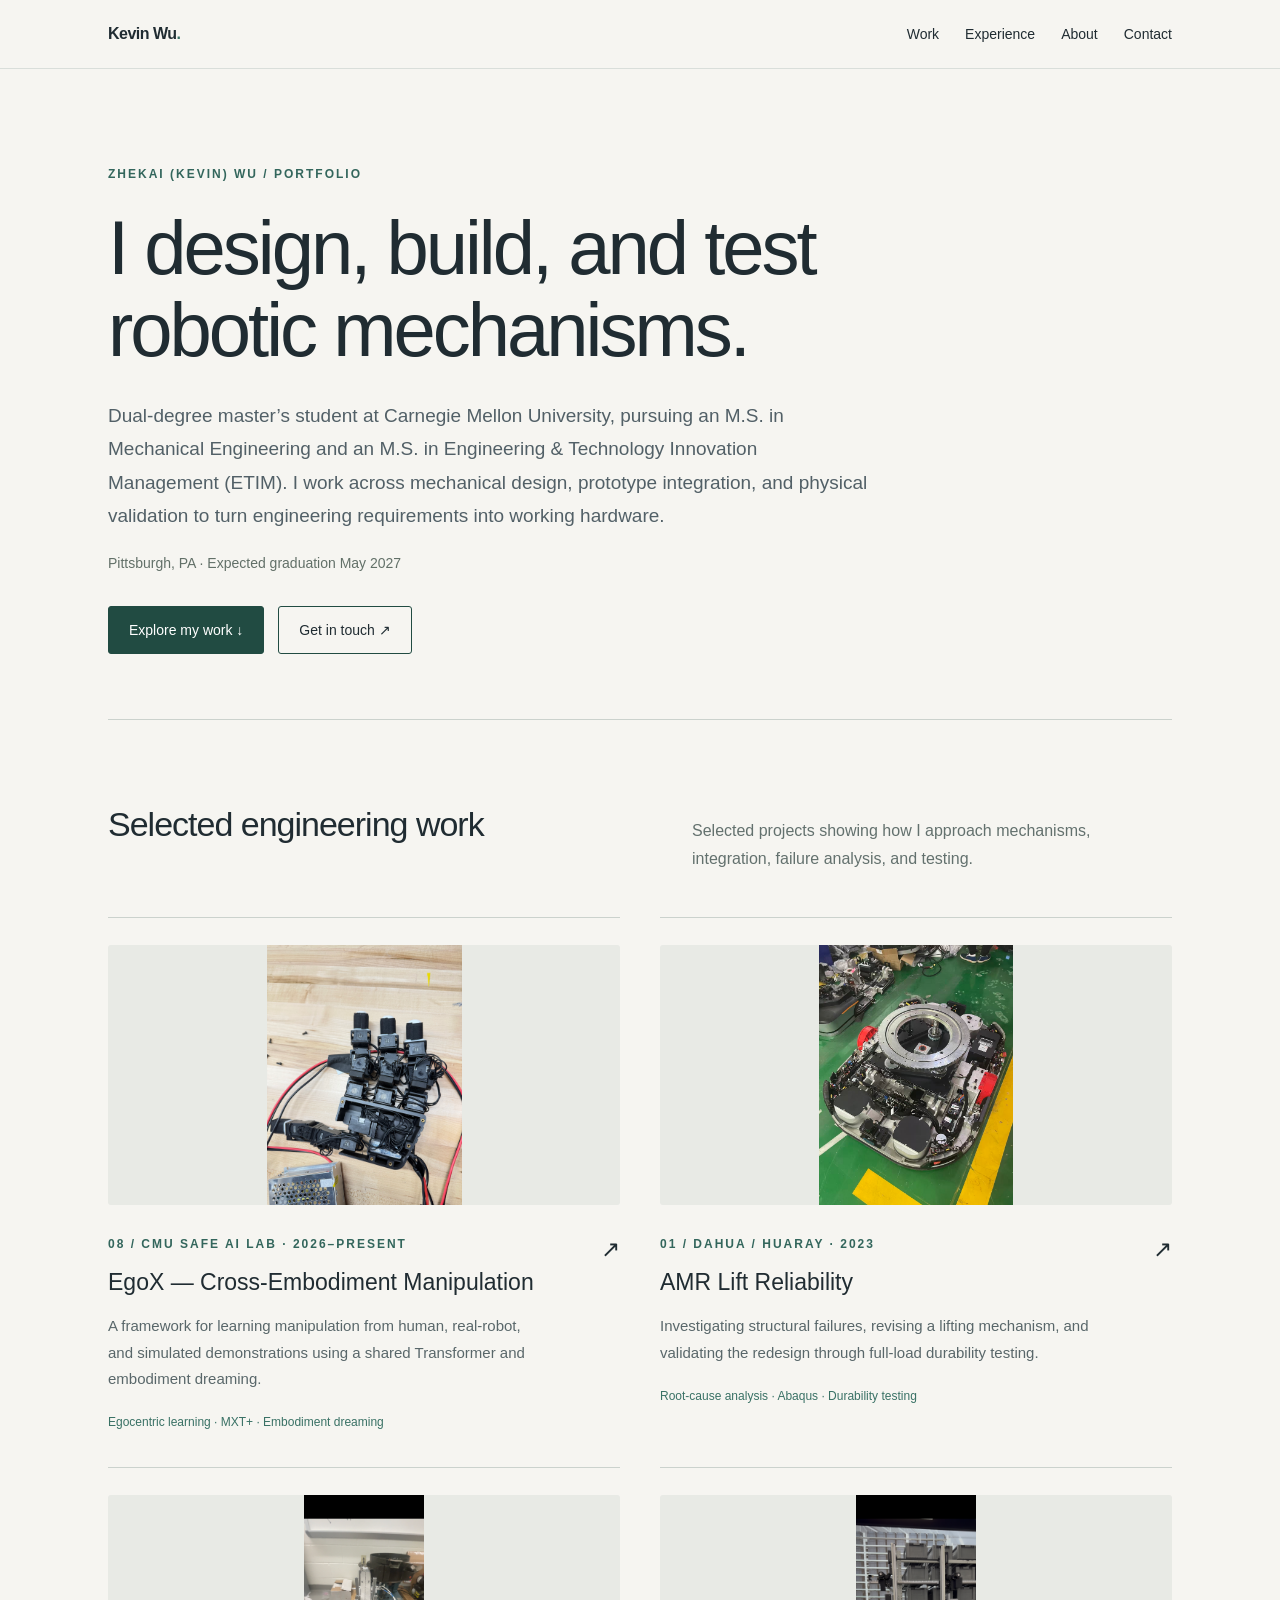
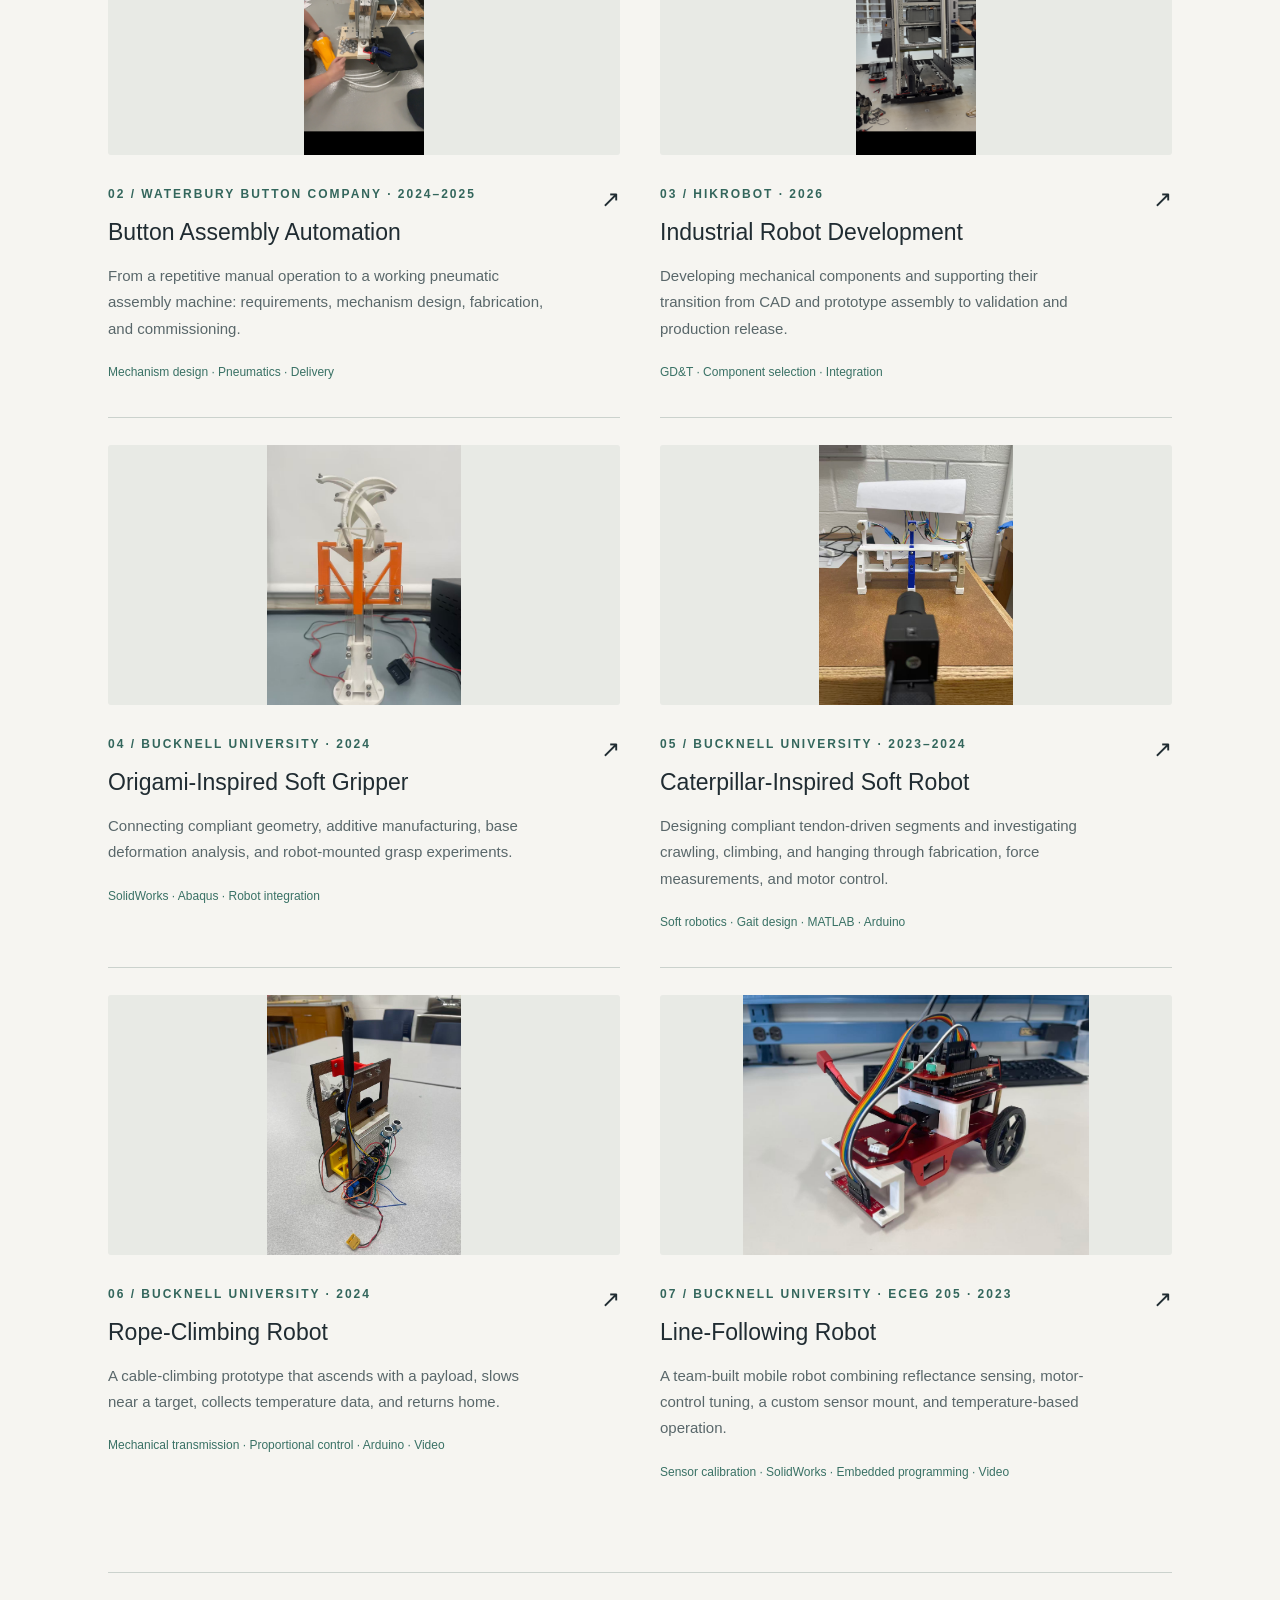
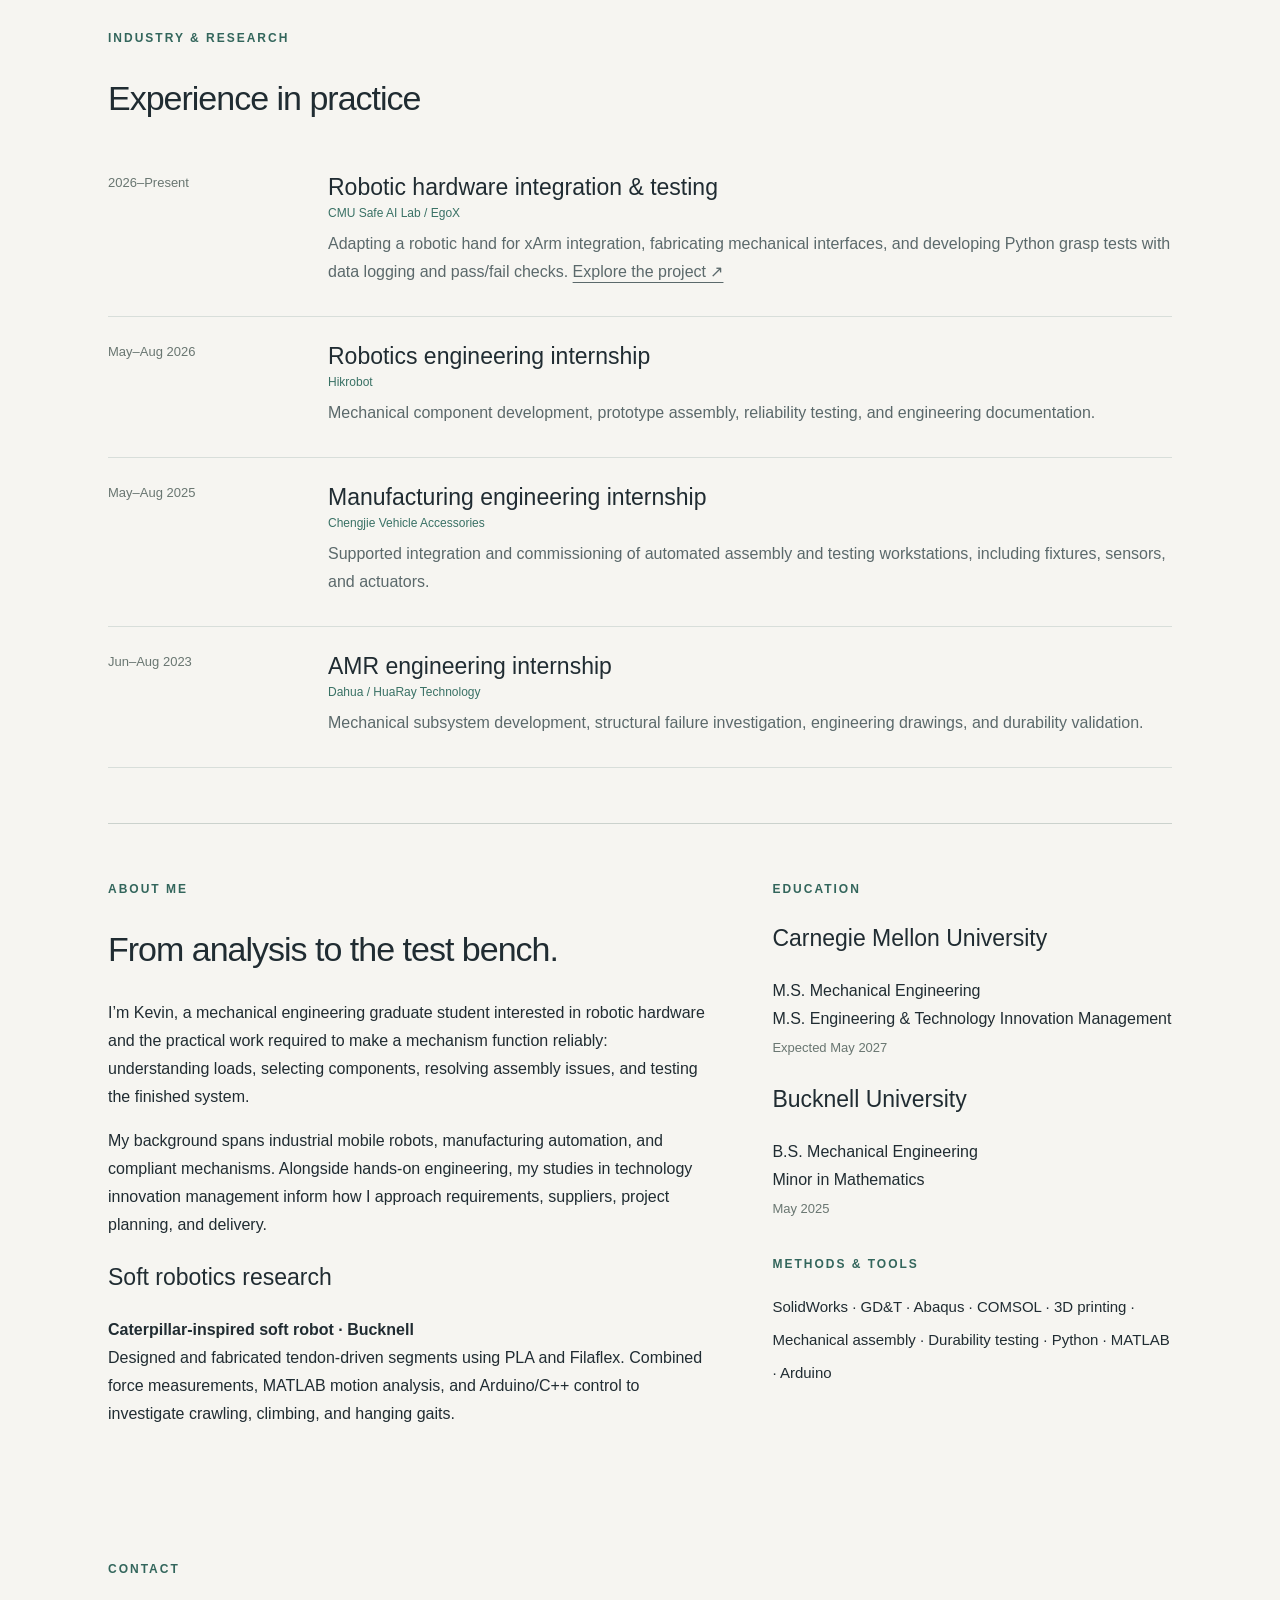
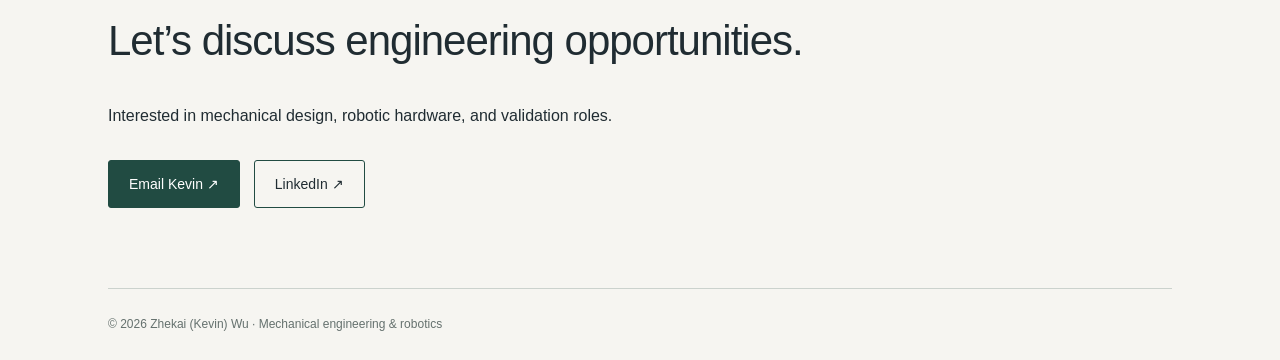
==== commit 6db8723f: "Reframe EgoX as a research overview based on the project manuscript" ====
--- a/index.html
+++ b/index.html
@@ -1 +1 @@
-<!doctype html><html lang="en"><head><meta charset="utf-8"><meta name="viewport" content="width=device-width,initial-scale=1"><title>Mechanical Design & Robotics | Kevin Wu</title><meta name="description" content="Kevin Wu — mechanical engineering, robotic hardware, prototype integration, and validation. Explore selected engineering projects."><link rel="stylesheet" href="style.css"></head><body><a class="skip" href="#main">Skip to content</a><header><nav aria-label="Main navigation"><a class="brand" href="index.html">Kevin Wu<span style="color:#397165">.</span></a><div class="links"><a href="index.html#work">Work</a><a href="index.html#experience">Experience</a><a href="index.html#about">About</a><a href="index.html#contact">Contact</a></div></nav></header><main id="main"><section class="hero"><div class="eyebrow">Zhekai (Kevin) Wu / Portfolio</div><h1>I design, build, and test robotic mechanisms.</h1><p class="intro">Dual-degree master’s student at Carnegie Mellon University, pursuing an M.S. in Mechanical Engineering and an M.S. in Engineering &amp; Technology Innovation Management (ETIM). I work across mechanical design, prototype integration, and physical validation to turn engineering requirements into working hardware.</p><p class="meta">Pittsburgh, PA · Expected graduation May 2027</p><div class="actions"><a class="button primary" href="#work">Explore my work ↓</a><a class="button" href="mailto:kevinwuzhekai@gmail.com">Get in touch ↗</a></div></section><section class="section" id="work"><div class="section-head"><h2>Selected engineering work</h2><p>Selected projects showing how I approach mechanisms, integration, failure analysis, and testing.</p></div><div class="projects"><a class="project" href="egox.html"><img class="project-photo" src="egox-hand.jpg" alt="EgoX robotic hand hardware on the workbench" loading="lazy"><span class="label">08 / CMU SAFE AI LAB · 2026–PRESENT</span><span class="arrow" aria-hidden="true">↗</span><h3>EgoX — Robotic Hardware Integration</h3><p>Supporting cross-embodiment manipulation research through mechanical interfaces, robotic hand assembly, hardware integration, and repeatable grasp testing.</p><span class="tags">Robotic manipulation · CAD · Integration · Python testing</span></a><a class="project" href="amr-lift.html"><img class="project-photo" src="dahua-underride.jpg" alt="Dahua underride robot" loading="lazy"><span class="label">01 / Dahua / HuaRay · 2023</span><span class="arrow" aria-hidden="true">↗</span><h3>AMR Lift Reliability</h3><p>Investigating structural failures, revising a lifting mechanism, and validating the redesign through full-load durability testing.</p><span class="tags">Root-cause analysis · Abaqus · Durability testing</span></a><a class="project" href="assembly.html"><img class="project-photo" src="assembly.jpg" alt="Pneumatic button assembly prototype" loading="lazy"><span class="label">02 / Waterbury Button Company · 2024–2025</span><span class="arrow" aria-hidden="true">↗</span><h3>Button Assembly Automation</h3><p>From a repetitive manual operation to a working pneumatic assembly machine: requirements, mechanism design, fabrication, and commissioning.</p><span class="tags">Mechanism design · Pneumatics · Delivery</span></a><a class="project" href="industrial-robot.html"><img class="project-photo" src="hikrobot.jpg" alt="Hikrobot warehouse robot and integration setup" loading="lazy"><span class="label">03 / Hikrobot · 2026</span><span class="arrow" aria-hidden="true">↗</span><h3>Industrial Robot Development</h3><p>Developing mechanical components and supporting their transition from CAD and prototype assembly to validation and production release.</p><span class="tags">GD&T · Component selection · Integration</span></a><a class="project" href="soft-gripper.html"><img class="project-photo" src="gripper.jpg" alt="Origami-inspired gripper prototype" loading="lazy"><span class="label">04 / Bucknell University · 2024</span><span class="arrow" aria-hidden="true">↗</span><h3>Origami-Inspired Soft Gripper</h3><p>Connecting compliant geometry, additive manufacturing, base deformation analysis, and robot-mounted grasp experiments.</p><span class="tags">SolidWorks · Abaqus · Robot integration</span></a><a class="project" href="caterpillar.html"><img class="project-photo" src="caterpillar.jpg" alt="Tendon-driven soft robotics experimental setup" loading="lazy"><span class="label">05 / BUCKNELL UNIVERSITY · 2023–2024</span><span class="arrow" aria-hidden="true">↗</span><h3>Caterpillar-Inspired Soft Robot</h3><p>Designing compliant tendon-driven segments and investigating crawling, climbing, and hanging through fabrication, force measurements, and motor control.</p><span class="tags">Soft robotics · Gait design · MATLAB · Arduino</span></a><a class="project" href="rope-climbing.html"><img class="project-photo" src="rope-climbing.jpg" alt="Rope-Climbing Robot prototype" loading="lazy"><span class="label">06 / Bucknell University · 2024</span><span class="arrow" aria-hidden="true">↗</span><h3>Rope-Climbing Robot</h3><p>A cable-climbing prototype that ascends with a payload, slows near a target, collects temperature data, and returns home.</p><span class="tags">Mechanical transmission · Proportional control · Arduino · Video</span></a><a class="project" href="line-following.html"><img class="project-photo" src="line-following.jpg" alt="Line-Following Robot prototype" loading="lazy"><span class="label">07 / Bucknell University · ECEG 205 · 2023</span><span class="arrow" aria-hidden="true">↗</span><h3>Line-Following Robot</h3><p>A team-built mobile robot combining reflectance sensing, motor-control tuning, a custom sensor mount, and temperature-based operation.</p><span class="tags">Sensor calibration · SolidWorks · Embedded programming · Video</span></a></div></section><section class="section" id="experience"><div class="label">Industry & research</div><h2>Experience in practice</h2><div class="experience"><span class="small">2026–Present</span><div><h3>Robotic hardware integration & testing</h3><div class="tags">CMU Safe AI Lab / EgoX</div><p>Adapting a robotic hand for xArm integration, fabricating mechanical interfaces, and developing Python grasp tests with data logging and pass/fail checks. <a href="egox.html">Explore the project ↗</a></p></div></div><div class="experience"><span class="small">May–Aug 2026</span><div><h3>Robotics engineering internship</h3><div class="tags">Hikrobot</div><p>Mechanical component development, prototype assembly, reliability testing, and engineering documentation.</p></div></div><div class="experience"><span class="small">May–Aug 2025</span><div><h3>Manufacturing engineering internship</h3><div class="tags">Chengjie Vehicle Accessories</div><p>Supported integration and commissioning of automated assembly and testing workstations, including fixtures, sensors, and actuators.</p></div></div><div class="experience"><span class="small">Jun–Aug 2023</span><div><h3>AMR engineering internship</h3><div class="tags">Dahua / HuaRay Technology</div><p>Mechanical subsystem development, structural failure investigation, engineering drawings, and durability validation.</p></div></div></section><section class="section" id="about"><div class="about-grid"><div><div class="label">About me</div><h2>From analysis to the test bench.</h2><p>I’m Kevin, a mechanical engineering graduate student interested in robotic hardware and the practical work required to make a mechanism function reliably: understanding loads, selecting components, resolving assembly issues, and testing the finished system.</p><p>My background spans industrial mobile robots, manufacturing automation, and compliant mechanisms. Alongside hands-on engineering, my studies in technology innovation management inform how I approach requirements, suppliers, project planning, and delivery.</p><h3>Soft robotics research</h3><p><strong>Caterpillar-inspired soft robot · Bucknell</strong><br>Designed and fabricated tendon-driven segments using PLA and Filaflex. Combined force measurements, MATLAB motion analysis, and Arduino/C++ control to investigate crawling, climbing, and hanging gaits.</p></div><div><div class="label">Education</div><h3>Carnegie Mellon University</h3><p>M.S. Mechanical Engineering<br>M.S. Engineering & Technology Innovation Management<br><span class="small">Expected May 2027</span></p><h3>Bucknell University</h3><p>B.S. Mechanical Engineering<br>Minor in Mathematics<br><span class="small">May 2025</span></p><div class="label" style="margin-top:32px">Methods & tools</div><p class="tools">SolidWorks · GD&T · Abaqus · COMSOL · 3D printing · Mechanical assembly · Durability testing · Python · MATLAB · Arduino</p></div></div></section><section class="contact" id="contact"><div class="label">Contact</div><h2>Let’s discuss engineering opportunities.</h2><p>Interested in mechanical design, robotic hardware, and validation roles.</p><div class="actions"><a class="button primary" href="mailto:kevinwuzhekai@gmail.com">Email Kevin ↗</a><a class="button" href="https://www.linkedin.com/in/z-kevin-wu-57a373220" target="_blank" rel="noopener noreferrer">LinkedIn ↗</a></div></section><footer>© 2026 Zhekai (Kevin) Wu · Mechanical engineering & robotics</footer></main></body></html>+<!doctype html><html lang="en"><head><meta charset="utf-8"><meta name="viewport" content="width=device-width,initial-scale=1"><title>Mechanical Design & Robotics | Kevin Wu</title><meta name="description" content="Kevin Wu — mechanical engineering, robotic hardware, prototype integration, and validation. Explore selected engineering projects."><link rel="stylesheet" href="style.css"></head><body><a class="skip" href="#main">Skip to content</a><header><nav aria-label="Main navigation"><a class="brand" href="index.html">Kevin Wu<span style="color:#397165">.</span></a><div class="links"><a href="index.html#work">Work</a><a href="index.html#experience">Experience</a><a href="index.html#about">About</a><a href="index.html#contact">Contact</a></div></nav></header><main id="main"><section class="hero"><div class="eyebrow">Zhekai (Kevin) Wu / Portfolio</div><h1>I design, build, and test robotic mechanisms.</h1><p class="intro">Dual-degree master’s student at Carnegie Mellon University, pursuing an M.S. in Mechanical Engineering and an M.S. in Engineering &amp; Technology Innovation Management (ETIM). I work across mechanical design, prototype integration, and physical validation to turn engineering requirements into working hardware.</p><p class="meta">Pittsburgh, PA · Expected graduation May 2027</p><div class="actions"><a class="button primary" href="#work">Explore my work ↓</a><a class="button" href="mailto:kevinwuzhekai@gmail.com">Get in touch ↗</a></div></section><section class="section" id="work"><div class="section-head"><h2>Selected engineering work</h2><p>Selected projects showing how I approach mechanisms, integration, failure analysis, and testing.</p></div><div class="projects"><a class="project" href="egox.html"><img class="project-photo" src="egox-hand.jpg" alt="EgoX robotic hand hardware on the workbench" loading="lazy"><span class="label">08 / CMU SAFE AI LAB · 2026–PRESENT</span><span class="arrow" aria-hidden="true">↗</span><h3>EgoX — Cross-Embodiment Manipulation</h3><p>A framework for learning manipulation from human, real-robot, and simulated demonstrations using a shared Transformer and embodiment dreaming.</p><span class="tags">Egocentric learning · MXT+ · Embodiment dreaming</span></a><a class="project" href="amr-lift.html"><img class="project-photo" src="dahua-underride.jpg" alt="Dahua underride robot" loading="lazy"><span class="label">01 / Dahua / HuaRay · 2023</span><span class="arrow" aria-hidden="true">↗</span><h3>AMR Lift Reliability</h3><p>Investigating structural failures, revising a lifting mechanism, and validating the redesign through full-load durability testing.</p><span class="tags">Root-cause analysis · Abaqus · Durability testing</span></a><a class="project" href="assembly.html"><img class="project-photo" src="assembly.jpg" alt="Pneumatic button assembly prototype" loading="lazy"><span class="label">02 / Waterbury Button Company · 2024–2025</span><span class="arrow" aria-hidden="true">↗</span><h3>Button Assembly Automation</h3><p>From a repetitive manual operation to a working pneumatic assembly machine: requirements, mechanism design, fabrication, and commissioning.</p><span class="tags">Mechanism design · Pneumatics · Delivery</span></a><a class="project" href="industrial-robot.html"><img class="project-photo" src="hikrobot.jpg" alt="Hikrobot warehouse robot and integration setup" loading="lazy"><span class="label">03 / Hikrobot · 2026</span><span class="arrow" aria-hidden="true">↗</span><h3>Industrial Robot Development</h3><p>Developing mechanical components and supporting their transition from CAD and prototype assembly to validation and production release.</p><span class="tags">GD&T · Component selection · Integration</span></a><a class="project" href="soft-gripper.html"><img class="project-photo" src="gripper.jpg" alt="Origami-inspired gripper prototype" loading="lazy"><span class="label">04 / Bucknell University · 2024</span><span class="arrow" aria-hidden="true">↗</span><h3>Origami-Inspired Soft Gripper</h3><p>Connecting compliant geometry, additive manufacturing, base deformation analysis, and robot-mounted grasp experiments.</p><span class="tags">SolidWorks · Abaqus · Robot integration</span></a><a class="project" href="caterpillar.html"><img class="project-photo" src="caterpillar.jpg" alt="Tendon-driven soft robotics experimental setup" loading="lazy"><span class="label">05 / BUCKNELL UNIVERSITY · 2023–2024</span><span class="arrow" aria-hidden="true">↗</span><h3>Caterpillar-Inspired Soft Robot</h3><p>Designing compliant tendon-driven segments and investigating crawling, climbing, and hanging through fabrication, force measurements, and motor control.</p><span class="tags">Soft robotics · Gait design · MATLAB · Arduino</span></a><a class="project" href="rope-climbing.html"><img class="project-photo" src="rope-climbing.jpg" alt="Rope-Climbing Robot prototype" loading="lazy"><span class="label">06 / Bucknell University · 2024</span><span class="arrow" aria-hidden="true">↗</span><h3>Rope-Climbing Robot</h3><p>A cable-climbing prototype that ascends with a payload, slows near a target, collects temperature data, and returns home.</p><span class="tags">Mechanical transmission · Proportional control · Arduino · Video</span></a><a class="project" href="line-following.html"><img class="project-photo" src="line-following.jpg" alt="Line-Following Robot prototype" loading="lazy"><span class="label">07 / Bucknell University · ECEG 205 · 2023</span><span class="arrow" aria-hidden="true">↗</span><h3>Line-Following Robot</h3><p>A team-built mobile robot combining reflectance sensing, motor-control tuning, a custom sensor mount, and temperature-based operation.</p><span class="tags">Sensor calibration · SolidWorks · Embedded programming · Video</span></a></div></section><section class="section" id="experience"><div class="label">Industry & research</div><h2>Experience in practice</h2><div class="experience"><span class="small">2026–Present</span><div><h3>Robotic hardware integration & testing</h3><div class="tags">CMU Safe AI Lab / EgoX</div><p>Adapting a robotic hand for xArm integration, fabricating mechanical interfaces, and developing Python grasp tests with data logging and pass/fail checks. <a href="egox.html">Explore the project ↗</a></p></div></div><div class="experience"><span class="small">May–Aug 2026</span><div><h3>Robotics engineering internship</h3><div class="tags">Hikrobot</div><p>Mechanical component development, prototype assembly, reliability testing, and engineering documentation.</p></div></div><div class="experience"><span class="small">May–Aug 2025</span><div><h3>Manufacturing engineering internship</h3><div class="tags">Chengjie Vehicle Accessories</div><p>Supported integration and commissioning of automated assembly and testing workstations, including fixtures, sensors, and actuators.</p></div></div><div class="experience"><span class="small">Jun–Aug 2023</span><div><h3>AMR engineering internship</h3><div class="tags">Dahua / HuaRay Technology</div><p>Mechanical subsystem development, structural failure investigation, engineering drawings, and durability validation.</p></div></div></section><section class="section" id="about"><div class="about-grid"><div><div class="label">About me</div><h2>From analysis to the test bench.</h2><p>I’m Kevin, a mechanical engineering graduate student interested in robotic hardware and the practical work required to make a mechanism function reliably: understanding loads, selecting components, resolving assembly issues, and testing the finished system.</p><p>My background spans industrial mobile robots, manufacturing automation, and compliant mechanisms. Alongside hands-on engineering, my studies in technology innovation management inform how I approach requirements, suppliers, project planning, and delivery.</p><h3>Soft robotics research</h3><p><strong>Caterpillar-inspired soft robot · Bucknell</strong><br>Designed and fabricated tendon-driven segments using PLA and Filaflex. Combined force measurements, MATLAB motion analysis, and Arduino/C++ control to investigate crawling, climbing, and hanging gaits.</p></div><div><div class="label">Education</div><h3>Carnegie Mellon University</h3><p>M.S. Mechanical Engineering<br>M.S. Engineering & Technology Innovation Management<br><span class="small">Expected May 2027</span></p><h3>Bucknell University</h3><p>B.S. Mechanical Engineering<br>Minor in Mathematics<br><span class="small">May 2025</span></p><div class="label" style="margin-top:32px">Methods & tools</div><p class="tools">SolidWorks · GD&T · Abaqus · COMSOL · 3D printing · Mechanical assembly · Durability testing · Python · MATLAB · Arduino</p></div></div></section><section class="contact" id="contact"><div class="label">Contact</div><h2>Let’s discuss engineering opportunities.</h2><p>Interested in mechanical design, robotic hardware, and validation roles.</p><div class="actions"><a class="button primary" href="mailto:kevinwuzhekai@gmail.com">Email Kevin ↗</a><a class="button" href="https://www.linkedin.com/in/z-kevin-wu-57a373220" target="_blank" rel="noopener noreferrer">LinkedIn ↗</a></div></section><footer>© 2026 Zhekai (Kevin) Wu · Mechanical engineering & robotics</footer></main></body></html>
